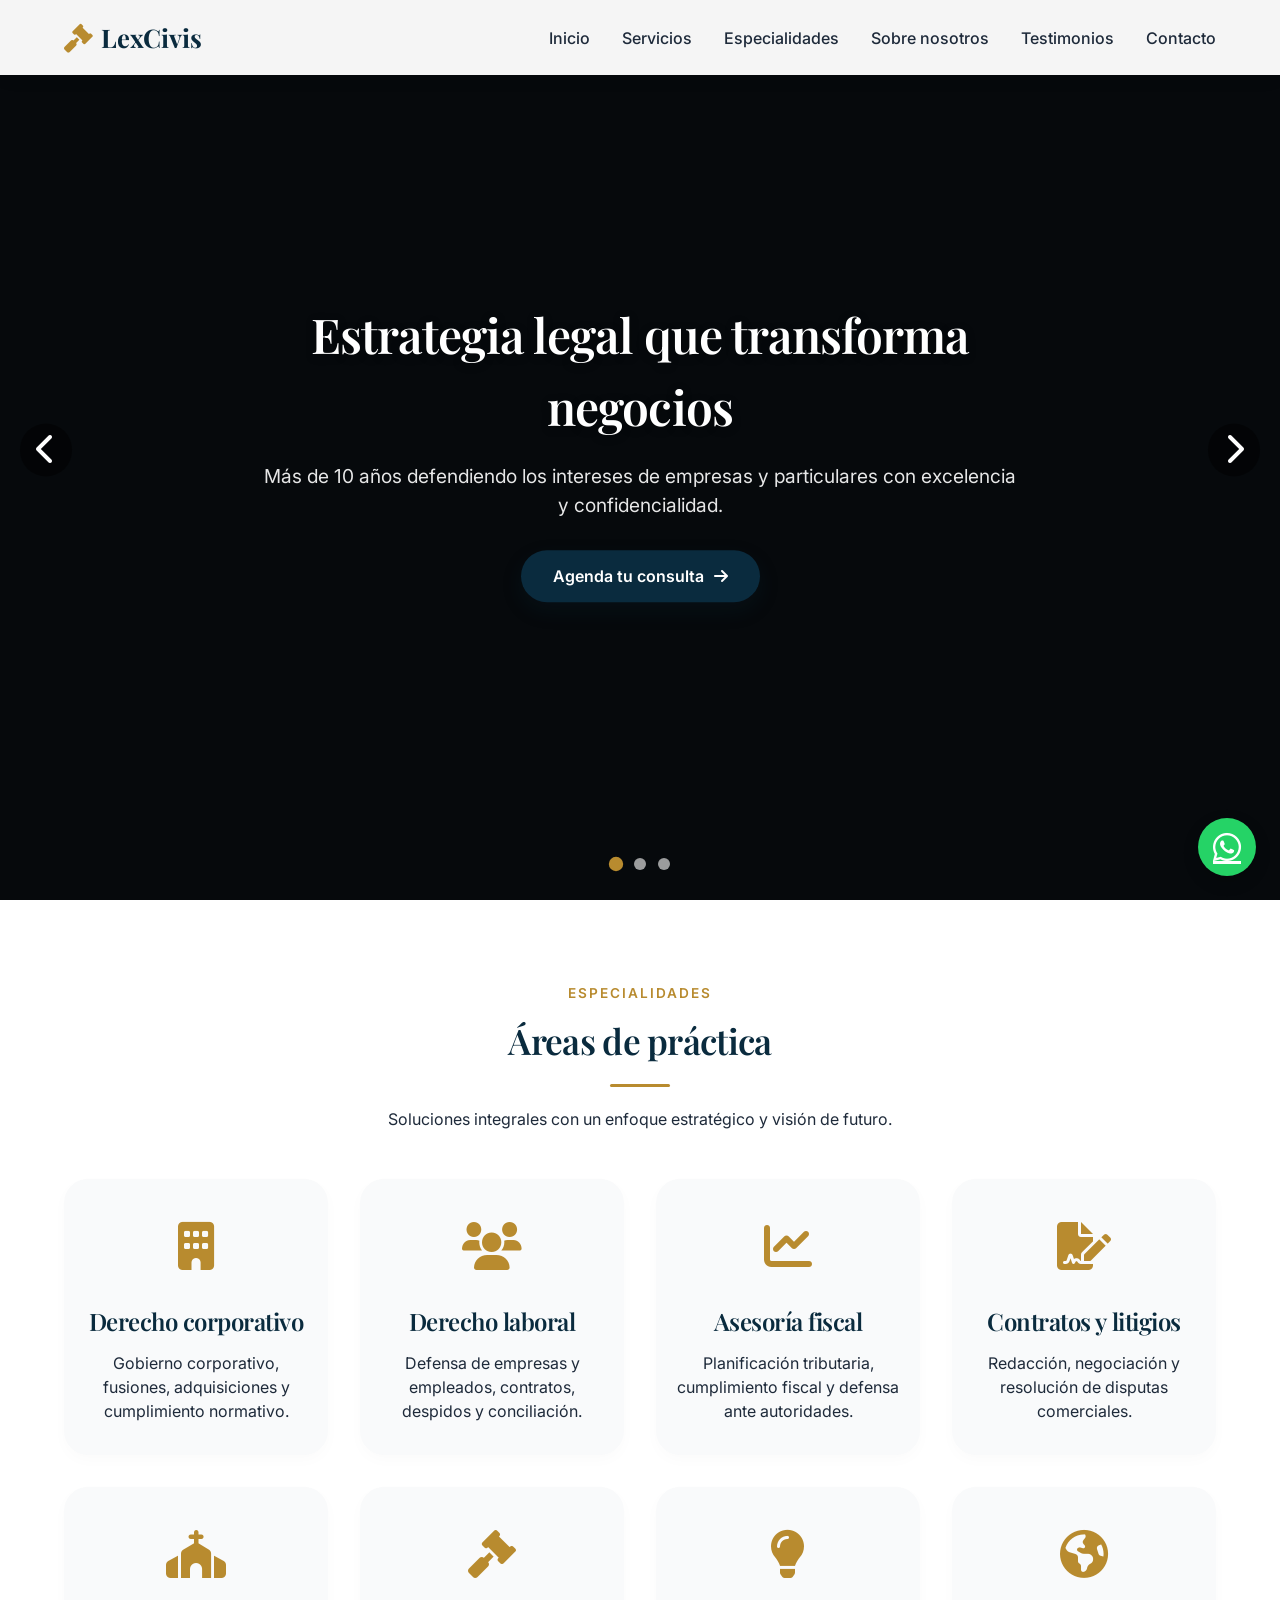
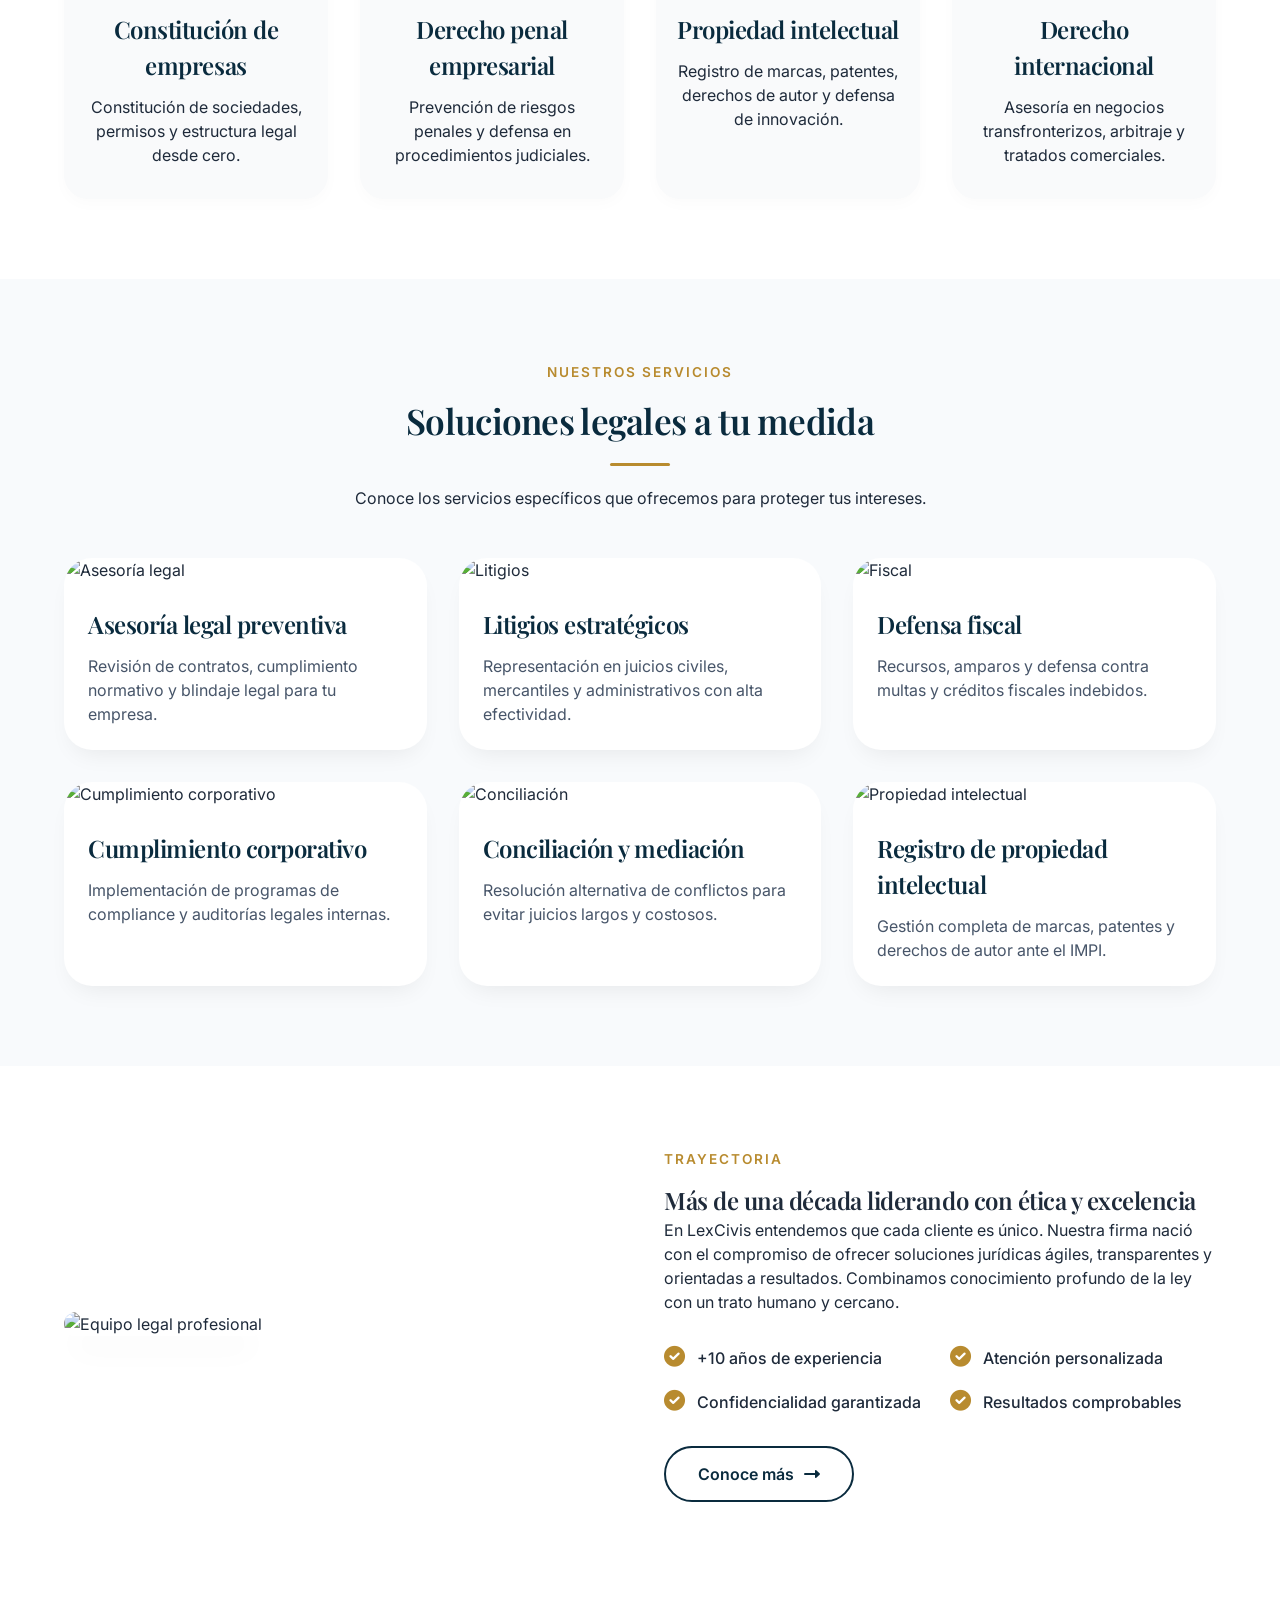
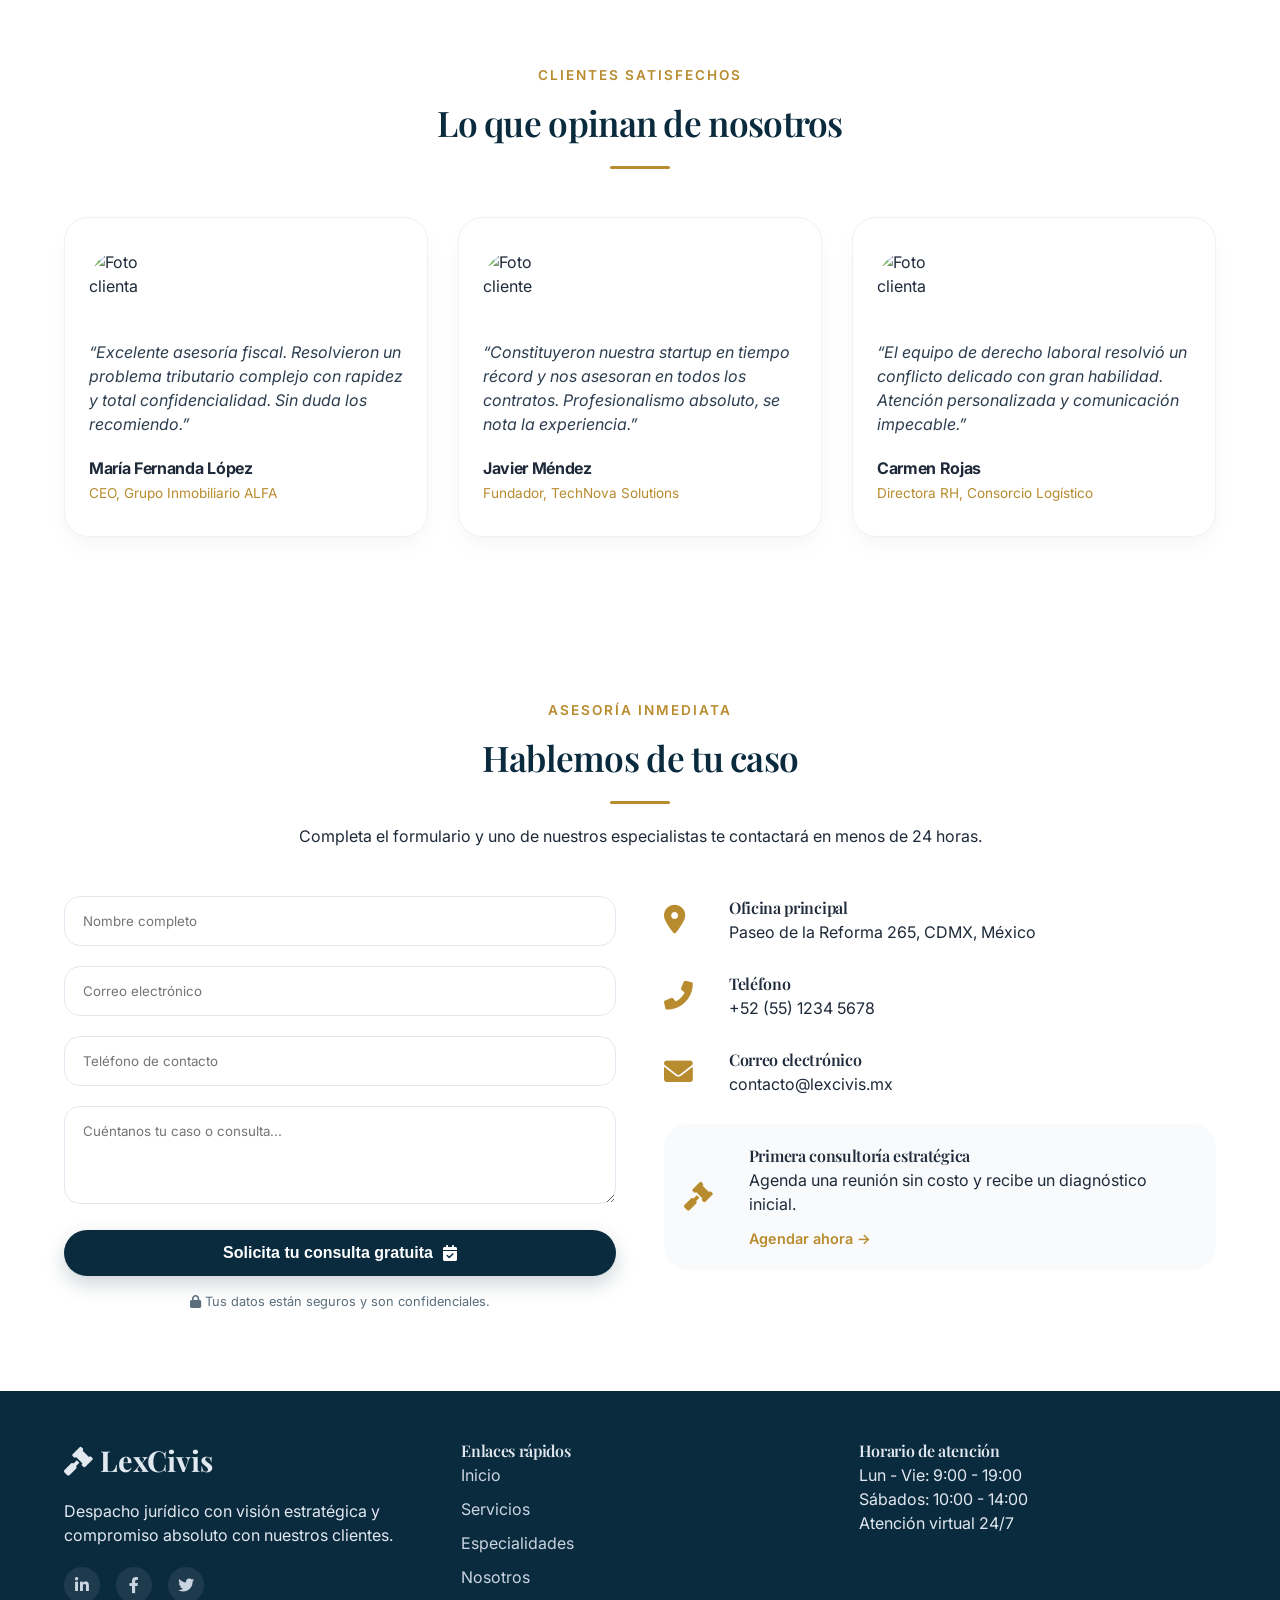
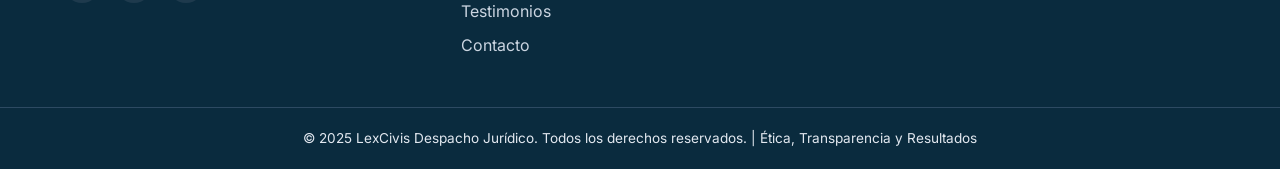
==== index.html @ 01b93506 "creacion de archivos" ====
<!DOCTYPE html>
<html lang="es">
<head>
  <meta charset="UTF-8">
  <meta name="viewport" content="width=device-width, initial-scale=1.0, viewport-fit=cover">
  <meta name="description" content="Despacho jurídico especializado en derecho corporativo, laboral y fiscal. Atención personalizada y resultados comprobables. Solicita tu consulta gratuita.">
  <meta name="keywords" content="abogados, derecho corporativo, asesoría fiscal, contratos, constitución de empresas">
  <meta name="author" content="Bufete Jurídico">
  <title>LexCivis | Despacho Jurídico</title>
  <!-- Google Fonts + Font Awesome -->
  <link href="https://fonts.googleapis.com/css2?family=Inter:opsz,wght@14..32,300;14..32,400;14..32,500;14..32,600;14..32,700&family=Playfair+Display:wght@500;600;700&display=swap" rel="stylesheet">
  <link rel="stylesheet" href="https://cdnjs.cloudflare.com/ajax/libs/font-awesome/6.0.0-beta3/css/all.min.css">
  <link rel="stylesheet" href="styles.css">
</head>
<body>

  <!-- BOTÓN FLOTANTE WHATSAPP -->
  <a href="https://wa.me/521234567890?text=Hola%2C%20necesito%20una%20consulta%20jurídica" class="whatsapp-float" target="_blank" rel="noopener noreferrer" aria-label="Contactar por WhatsApp">
    <i class="fab fa-whatsapp"></i>
  </a>

  <!-- BOTÓN SUBIR (SCROLL TOP) -->
  <button id="scrollTopBtn" class="scroll-top-btn" aria-label="Subir arriba">
    <i class="fas fa-chevron-up"></i>
  </button>

  <!-- NAVBAR FIJO -->
  <header class="navbar">
    <div class="container nav-container">
      <div class="logo">
        <span class="logo-icon"><i class="fas fa-gavel"></i></span>
        <span class="logo-text">LexCivis</span>
      </div>
      <nav class="nav-menu" id="navMenu">
        <ul class="nav-links">
          <li><a href="#inicio" class="nav-link">Inicio</a></li>
          <li><a href="#servicios" class="nav-link">Servicios</a></li>
          <li><a href="#servicios-detallados" class="nav-link">Especialidades</a></li>
          <li><a href="#sobre" class="nav-link">Sobre nosotros</a></li>
          <li><a href="#testimonios" class="nav-link">Testimonios</a></li>
          <li><a href="#contacto" class="nav-link">Contacto</a></li>
        </ul>
      </nav>
      <div class="hamburger" id="hamburger" aria-label="Menú móvil">
        <i class="fas fa-bars"></i>
      </div>
    </div>
  </header>

  <main>
    <!-- SECCIÓN HERO: CARRUSEL AUTOMÁTICO (transición suave sin efecto blanco) -->
    <section id="inicio" class="hero-carousel">
      <div class="carousel-container" id="carousel">
        <div class="carousel-slides" id="carouselSlides">
          <!-- slide 1 -->
          <div class="carousel-slide active">
            <div class="slide-bg" style="background-image: url('https://images.unsplash.com/photo-1589829545856-d10d557cf95f?w=1920&h=1080&fit=crop');"></div>
            <div class="carousel-overlay"></div>
            <div class="carousel-content">
              <h1>Estrategia legal que transforma negocios</h1>
              <p>Más de 10 años defendiendo los intereses de empresas y particulares con excelencia y confidencialidad.</p>
              <a href="#contacto" class="btn btn-primary">Agenda tu consulta <i class="fas fa-arrow-right"></i></a>
            </div>
          </div>
          <!-- slide 2 -->
          <div class="carousel-slide">
            <div class="slide-bg" style="background-image: url('https://images.unsplash.com/photo-1450101499163-c8848c66ca85?w=1920&h=1080&fit=crop');"></div>
            <div class="carousel-overlay"></div>
            <div class="carousel-content">
              <h1>Asesoría fiscal y corporativa</h1>
              <p>Soluciones legales a medida para minimizar riesgos y potenciar tu crecimiento empresarial.</p>
              <a href="#contacto" class="btn btn-primary">Agenda tu consulta <i class="fas fa-arrow-right"></i></a>
            </div>
          </div>
          <!-- slide 3 -->
          <div class="carousel-slide">
            <div class="slide-bg" style="background-image: url('https://images.unsplash.com/photo-1589391886645-d51941baf7fb?w=1920&h=1080&fit=crop');"></div>
            <div class="carousel-overlay"></div>
            <div class="carousel-content">
              <h1>Confianza y resultados comprobables</h1>
              <p>Equipo multidisciplinario, atención personalizada y defensa de tus derechos con ética profesional.</p>
              <a href="#contacto" class="btn btn-primary">Agenda tu consulta <i class="fas fa-arrow-right"></i></a>
            </div>
          </div>
        </div>
        <!-- controles prev/next -->
        <button class="carousel-btn prev" id="prevBtn" aria-label="Anterior"><i class="fas fa-chevron-left"></i></button>
        <button class="carousel-btn next" id="nextBtn" aria-label="Siguiente"><i class="fas fa-chevron-right"></i></button>
        <!-- dots indicadores -->
        <div class="carousel-dots" id="carouselDots">
          <span class="dot active"></span>
          <span class="dot"></span>
          <span class="dot"></span>
        </div>
      </div>
    </section>

    <!-- SERVICIOS JURÍDICOS PRINCIPALES (8 áreas de práctica: 5 originales + 3 nuevas) -->
    <section id="servicios" class="section servicios-section">
      <div class="container">
        <div class="section-header fade-up">
          <span class="section-tag">Especialidades</span>
          <h2>Áreas de práctica</h2>
          <div class="divider"></div>
          <p>Soluciones integrales con un enfoque estratégico y visión de futuro.</p>
        </div>
        <div class="servicios-grid">
          <div class="servicio-card fade-up">
            <div class="servicio-icon"><i class="fas fa-building"></i></div>
            <h3>Derecho corporativo</h3>
            <p>Gobierno corporativo, fusiones, adquisiciones y cumplimiento normativo.</p>
          </div>
          <div class="servicio-card fade-up">
            <div class="servicio-icon"><i class="fas fa-users"></i></div>
            <h3>Derecho laboral</h3>
            <p>Defensa de empresas y empleados, contratos, despidos y conciliación.</p>
          </div>
          <div class="servicio-card fade-up">
            <div class="servicio-icon"><i class="fas fa-chart-line"></i></div>
            <h3>Asesoría fiscal</h3>
            <p>Planificación tributaria, cumplimiento fiscal y defensa ante autoridades.</p>
          </div>
          <div class="servicio-card fade-up">
            <div class="servicio-icon"><i class="fas fa-file-signature"></i></div>
            <h3>Contratos y litigios</h3>
            <p>Redacción, negociación y resolución de disputas comerciales.</p>
          </div>
          <div class="servicio-card fade-up">
            <div class="servicio-icon"><i class="fas fa-church"></i></div>
            <h3>Constitución de empresas</h3>
            <p>Constitución de sociedades, permisos y estructura legal desde cero.</p>
          </div>
          <!-- 3 nuevas áreas de práctica -->
          <div class="servicio-card fade-up">
            <div class="servicio-icon"><i class="fas fa-gavel"></i></div>
            <h3>Derecho penal empresarial</h3>
            <p>Prevención de riesgos penales y defensa en procedimientos judiciales.</p>
          </div>
          <div class="servicio-card fade-up">
            <div class="servicio-icon"><i class="fas fa-lightbulb"></i></div>
            <h3>Propiedad intelectual</h3>
            <p>Registro de marcas, patentes, derechos de autor y defensa de innovación.</p>
          </div>
          <div class="servicio-card fade-up">
            <div class="servicio-icon"><i class="fas fa-globe-americas"></i></div>
            <h3>Derecho internacional</h3>
            <p>Asesoría en negocios transfronterizos, arbitraje y tratados comerciales.</p>
          </div>
        </div>
      </div>
    </section>

    <!-- NUEVA SECCIÓN: SERVICIOS DETALLADOS CON IMÁGENES (6 servicios) -->
    <section id="servicios-detallados" class="section servicios-detallados-section">
      <div class="container">
        <div class="section-header fade-up">
          <span class="section-tag">Nuestros servicios</span>
          <h2>Soluciones legales a tu medida</h2>
          <div class="divider"></div>
          <p>Conoce los servicios específicos que ofrecemos para proteger tus intereses.</p>
        </div>
        <div class="servicios-detallados-grid">
          <div class="servicio-detallado-card fade-up">
            <img src="https://images.unsplash.com/photo-1554224155-8d04cb21cd6c?w=400&h=250&fit=crop" alt="Asesoría legal" loading="lazy">
            <div class="detalle-content">
              <h3>Asesoría legal preventiva</h3>
              <p>Revisión de contratos, cumplimiento normativo y blindaje legal para tu empresa.</p>
            </div>
          </div>
          <div class="servicio-detallado-card fade-up">
            <img src="https://images.unsplash.com/photo-1589578228447-e1a4e481c6b3?w=400&h=250&fit=crop" alt="Litigios" loading="lazy">
            <div class="detalle-content">
              <h3>Litigios estratégicos</h3>
              <p>Representación en juicios civiles, mercantiles y administrativos con alta efectividad.</p>
            </div>
          </div>
          <div class="servicio-detallado-card fade-up">
            <img src="https://images.unsplash.com/photo-1450101499163-c8848c66ca85?w=400&h=250&fit=crop" alt="Fiscal" loading="lazy">
            <div class="detalle-content">
              <h3>Defensa fiscal</h3>
              <p>Recursos, amparos y defensa contra multas y créditos fiscales indebidos.</p>
            </div>
          </div>
          <div class="servicio-detallado-card fade-up">
            <img src="https://images.unsplash.com/photo-1556741533-6e6a3bd8fa8a?w=400&h=250&fit=crop" alt="Cumplimiento corporativo" loading="lazy">
            <div class="detalle-content">
              <h3>Cumplimiento corporativo</h3>
              <p>Implementación de programas de compliance y auditorías legales internas.</p>
            </div>
          </div>
          <div class="servicio-detallado-card fade-up">
            <img src="https://images.unsplash.com/photo-1581091226033-d5c48150dbaa?w=400&h=250&fit=crop" alt="Conciliación" loading="lazy">
            <div class="detalle-content">
              <h3>Conciliación y mediación</h3>
              <p>Resolución alternativa de conflictos para evitar juicios largos y costosos.</p>
            </div>
          </div>
          <div class="servicio-detallado-card fade-up">
            <img src="https://images.unsplash.com/photo-1454165804606-c3d57bc86b40?w=400&h=250&fit=crop" alt="Propiedad intelectual" loading="lazy">
            <div class="detalle-content">
              <h3>Registro de propiedad intelectual</h3>
              <p>Gestión completa de marcas, patentes y derechos de autor ante el IMPI.</p>
            </div>
          </div>
        </div>
      </div>
    </section>

    <!-- SOBRE EL DESPACHO + BENEFICIOS -->
    <section id="sobre" class="section about-section">
      <div class="container">
        <div class="about-wrapper">
          <div class="about-image fade-up">
            <img src="https://images.unsplash.com/photo-1560250097-0b93528c311a?w=600&h=700&fit=crop" alt="Equipo legal profesional" loading="lazy">
          </div>
          <div class="about-content fade-up">
            <span class="section-tag">Trayectoria</span>
            <h2>Más de una década liderando con ética y excelencia</h2>
            <p>En LexCivis entendemos que cada cliente es único. Nuestra firma nació con el compromiso de ofrecer soluciones jurídicas ágiles, transparentes y orientadas a resultados. Combinamos conocimiento profundo de la ley con un trato humano y cercano.</p>
            <div class="benefits-list">
              <div class="benefit-item"><i class="fas fa-check-circle"></i> <span>+10 años de experiencia</span></div>
              <div class="benefit-item"><i class="fas fa-check-circle"></i> <span>Atención personalizada</span></div>
              <div class="benefit-item"><i class="fas fa-check-circle"></i> <span>Confidencialidad garantizada</span></div>
              <div class="benefit-item"><i class="fas fa-check-circle"></i> <span>Resultados comprobables</span></div>
            </div>
            <a href="#contacto" class="btn btn-outline">Conoce más <i class="fas fa-long-arrow-alt-right"></i></a>
          </div>
        </div>
      </div>
    </section>

    <!-- TESTIMONIOS (TARJETAS) -->
    <section id="testimonios" class="section testimonios-section">
      <div class="container">
        <div class="section-header fade-up">
          <span class="section-tag">Clientes satisfechos</span>
          <h2>Lo que opinan de nosotros</h2>
          <div class="divider"></div>
        </div>
        <div class="testimonios-grid">
          <div class="testimonial-card fade-up">
            <div class="testimonial-img">
              <img src="https://randomuser.me/api/portraits/women/68.jpg" alt="Foto clienta">
            </div>
            <p class="testimonial-text">“Excelente asesoría fiscal. Resolvieron un problema tributario complejo con rapidez y total confidencialidad. Sin duda los recomiendo.”</p>
            <h4>María Fernanda López</h4>
            <span class="testimonial-company">CEO, Grupo Inmobiliario ALFA</span>
          </div>
          <div class="testimonial-card fade-up">
            <div class="testimonial-img">
              <img src="https://randomuser.me/api/portraits/men/32.jpg" alt="Foto cliente">
            </div>
            <p class="testimonial-text">“Constituyeron nuestra startup en tiempo récord y nos asesoran en todos los contratos. Profesionalismo absoluto, se nota la experiencia.”</p>
            <h4>Javier Méndez</h4>
            <span class="testimonial-company">Fundador, TechNova Solutions</span>
          </div>
          <div class="testimonial-card fade-up">
            <div class="testimonial-img">
              <img src="https://randomuser.me/api/portraits/women/45.jpg" alt="Foto clienta">
            </div>
            <p class="testimonial-text">“El equipo de derecho laboral resolvió un conflicto delicado con gran habilidad. Atención personalizada y comunicación impecable.”</p>
            <h4>Carmen Rojas</h4>
            <span class="testimonial-company">Directora RH, Consorcio Logístico</span>
          </div>
        </div>
      </div>
    </section>

    <!-- CONTACTO + CTA FINAL -->
    <section id="contacto" class="section contact-section">
      <div class="container">
        <div class="section-header fade-up">
          <span class="section-tag">Asesoría inmediata</span>
          <h2>Hablemos de tu caso</h2>
          <div class="divider"></div>
          <p>Completa el formulario y uno de nuestros especialistas te contactará en menos de 24 horas.</p>
        </div>
        <div class="contact-wrapper">
          <div class="contact-form fade-up">
            <form id="contactForm">
              <div class="form-group">
                <input type="text" id="nombre" name="nombre" placeholder="Nombre completo" required>
              </div>
              <div class="form-group">
                <input type="email" id="email" name="email" placeholder="Correo electrónico" required>
              </div>
              <div class="form-group">
                <input type="tel" id="telefono" name="telefono" placeholder="Teléfono de contacto" required>
              </div>
              <div class="form-group">
                <textarea id="mensaje" name="mensaje" rows="4" placeholder="Cuéntanos tu caso o consulta..." required></textarea>
              </div>
              <button type="submit" class="btn btn-primary btn-full">Solicita tu consulta gratuita <i class="fas fa-calendar-check"></i></button>
              <p class="form-disclaimer"><i class="fas fa-lock"></i> Tus datos están seguros y son confidenciales.</p>
            </form>
          </div>
          <div class="contact-info fade-up">
            <div class="info-card">
              <i class="fas fa-map-marker-alt"></i>
              <div>
                <h4>Oficina principal</h4>
                <p>Paseo de la Reforma 265, CDMX, México</p>
              </div>
            </div>
            <div class="info-card">
              <i class="fas fa-phone-alt"></i>
              <div>
                <h4>Teléfono</h4>
                <p>+52 (55) 1234 5678</p>
              </div>
            </div>
            <div class="info-card">
              <i class="fas fa-envelope"></i>
              <div>
                <h4>Correo electrónico</h4>
                <p>contacto@lexcivis.mx</p>
              </div>
            </div>
            <div class="info-card cta-direct">
              <i class="fas fa-gavel"></i>
              <div>
                <h4>Primera consultoría estratégica</h4>
                <p>Agenda una reunión sin costo y recibe un diagnóstico inicial.</p>
                <a href="#contacto" class="btn-small-gold">Agendar ahora →</a>
              </div>
            </div>
          </div>
        </div>
      </div>
    </section>
  </main>

  <!-- FOOTER con imagen de fondo y transparencia -->
  <footer class="footer">
    <div class="footer-overlay"></div>
    <div class="container footer-container">
      <div class="footer-col">
        <div class="footer-logo">
          <i class="fas fa-gavel"></i> LexCivis
        </div>
        <p>Despacho jurídico con visión estratégica y compromiso absoluto con nuestros clientes.</p>
        <div class="social-icons">
          <a href="#" aria-label="LinkedIn"><i class="fab fa-linkedin-in"></i></a>
          <a href="#" aria-label="Facebook"><i class="fab fa-facebook-f"></i></a>
          <a href="#" aria-label="Twitter"><i class="fab fa-twitter"></i></a>
        </div>
      </div>
      <div class="footer-col">
        <h4>Enlaces rápidos</h4>
        <ul>
          <li><a href="#inicio">Inicio</a></li>
          <li><a href="#servicios">Servicios</a></li>
          <li><a href="#servicios-detallados">Especialidades</a></li>
          <li><a href="#sobre">Nosotros</a></li>
          <li><a href="#testimonios">Testimonios</a></li>
          <li><a href="#contacto">Contacto</a></li>
        </ul>
      </div>
      <div class="footer-col">
        <h4>Horario de atención</h4>
        <p>Lun - Vie: 9:00 - 19:00</p>
        <p>Sábados: 10:00 - 14:00</p>
        <p>Atención virtual 24/7</p>
      </div>
    </div>
    <div class="footer-bottom">
      <div class="container">
        <p>&copy; 2025 LexCivis Despacho Jurídico. Todos los derechos reservados. <span>| Ética, Transparencia y Resultados</span></p>
      </div>
    </div>
  </footer>

  <script src="script.js"></script>
</body>
</html>
---- styles.css ----
/* -----------------------------------------
   RESET & GLOBALES
----------------------------------------- */
* {
  margin: 0;
  padding: 0;
  box-sizing: border-box;
}

html {
  scroll-behavior: smooth;
}

body {
  font-family: 'Inter', sans-serif;
  background-color: #ffffff;
  color: #1e2a3a;
  line-height: 1.5;
  overflow-x: hidden;
}

h1, h2, h3, h4 {
  font-family: 'Playfair Display', serif;
  font-weight: 600;
  letter-spacing: -0.02em;
}

.container {
  max-width: 1200px;
  margin: 0 auto;
  padding: 0 24px;
}

.section {
  padding: 80px 0;
}

.section-header {
  text-align: center;
  margin-bottom: 48px;
}

.section-tag {
  display: inline-block;
  font-size: 0.85rem;
  text-transform: uppercase;
  letter-spacing: 2px;
  color: #b88b2f;
  font-weight: 600;
  margin-bottom: 12px;
}

.section-header h2 {
  font-size: 2.2rem;
  color: #0a2b3e;
  margin-bottom: 16px;
}

.divider {
  width: 60px;
  height: 3px;
  background: #b88b2f;
  margin: 16px auto 20px;
  border-radius: 4px;
}

/* Botones */
.btn {
  display: inline-flex;
  align-items: center;
  gap: 10px;
  padding: 14px 32px;
  border-radius: 40px;
  font-weight: 600;
  text-decoration: none;
  transition: all 0.3s ease;
  cursor: pointer;
  border: none;
  font-size: 1rem;
}

.btn-primary {
  background: #0a2b3e;
  color: white;
  box-shadow: 0 8px 20px rgba(10, 43, 62, 0.2);
}

.btn-primary:hover {
  background: #124c6e;
  transform: translateY(-3px);
}

.btn-outline {
  background: transparent;
  border: 2px solid #0a2b3e;
  color: #0a2b3e;
}

.btn-outline:hover {
  background: #0a2b3e;
  color: white;
}

.btn-full {
  width: 100%;
  justify-content: center;
}

.btn-small-gold {
  display: inline-block;
  margin-top: 12px;
  color: #b88b2f;
  font-weight: 600;
  text-decoration: none;
  font-size: 0.9rem;
}

/* -----------------------------------------
   NAVBAR
----------------------------------------- */
.navbar {
  position: fixed;
  top: 0;
  width: 100%;
  background: rgba(255, 255, 255, 0.96);
  backdrop-filter: blur(8px);
  box-shadow: 0 2px 20px rgba(0, 0, 0, 0.05);
  z-index: 1000;
  padding: 16px 0;
  transition: all 0.3s;
}

.nav-container {
  display: flex;
  justify-content: space-between;
  align-items: center;
}

.logo {
  display: flex;
  align-items: center;
  gap: 8px;
  font-size: 1.6rem;
  font-weight: 700;
  font-family: 'Playfair Display', serif;
  color: #0a2b3e;
}

.logo-icon {
  color: #b88b2f;
  font-size: 1.8rem;
}

.nav-links {
  display: flex;
  gap: 32px;
  list-style: none;
}

.nav-links a {
  text-decoration: none;
  font-weight: 500;
  color: #1e2a3a;
  transition: color 0.2s;
}

.nav-links a:hover {
  color: #b88b2f;
}

.hamburger {
  display: none;
  font-size: 1.8rem;
  cursor: pointer;
  color: #0a2b3e;
}

/* -----------------------------------------
   CARRUSEL HERO - Transición suave sin efecto blanco
----------------------------------------- */
.hero-carousel {
  position: relative;
  height: 100vh;
  min-height: 650px;
  overflow: hidden;
  margin-top: 0;
}

.carousel-container {
  position: relative;
  width: 100%;
  height: 100%;
  background-color: #0a0f14; /* fondo oscuro para evitar blanco */
}

.carousel-slides {
  position: relative;
  width: 100%;
  height: 100%;
}

.carousel-slide {
  position: absolute;
  top: 0;
  left: 0;
  width: 100%;
  height: 100%;
  opacity: 0;
  transition: opacity 1.2s cubic-bezier(0.25, 0.1, 0.2, 1);
  visibility: hidden;
  background-color: #0a0f14;
}

.carousel-slide.active {
  opacity: 1;
  visibility: visible;
  z-index: 2;
}

.slide-bg {
  position: absolute;
  top: 0;
  left: 0;
  width: 100%;
  height: 100%;
  background-size: cover;
  background-position: center;
  filter: brightness(0.45);
}

.carousel-overlay {
  position: absolute;
  top: 0;
  left: 0;
  width: 100%;
  height: 100%;
  background: rgba(0, 0, 0, 0.4);
  z-index: 1;
}

.carousel-content {
  position: relative;
  z-index: 3;
  max-width: 800px;
  padding: 0 24px;
  text-align: center;
  top: 50%;
  transform: translateY(-50%);
  margin: 0 auto;
  color: white;
}

.carousel-content h1 {
  font-size: 3rem;
  margin-bottom: 20px;
  text-shadow: 0 2px 10px rgba(0,0,0,0.3);
}

.carousel-content p {
  font-size: 1.2rem;
  margin-bottom: 30px;
  opacity: 0.9;
}

.carousel-btn {
  position: absolute;
  top: 50%;
  transform: translateY(-50%);
  background: rgba(0,0,0,0.5);
  color: white;
  border: none;
  font-size: 2rem;
  padding: 8px 16px;
  cursor: pointer;
  z-index: 10;
  border-radius: 40px;
  transition: 0.2s;
}
.carousel-btn:hover {
  background: #b88b2f;
}
.prev {
  left: 20px;
}
.next {
  right: 20px;
}
.carousel-dots {
  position: absolute;
  bottom: 30px;
  left: 50%;
  transform: translateX(-50%);
  display: flex;
  gap: 12px;
  z-index: 10;
}
.dot {
  width: 12px;
  height: 12px;
  background: rgba(255,255,255,0.6);
  border-radius: 50%;
  cursor: pointer;
}
.dot.active {
  background: #b88b2f;
  transform: scale(1.2);
}

/* -----------------------------------------
   SERVICIOS PRINCIPALES GRID
----------------------------------------- */
.servicios-grid {
  display: grid;
  grid-template-columns: repeat(auto-fit, minmax(260px, 1fr));
  gap: 32px;
  margin-top: 20px;
}

.servicio-card {
  background: #f9fafb;
  padding: 32px 20px;
  text-align: center;
  border-radius: 24px;
  transition: all 0.3s;
  box-shadow: 0 5px 15px rgba(0,0,0,0.02);
}

.servicio-card:hover {
  transform: translateY(-8px);
  box-shadow: 0 20px 30px -12px rgba(0,0,0,0.1);
}

.servicio-icon {
  font-size: 3rem;
  color: #b88b2f;
  margin-bottom: 20px;
}

.servicio-card h3 {
  font-size: 1.5rem;
  margin-bottom: 12px;
  color: #0a2b3e;
}

/* -----------------------------------------
   NUEVA SECCIÓN SERVICIOS DETALLADOS CON IMÁGENES
----------------------------------------- */
.servicios-detallados-section {
  background: #f8fafc;
}
.servicios-detallados-grid {
  display: grid;
  grid-template-columns: repeat(auto-fit, minmax(320px, 1fr));
  gap: 32px;
}
.servicio-detallado-card {
  background: white;
  border-radius: 28px;
  overflow: hidden;
  box-shadow: 0 12px 24px -10px rgba(0,0,0,0.08);
  transition: all 0.35s;
}
.servicio-detallado-card:hover {
  transform: translateY(-10px);
  box-shadow: 0 24px 36px -12px rgba(0,0,0,0.15);
}
.servicio-detallado-card img {
  width: 100%;
  height: 200px;
  object-fit: cover;
  transition: transform 0.5s;
}
.servicio-detallado-card:hover img {
  transform: scale(1.03);
}
.detalle-content {
  padding: 24px;
}
.detalle-content h3 {
  font-size: 1.5rem;
  margin-bottom: 12px;
  color: #0a2b3e;
}
.detalle-content p {
  color: #475569;
  line-height: 1.5;
}

/* -----------------------------------------
   ABOUT + BENEFICIOS
----------------------------------------- */
.about-wrapper {
  display: grid;
  grid-template-columns: 1fr 1fr;
  gap: 48px;
  align-items: center;
}

.about-image img {
  width: 100%;
  border-radius: 28px;
  object-fit: cover;
  box-shadow: 0 20px 30px -10px rgba(0,0,0,0.1);
}

.benefits-list {
  display: grid;
  grid-template-columns: 1fr 1fr;
  gap: 20px;
  margin: 32px 0;
}

.benefit-item {
  display: flex;
  align-items: center;
  gap: 12px;
  font-weight: 500;
}
.benefit-item i {
  color: #b88b2f;
  font-size: 1.3rem;
}

/* -----------------------------------------
   TESTIMONIOS
----------------------------------------- */
.testimonios-grid {
  display: grid;
  grid-template-columns: repeat(auto-fit, minmax(280px, 1fr));
  gap: 30px;
}

.testimonial-card {
  background: white;
  border-radius: 24px;
  padding: 32px 24px;
  box-shadow: 0 10px 25px -5px rgba(0,0,0,0.05);
  border: 1px solid #edf2f7;
  transition: 0.2s;
}
.testimonial-img {
  width: 70px;
  height: 70px;
  border-radius: 50%;
  overflow: hidden;
  margin-bottom: 20px;
}
.testimonial-img img {
  width: 100%;
  height: 100%;
  object-fit: cover;
}
.testimonial-text {
  font-style: italic;
  margin: 20px 0;
  color: #2d3e50;
}
.testimonial-card h4 {
  font-family: 'Inter', sans-serif;
  font-weight: 700;
}
.testimonial-company {
  font-size: 0.85rem;
  color: #b88b2f;
}

/* -----------------------------------------
   CONTACTO
----------------------------------------- */
.contact-wrapper {
  display: grid;
  grid-template-columns: 1fr 1fr;
  gap: 48px;
}
.form-group {
  margin-bottom: 20px;
}
.form-group input, .form-group textarea {
  width: 100%;
  padding: 16px 18px;
  border: 1px solid #e2e8f0;
  border-radius: 16px;
  font-family: 'Inter', sans-serif;
  transition: 0.2s;
}
.form-group input:focus, .form-group textarea:focus {
  outline: none;
  border-color: #b88b2f;
  box-shadow: 0 0 0 3px rgba(184,139,47,0.1);
}
.form-disclaimer {
  margin-top: 16px;
  font-size: 0.8rem;
  text-align: center;
  color: #5a6e7c;
}
.info-card {
  display: flex;
  gap: 20px;
  align-items: center;
  margin-bottom: 28px;
}
.info-card i {
  font-size: 1.8rem;
  color: #b88b2f;
  width: 45px;
}
.cta-direct {
  background: #f8fafc;
  padding: 20px;
  border-radius: 24px;
  margin-top: 12px;
}

/* -----------------------------------------
   FOOTER con imagen de fondo y transparencia 80%
----------------------------------------- */
.footer {
  position: relative;
  background-color: #0a2b3e;
  color: #e2e8f0;
  padding: 48px 0 20px;
  overflow: hidden;
}
.footer::before {
  content: "";
  position: absolute;
  top: 0;
  left: 0;
  width: 100%;
  height: 100%;
  background-image: url('https://images.unsplash.com/photo-1505664194779-8beaceb93744?w=1600&h=600&fit=crop');
  background-size: cover;
  background-position: center;
  opacity: 0.2; /* 80% transparencia => 0.2 opacidad */
  pointer-events: none;
  z-index: 0;
}
.footer .container {
  position: relative;
  z-index: 2;
}
.footer-container {
  display: grid;
  grid-template-columns: repeat(auto-fit, minmax(200px, 1fr));
  gap: 40px;
}
.footer-logo {
  font-size: 1.8rem;
  font-weight: 700;
  font-family: 'Playfair Display', serif;
  margin-bottom: 16px;
}
.footer-col ul {
  list-style: none;
}
.footer-col ul li {
  margin-bottom: 10px;
}
.footer-col a {
  color: #cbd5e1;
  text-decoration: none;
}
.footer-col a:hover {
  color: #b88b2f;
}
.social-icons {
  display: flex;
  gap: 16px;
  margin-top: 20px;
}
.social-icons a {
  background: #1e3a4d;
  width: 36px;
  height: 36px;
  display: inline-flex;
  align-items: center;
  justify-content: center;
  border-radius: 50%;
  transition: 0.2s;
}
.footer-bottom {
  text-align: center;
  border-top: 1px solid #2d4a62;
  margin-top: 40px;
  padding-top: 20px;
  font-size: 0.85rem;
  position: relative;
  z-index: 2;
}

/* Botón flotante WhatsApp */
.whatsapp-float {
  position: fixed;
  bottom: 24px;
  right: 24px;
  background: #25D366;
  color: white;
  width: 58px;
  height: 58px;
  border-radius: 50%;
  display: flex;
  align-items: center;
  justify-content: center;
  font-size: 2rem;
  box-shadow: 0 6px 16px rgba(0,0,0,0.2);
  z-index: 99;
  transition: 0.2s;
}
.whatsapp-float:hover {
  transform: scale(1.08);
  background: #128C7E;
}

/* Botón Scroll Top */
.scroll-top-btn {
  position: fixed;
  bottom: 100px;
  right: 24px;
  background: #0a2b3e;
  color: white;
  width: 48px;
  height: 48px;
  border-radius: 50%;
  display: flex;
  align-items: center;
  justify-content: center;
  font-size: 1.5rem;
  border: none;
  cursor: pointer;
  box-shadow: 0 4px 12px rgba(0,0,0,0.15);
  z-index: 99;
  transition: 0.3s;
  opacity: 0;
  visibility: hidden;
}
.scroll-top-btn.show {
  opacity: 1;
  visibility: visible;
}
.scroll-top-btn:hover {
  background: #b88b2f;
  transform: translateY(-4px);
}

/* ANIMACIONES SCROLL REVEAL (FADE-UP) */
.fade-up {
  opacity: 0;
  transform: translateY(35px);
  transition: opacity 0.8s cubic-bezier(0.2, 0.9, 0.4, 1.1), transform 0.8s ease;
}
.fade-up.revealed {
  opacity: 1;
  transform: translateY(0);
}

/* RESPONSIVE */
@media (max-width: 992px) {
  .about-wrapper, .contact-wrapper {
    grid-template-columns: 1fr;
  }
  .carousel-content h1 {
    font-size: 2.2rem;
  }
}

@media (max-width: 768px) {
  .hamburger {
    display: block;
  }
  .nav-menu {
    position: fixed;
    top: 80px;
    left: -100%;
    width: 80%;
    height: calc(100vh - 80px);
    background: white;
    box-shadow: 2px 0 20px rgba(0,0,0,0.1);
    transition: 0.3s;
    padding: 32px;
  }
  .nav-menu.active {
    left: 0;
  }
  .nav-links {
    flex-direction: column;
    gap: 24px;
  }
  .benefits-list {
    grid-template-columns: 1fr;
  }
  .section {
    padding: 60px 0;
  }
  .carousel-btn {
    font-size: 1.2rem;
    padding: 6px 12px;
  }
}
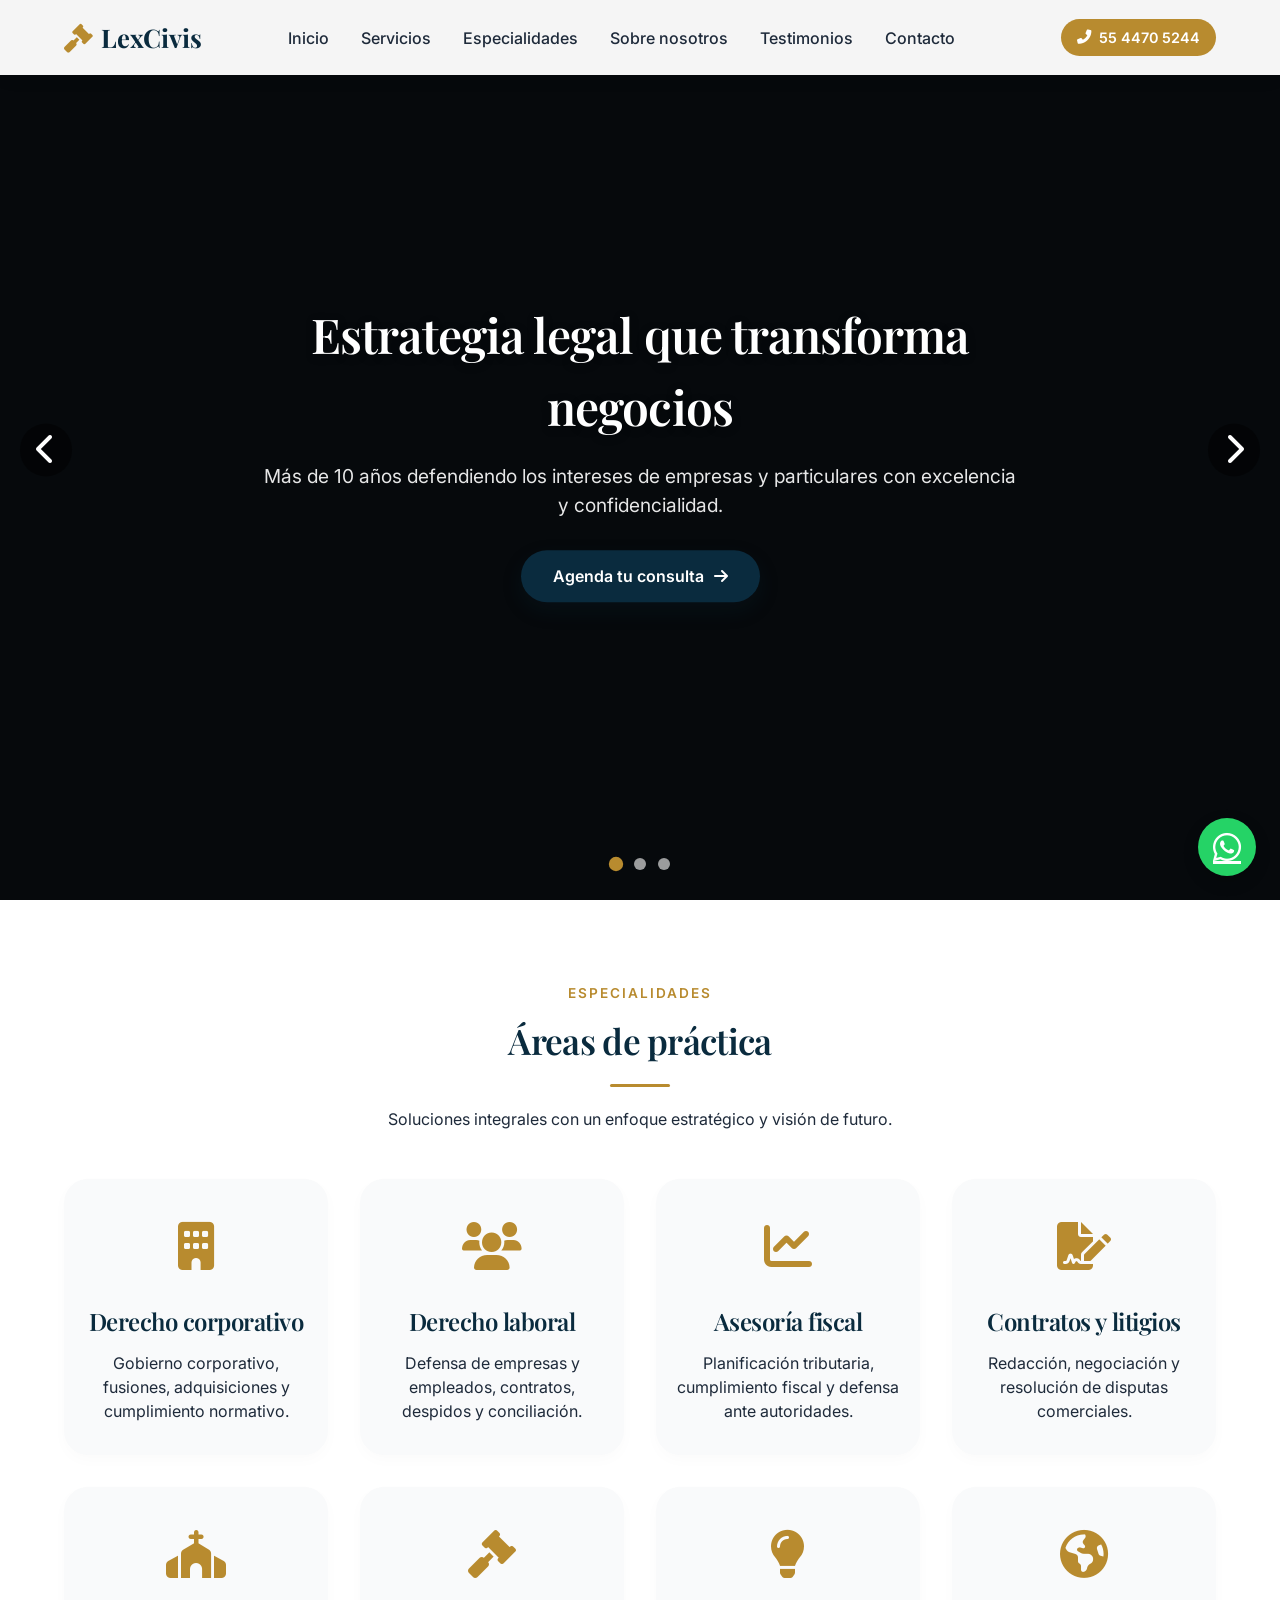
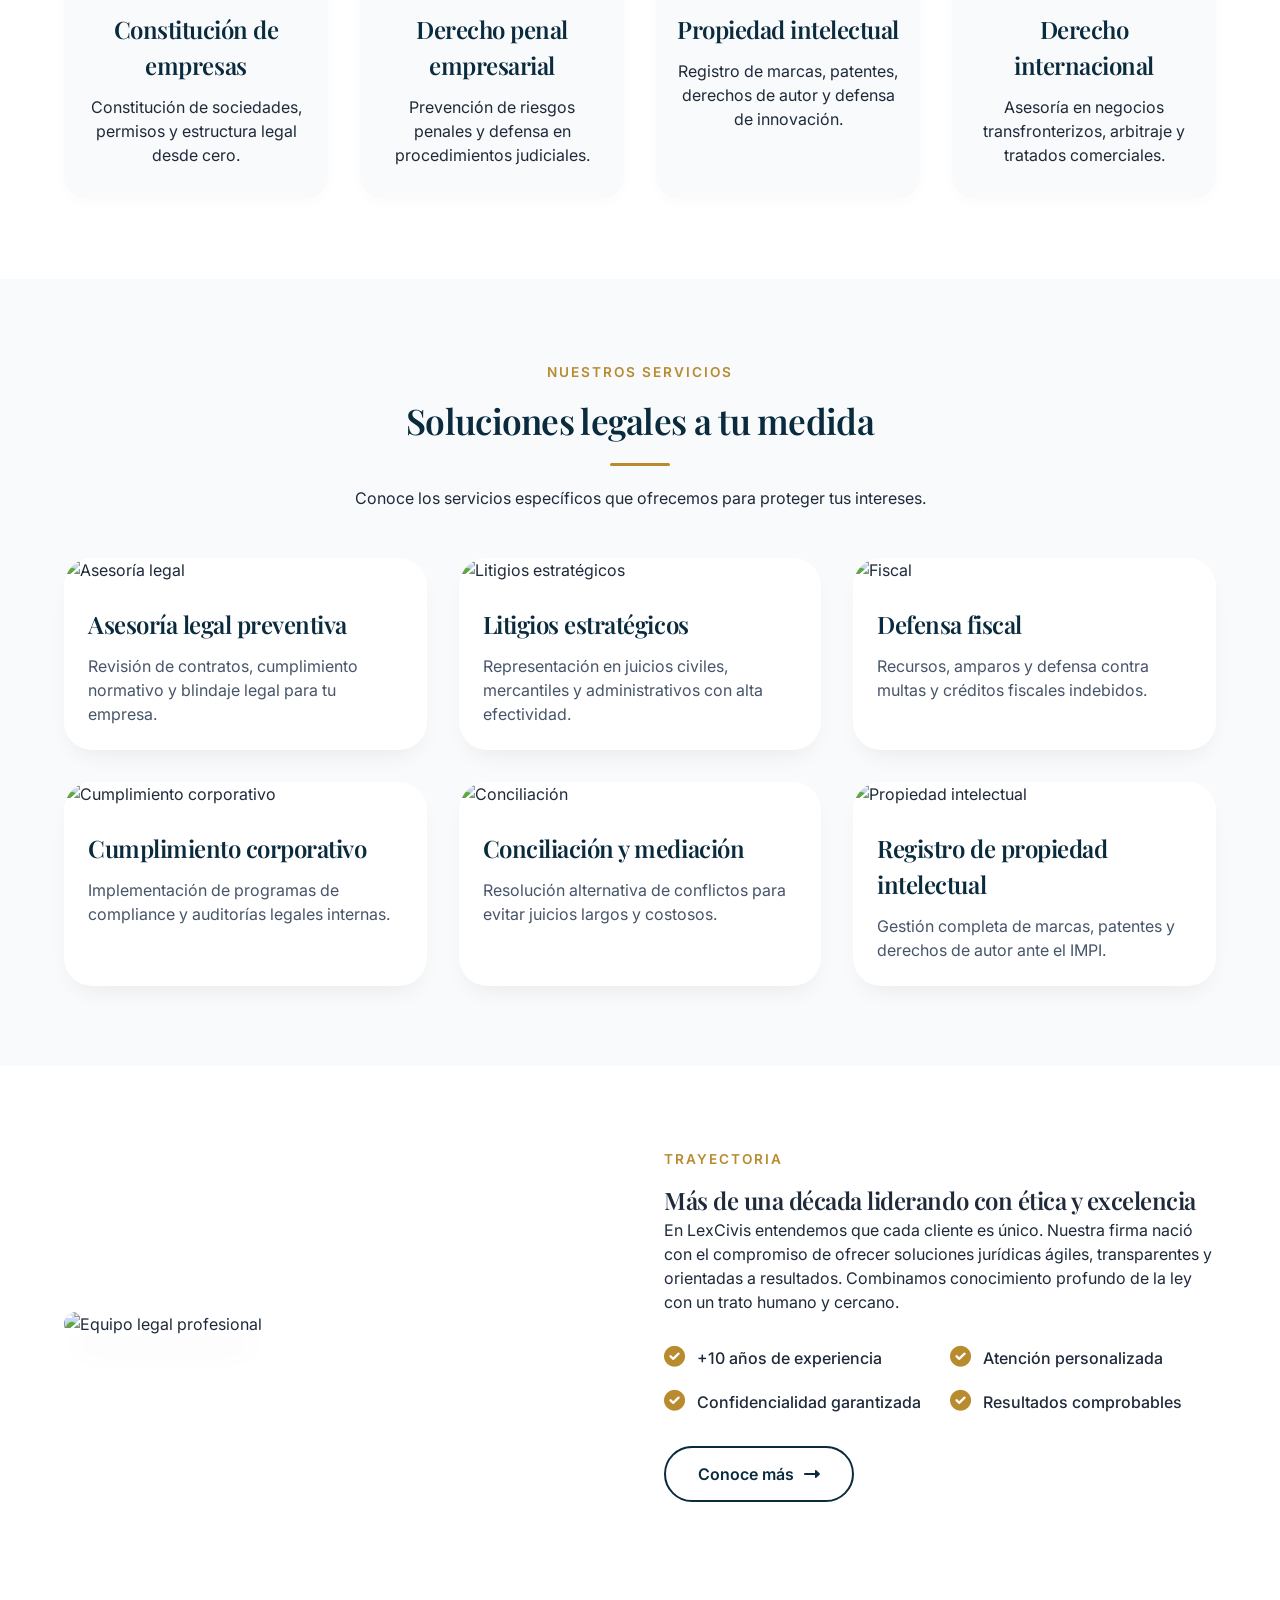
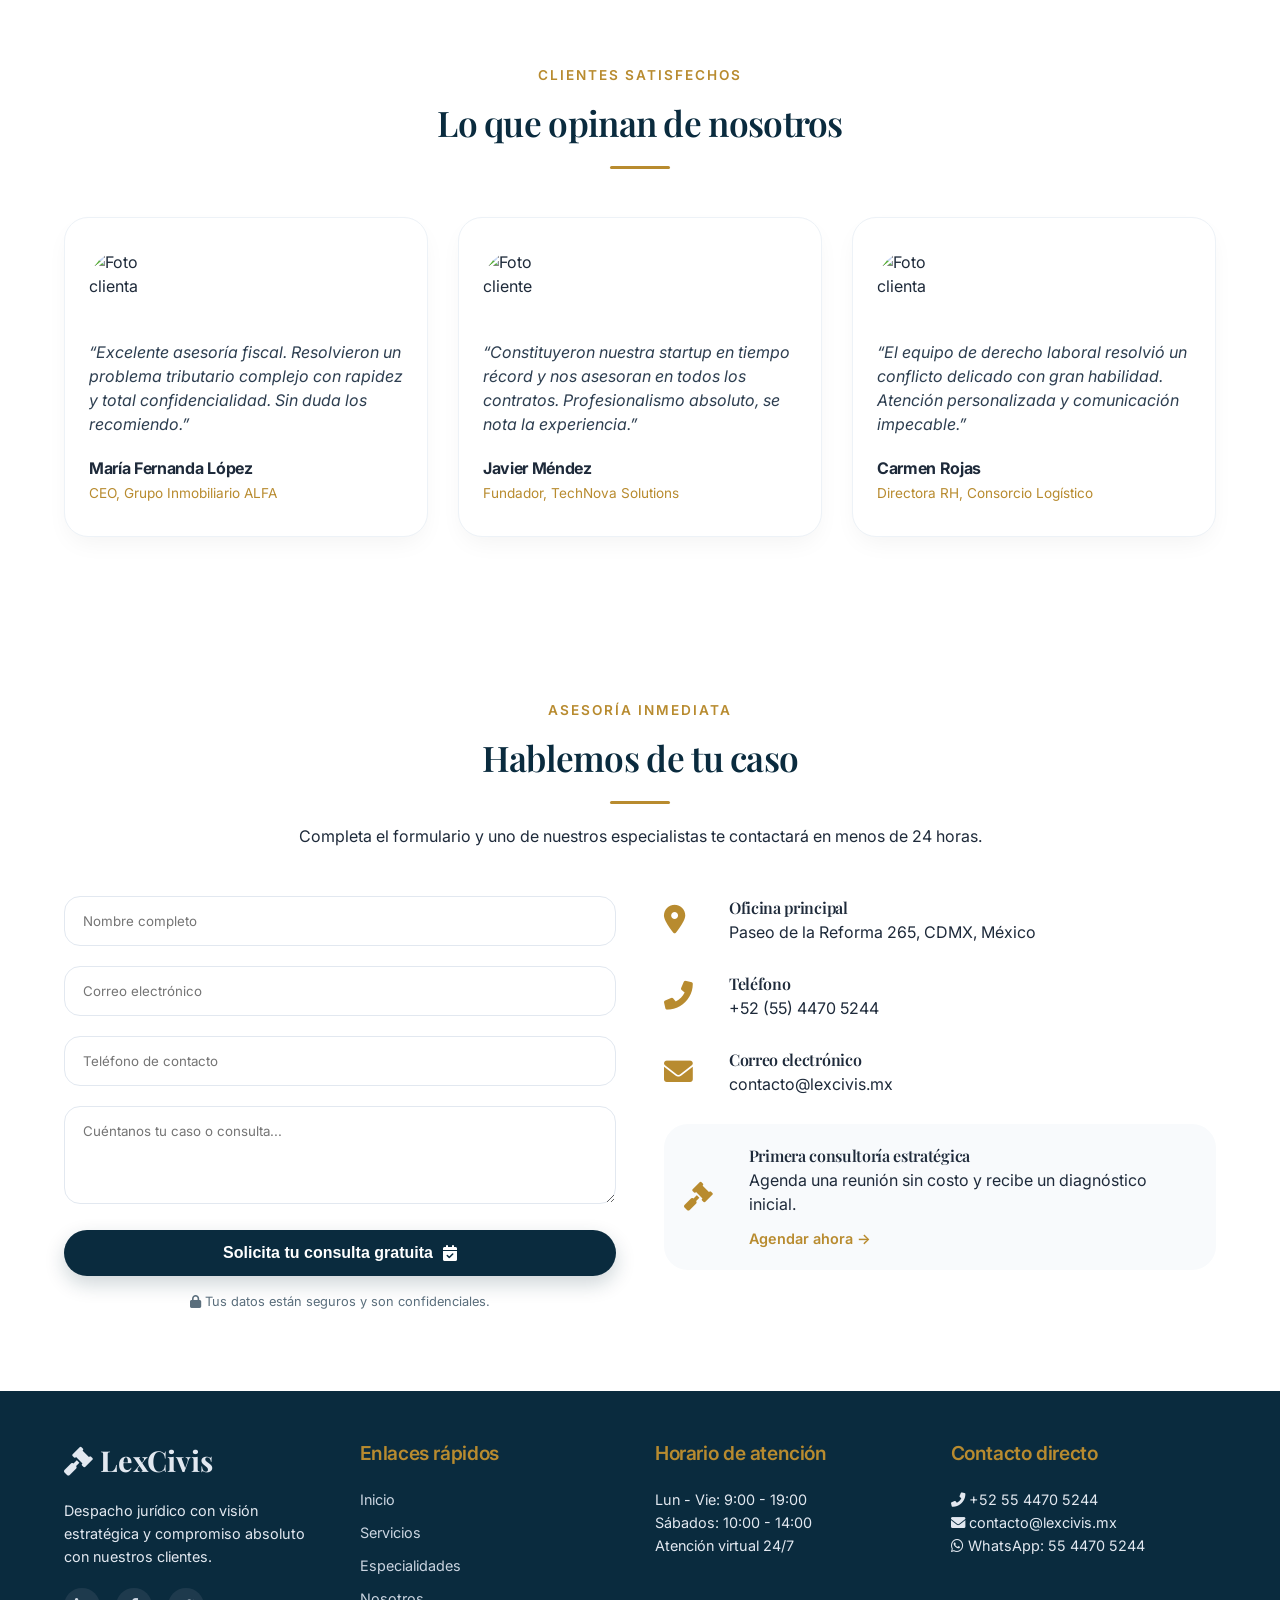
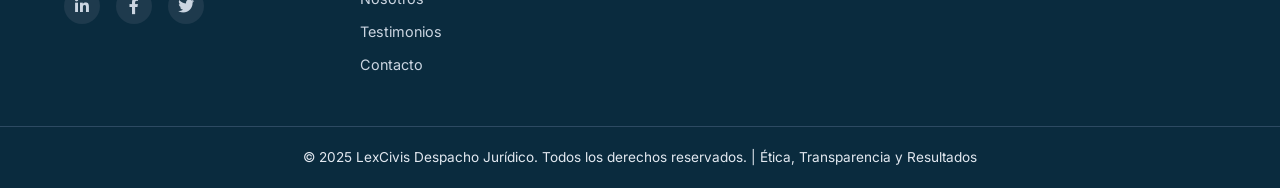
==== commit ec0ddd26: "Actualizacion de landing" ====
--- a/index.html
+++ b/index.html
@@ -19,12 +19,12 @@
     <i class="fab fa-whatsapp"></i>
   </a>
 
-  <!-- BOTÓN SUBIR (SCROLL TOP) -->
+  <!-- BOTÓN SUBIR (SCROLL TOP) - Mismo tamaño y color café -->
   <button id="scrollTopBtn" class="scroll-top-btn" aria-label="Subir arriba">
     <i class="fas fa-chevron-up"></i>
   </button>
 
-  <!-- NAVBAR FIJO -->
+  <!-- NAVBAR FIJO con número telefónico -->
   <header class="navbar">
     <div class="container nav-container">
       <div class="logo">
@@ -41,6 +41,12 @@
           <li><a href="#contacto" class="nav-link">Contacto</a></li>
         </ul>
       </nav>
+      <div class="nav-phone">
+        <a href="tel:+525544705244" class="phone-link">
+          <i class="fas fa-phone-alt"></i>
+          <span>55 4470 5244</span>
+        </a>
+      </div>
       <div class="hamburger" id="hamburger" aria-label="Menú móvil">
         <i class="fas fa-bars"></i>
       </div>
@@ -48,7 +54,7 @@
   </header>
 
   <main>
-    <!-- SECCIÓN HERO: CARRUSEL AUTOMÁTICO (transición suave sin efecto blanco) -->
+    <!-- SECCIÓN HERO: CARRUSEL AUTOMÁTICO -->
     <section id="inicio" class="hero-carousel">
       <div class="carousel-container" id="carousel">
         <div class="carousel-slides" id="carouselSlides">
@@ -83,10 +89,8 @@
             </div>
           </div>
         </div>
-        <!-- controles prev/next -->
         <button class="carousel-btn prev" id="prevBtn" aria-label="Anterior"><i class="fas fa-chevron-left"></i></button>
         <button class="carousel-btn next" id="nextBtn" aria-label="Siguiente"><i class="fas fa-chevron-right"></i></button>
-        <!-- dots indicadores -->
         <div class="carousel-dots" id="carouselDots">
           <span class="dot active"></span>
           <span class="dot"></span>
@@ -95,7 +99,7 @@
       </div>
     </section>
 
-    <!-- SERVICIOS JURÍDICOS PRINCIPALES (8 áreas de práctica: 5 originales + 3 nuevas) -->
+    <!-- SERVICIOS JURÍDICOS PRINCIPALES (8 áreas) -->
     <section id="servicios" class="section servicios-section">
       <div class="container">
         <div class="section-header fade-up">
@@ -130,7 +134,6 @@
             <h3>Constitución de empresas</h3>
             <p>Constitución de sociedades, permisos y estructura legal desde cero.</p>
           </div>
-          <!-- 3 nuevas áreas de práctica -->
           <div class="servicio-card fade-up">
             <div class="servicio-icon"><i class="fas fa-gavel"></i></div>
             <h3>Derecho penal empresarial</h3>
@@ -150,7 +153,7 @@
       </div>
     </section>
 
-    <!-- NUEVA SECCIÓN: SERVICIOS DETALLADOS CON IMÁGENES (6 servicios) -->
+    <!-- SECCIÓN SERVICIOS DETALLADOS CON IMÁGENES (6 servicios) -->
     <section id="servicios-detallados" class="section servicios-detallados-section">
       <div class="container">
         <div class="section-header fade-up">
@@ -168,7 +171,7 @@
             </div>
           </div>
           <div class="servicio-detallado-card fade-up">
-            <img src="https://images.unsplash.com/photo-1589578228447-e1a4e481c6b3?w=400&h=250&fit=crop" alt="Litigios" loading="lazy">
+            <img src="https://images.unsplash.com/photo-1521791136064-7986c2920216?w=400&h=250&fit=crop" alt="Litigios estratégicos" loading="lazy">
             <div class="detalle-content">
               <h3>Litigios estratégicos</h3>
               <p>Representación en juicios civiles, mercantiles y administrativos con alta efectividad.</p>
@@ -182,7 +185,7 @@
             </div>
           </div>
           <div class="servicio-detallado-card fade-up">
-            <img src="https://images.unsplash.com/photo-1556741533-6e6a3bd8fa8a?w=400&h=250&fit=crop" alt="Cumplimiento corporativo" loading="lazy">
+            <img src="https://images.unsplash.com/photo-1507679799987-c73779587ccf?w=400&h=250&fit=crop" alt="Cumplimiento corporativo" loading="lazy">
             <div class="detalle-content">
               <h3>Cumplimiento corporativo</h3>
               <p>Implementación de programas de compliance y auditorías legales internas.</p>
@@ -229,7 +232,7 @@
       </div>
     </section>
 
-    <!-- TESTIMONIOS (TARJETAS) -->
+    <!-- TESTIMONIOS -->
     <section id="testimonios" class="section testimonios-section">
       <div class="container">
         <div class="section-header fade-up">
@@ -266,7 +269,7 @@
       </div>
     </section>
 
-    <!-- CONTACTO + CTA FINAL -->
+    <!-- CONTACTO + FORMULARIO CON ENVÍO A WHATSAPP -->
     <section id="contacto" class="section contact-section">
       <div class="container">
         <div class="section-header fade-up">
@@ -306,7 +309,7 @@
               <i class="fas fa-phone-alt"></i>
               <div>
                 <h4>Teléfono</h4>
-                <p>+52 (55) 1234 5678</p>
+                <p>+52 (55) 4470 5244</p>
               </div>
             </div>
             <div class="info-card">
@@ -330,7 +333,7 @@
     </section>
   </main>
 
-  <!-- FOOTER con imagen de fondo y transparencia -->
+  <!-- FOOTER mejorado -->
   <footer class="footer">
     <div class="footer-overlay"></div>
     <div class="container footer-container">
@@ -362,6 +365,12 @@
         <p>Sábados: 10:00 - 14:00</p>
         <p>Atención virtual 24/7</p>
       </div>
+      <div class="footer-col">
+        <h4>Contacto directo</h4>
+        <p><i class="fas fa-phone-alt"></i> +52 55 4470 5244</p>
+        <p><i class="fas fa-envelope"></i> contacto@lexcivis.mx</p>
+        <p><i class="fab fa-whatsapp"></i> WhatsApp: 55 4470 5244</p>
+      </div>
     </div>
     <div class="footer-bottom">
       <div class="container">
--- a/styles.css
+++ b/styles.css
@@ -116,7 +116,7 @@
 }
 
 /* -----------------------------------------
-   NAVBAR
+   NAVBAR con número de teléfono
 ----------------------------------------- */
 .navbar {
   position: fixed;
@@ -134,6 +134,7 @@
   display: flex;
   justify-content: space-between;
   align-items: center;
+  flex-wrap: wrap;
 }
 
 .logo {
@@ -168,6 +169,29 @@
   color: #b88b2f;
 }
 
+.nav-phone {
+  margin-left: 20px;
+}
+
+.phone-link {
+  display: flex;
+  align-items: center;
+  gap: 8px;
+  background: #b88b2f;
+  color: white;
+  padding: 8px 16px;
+  border-radius: 40px;
+  text-decoration: none;
+  font-weight: 600;
+  font-size: 0.9rem;
+  transition: all 0.3s;
+}
+
+.phone-link:hover {
+  background: #0a2b3e;
+  transform: scale(1.02);
+}
+
 .hamburger {
   display: none;
   font-size: 1.8rem;
@@ -176,7 +200,7 @@
 }
 
 /* -----------------------------------------
-   CARRUSEL HERO - Transición suave sin efecto blanco
+   CARRUSEL HERO
 ----------------------------------------- */
 .hero-carousel {
   position: relative;
@@ -190,7 +214,7 @@
   position: relative;
   width: 100%;
   height: 100%;
-  background-color: #0a0f14; /* fondo oscuro para evitar blanco */
+  background-color: #0a0f14;
 }
 
 .carousel-slides {
@@ -343,7 +367,7 @@
 }
 
 /* -----------------------------------------
-   NUEVA SECCIÓN SERVICIOS DETALLADOS CON IMÁGENES
+   SERVICIOS DETALLADOS CON IMÁGENES
 ----------------------------------------- */
 .servicios-detallados-section {
   background: #f8fafc;
@@ -513,7 +537,7 @@
 }
 
 /* -----------------------------------------
-   FOOTER con imagen de fondo y transparencia 80%
+   FOOTER mejorado
 ----------------------------------------- */
 .footer {
   position: relative;
@@ -532,7 +556,7 @@
   background-image: url('https://images.unsplash.com/photo-1505664194779-8beaceb93744?w=1600&h=600&fit=crop');
   background-size: cover;
   background-position: center;
-  opacity: 0.2; /* 80% transparencia => 0.2 opacidad */
+  opacity: 0.2;
   pointer-events: none;
   z-index: 0;
 }
@@ -542,8 +566,34 @@
 }
 .footer-container {
   display: grid;
-  grid-template-columns: repeat(auto-fit, minmax(200px, 1fr));
-  gap: 40px;
+  grid-template-columns: repeat(4, 1fr);
+  gap: 30px;
+  text-align: left;
+}
+.footer-col h4 {
+  font-family: 'Inter', sans-serif;
+  font-size: 1.2rem;
+  margin-bottom: 20px;
+  color: #b88b2f;
+}
+.footer-col p, .footer-col ul {
+  font-size: 0.9rem;
+  line-height: 1.6;
+}
+.footer-col ul {
+  list-style: none;
+  padding: 0;
+}
+.footer-col ul li {
+  margin-bottom: 10px;
+}
+.footer-col a {
+  color: #cbd5e1;
+  text-decoration: none;
+  transition: 0.2s;
+}
+.footer-col a:hover {
+  color: #b88b2f;
 }
 .footer-logo {
   font-size: 1.8rem;
@@ -551,19 +601,6 @@
   font-family: 'Playfair Display', serif;
   margin-bottom: 16px;
 }
-.footer-col ul {
-  list-style: none;
-}
-.footer-col ul li {
-  margin-bottom: 10px;
-}
-.footer-col a {
-  color: #cbd5e1;
-  text-decoration: none;
-}
-.footer-col a:hover {
-  color: #b88b2f;
-}
 .social-icons {
   display: flex;
   gap: 16px;
@@ -578,6 +615,9 @@
   justify-content: center;
   border-radius: 50%;
   transition: 0.2s;
+}
+.social-icons a:hover {
+  background: #b88b2f;
 }
 .footer-bottom {
   text-align: center;
@@ -612,20 +652,20 @@
   background: #128C7E;
 }
 
-/* Botón Scroll Top */
+/* Botón Scroll Top - mismo tamaño y color café */
 .scroll-top-btn {
   position: fixed;
   bottom: 100px;
   right: 24px;
-  background: #0a2b3e;
+  background: #b88b2f;
   color: white;
-  width: 48px;
-  height: 48px;
+  width: 58px;
+  height: 58px;
   border-radius: 50%;
   display: flex;
   align-items: center;
   justify-content: center;
-  font-size: 1.5rem;
+  font-size: 1.8rem;
   border: none;
   cursor: pointer;
   box-shadow: 0 4px 12px rgba(0,0,0,0.15);
@@ -639,11 +679,11 @@
   visibility: visible;
 }
 .scroll-top-btn:hover {
-  background: #b88b2f;
+  background: #0a2b3e;
   transform: translateY(-4px);
 }
 
-/* ANIMACIONES SCROLL REVEAL (FADE-UP) */
+/* ANIMACIONES SCROLL REVEAL */
 .fade-up {
   opacity: 0;
   transform: translateY(35px);
@@ -661,6 +701,17 @@
   }
   .carousel-content h1 {
     font-size: 2.2rem;
+  }
+  .footer-container {
+    grid-template-columns: repeat(2, 1fr);
+    text-align: center;
+    gap: 40px;
+  }
+  .footer-col {
+    text-align: center;
+  }
+  .social-icons {
+    justify-content: center;
   }
 }
 
@@ -678,6 +729,7 @@
     box-shadow: 2px 0 20px rgba(0,0,0,0.1);
     transition: 0.3s;
     padding: 32px;
+    z-index: 1000;
   }
   .nav-menu.active {
     left: 0;
@@ -686,6 +738,17 @@
     flex-direction: column;
     gap: 24px;
   }
+  .nav-phone {
+    margin-left: auto;
+    margin-right: 15px;
+  }
+  .phone-link span {
+    display: none;
+  }
+  .phone-link {
+    padding: 10px;
+    border-radius: 50%;
+  }
   .benefits-list {
     grid-template-columns: 1fr;
   }
@@ -696,4 +759,11 @@
     font-size: 1.2rem;
     padding: 6px 12px;
   }
+  .footer-container {
+    grid-template-columns: 1fr;
+    text-align: center;
+  }
+  .footer-col {
+    text-align: center;
+  }
 }
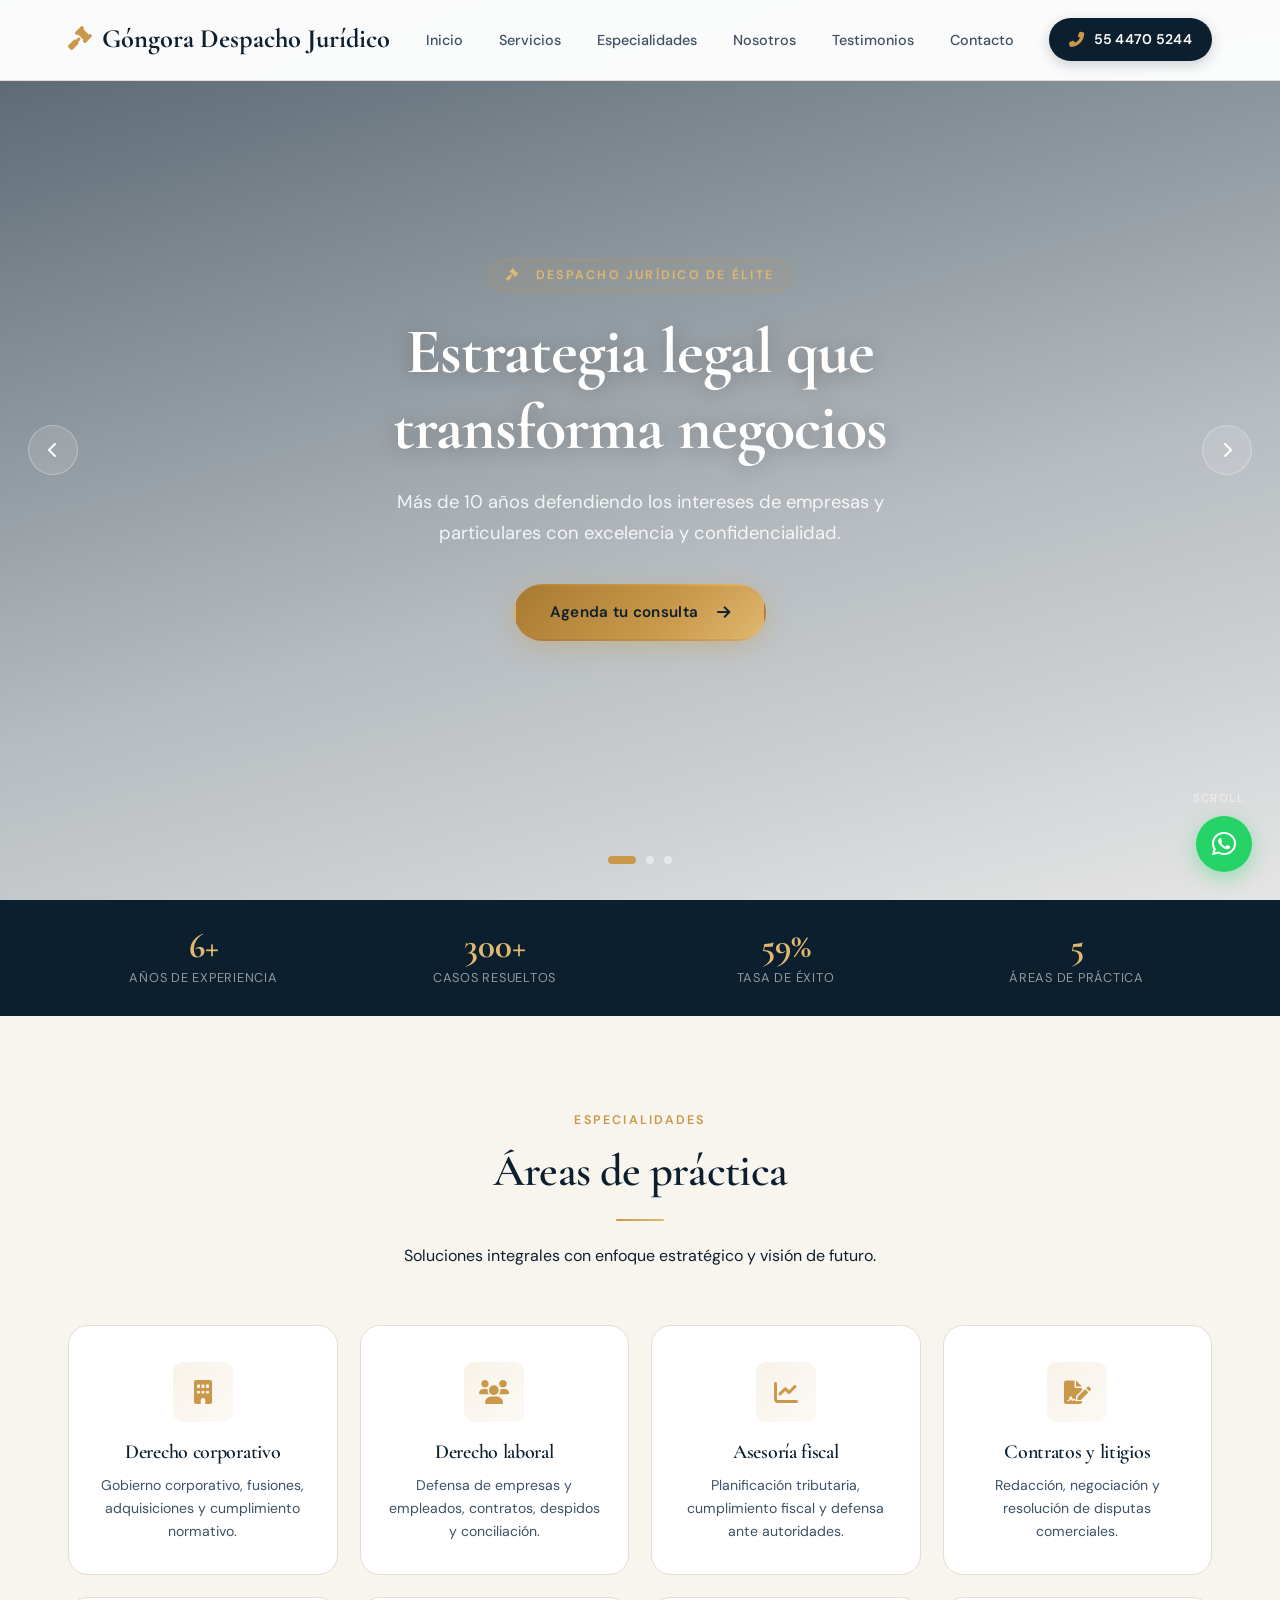
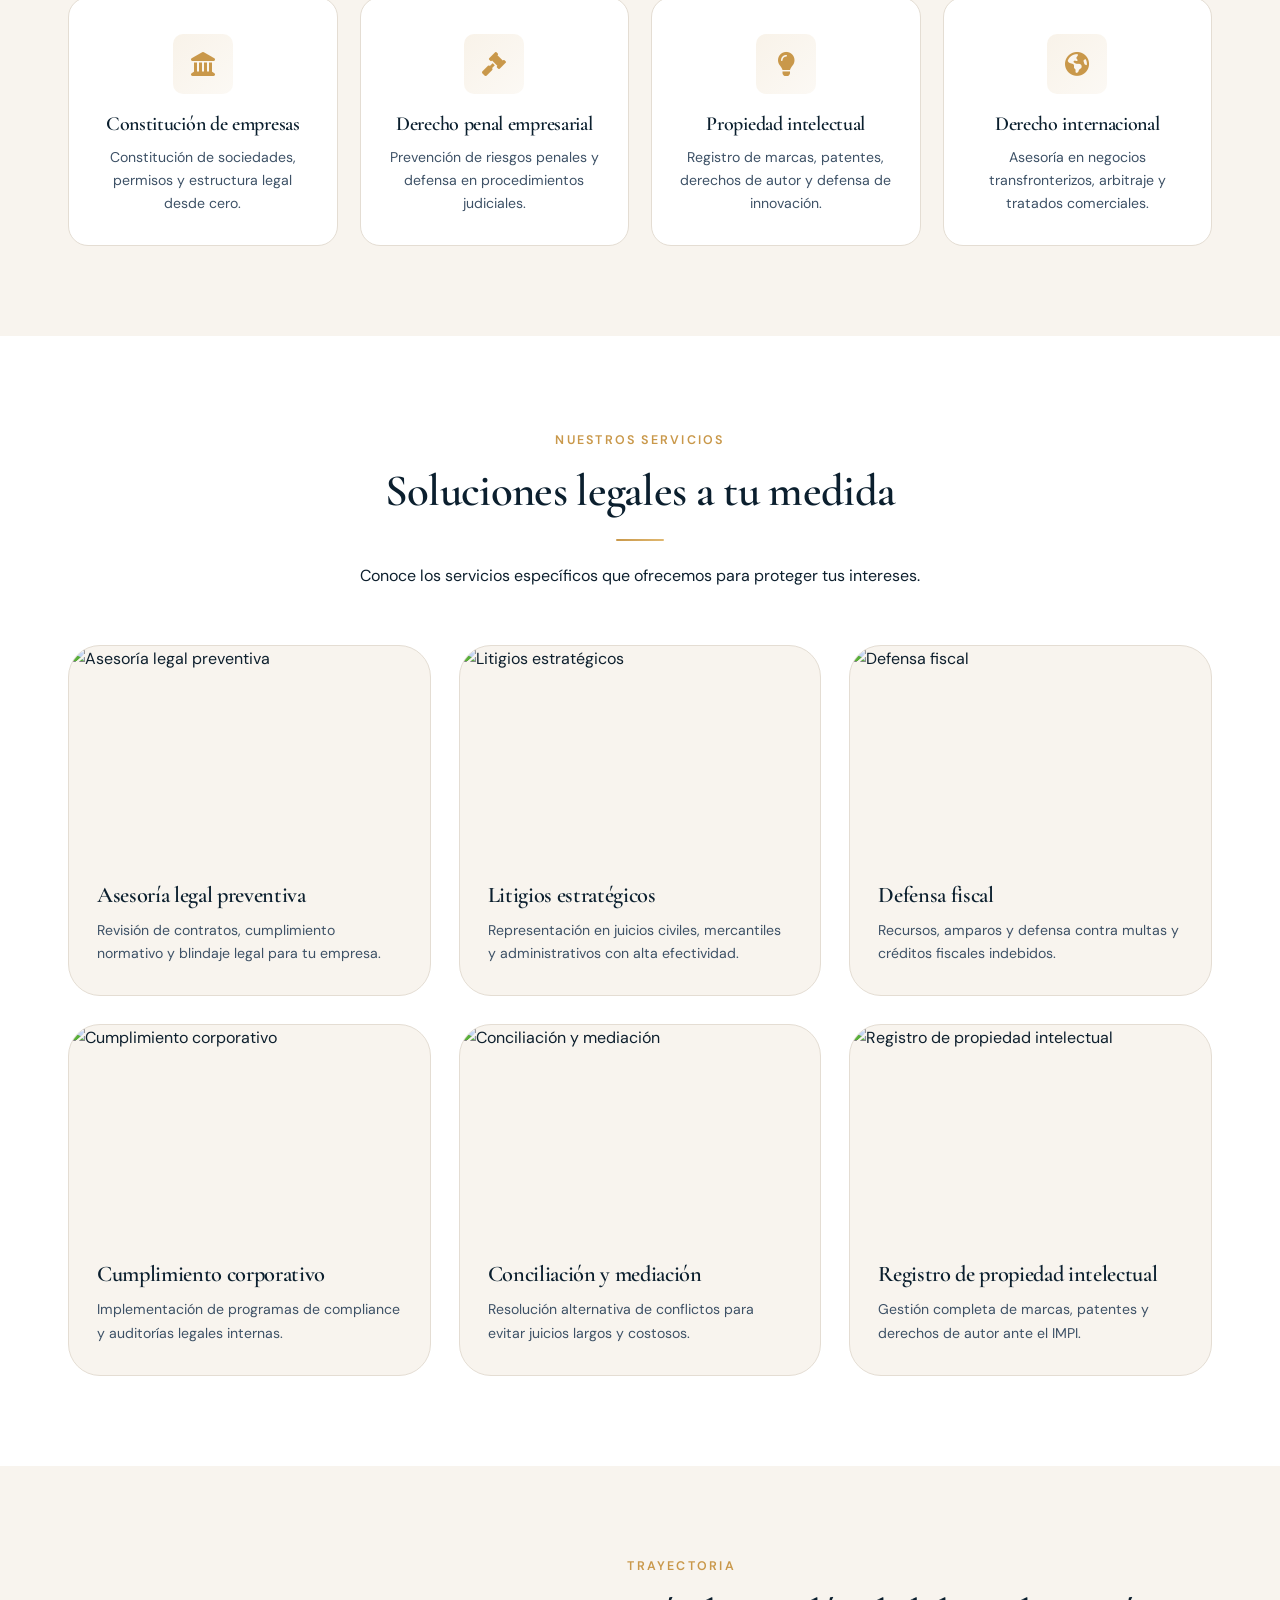
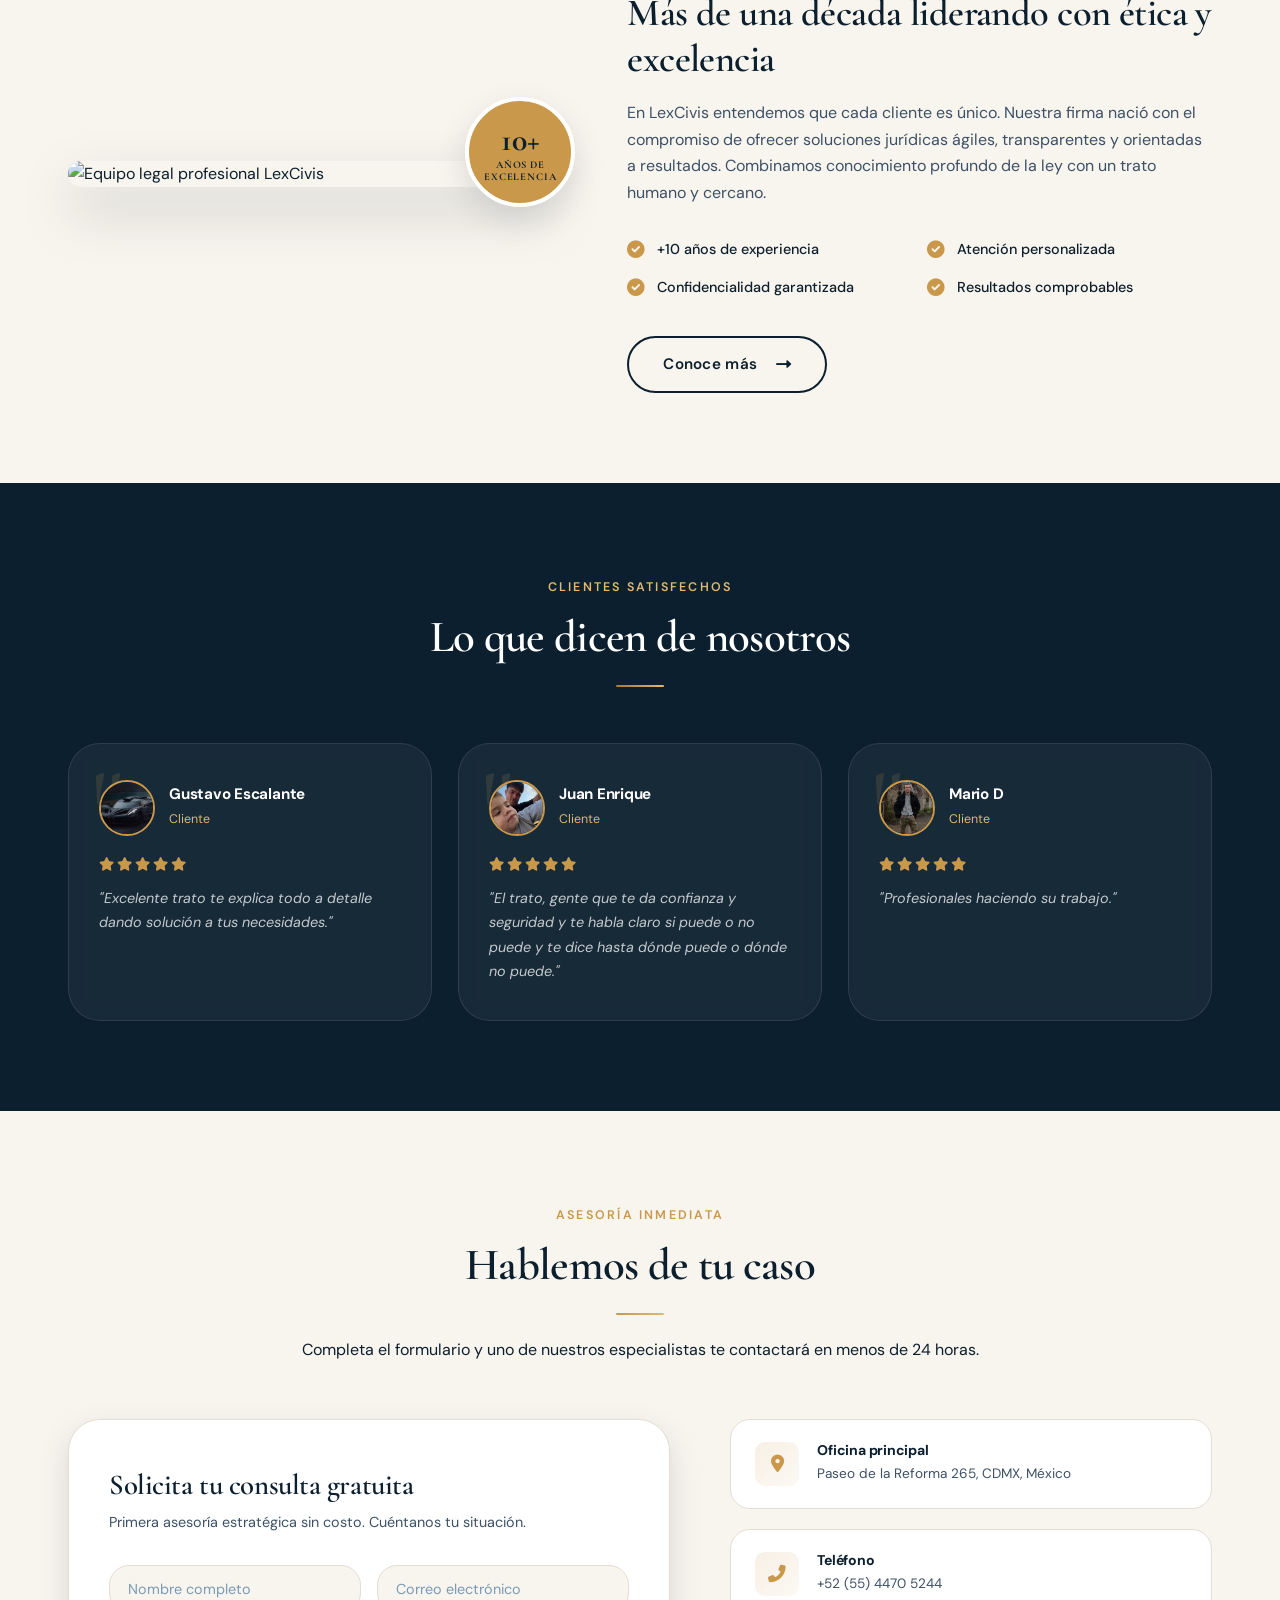
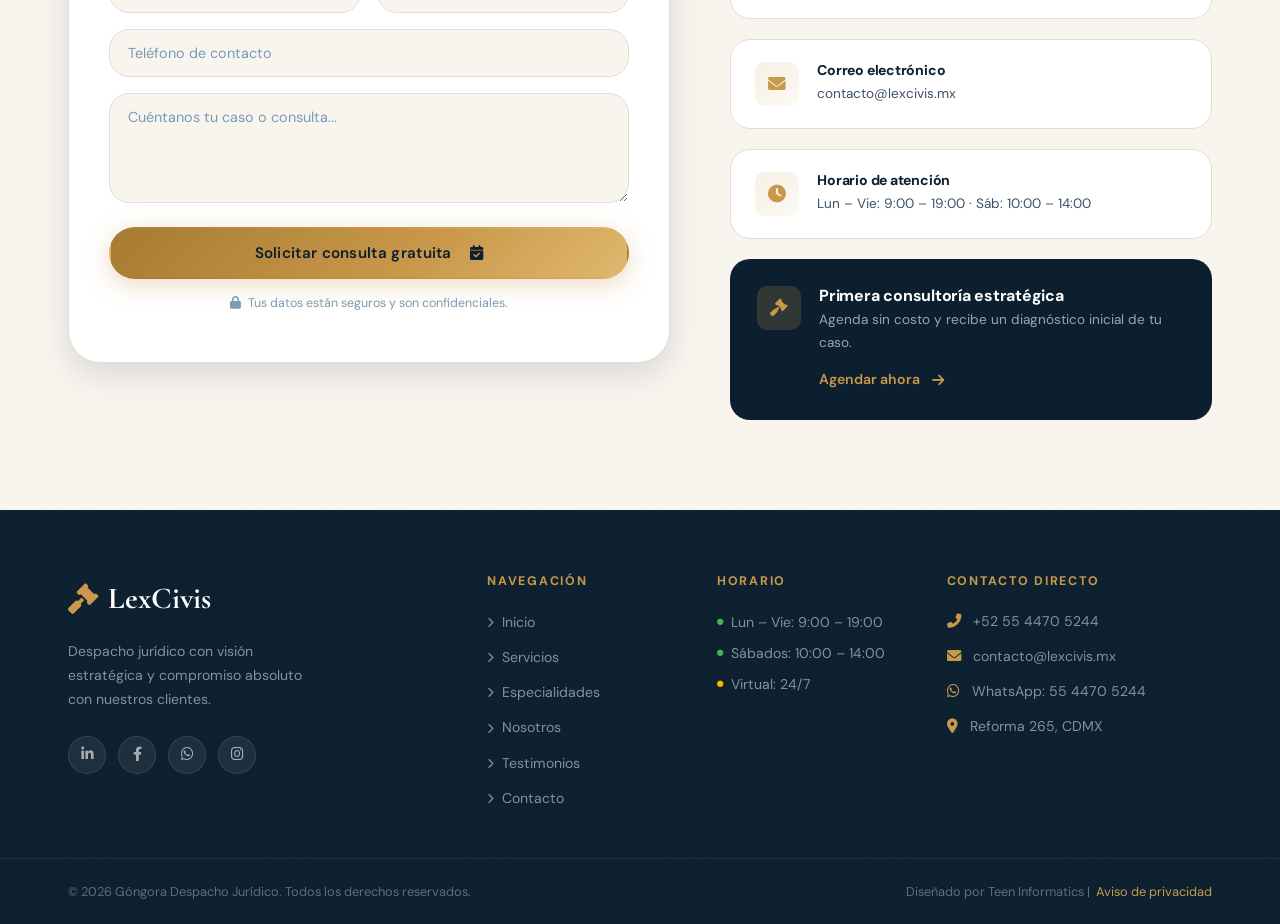
==== commit ce33445b: "mejora de estilos" ====
--- a/index.html
+++ b/index.html
@@ -4,381 +4,600 @@
   <meta charset="UTF-8">
   <meta name="viewport" content="width=device-width, initial-scale=1.0, viewport-fit=cover">
   <meta name="description" content="Despacho jurídico especializado en derecho corporativo, laboral y fiscal. Atención personalizada y resultados comprobables. Solicita tu consulta gratuita.">
-  <meta name="keywords" content="abogados, derecho corporativo, asesoría fiscal, contratos, constitución de empresas">
-  <meta name="author" content="Bufete Jurídico">
-  <title>LexCivis | Despacho Jurídico</title>
-  <!-- Google Fonts + Font Awesome -->
-  <link href="https://fonts.googleapis.com/css2?family=Inter:opsz,wght@14..32,300;14..32,400;14..32,500;14..32,600;14..32,700&family=Playfair+Display:wght@500;600;700&display=swap" rel="stylesheet">
-  <link rel="stylesheet" href="https://cdnjs.cloudflare.com/ajax/libs/font-awesome/6.0.0-beta3/css/all.min.css">
+  <meta name="keywords" content="abogados, derecho corporativo, asesoría fiscal, contratos, constitución de empresas, LexCivis">
+  <meta name="author" content="LexCivis Despacho Jurídico">
+  <meta property="og:title" content="LexCivis | Despacho Jurídico">
+  <meta property="og:description" content="Estrategia legal que transforma negocios. +10 años de experiencia en derecho corporativo, laboral y fiscal.">
+  <meta property="og:type" content="website">
+  <title>Góngora | Despacho Jurídico</title>
+
+  <!-- Preconnect -->
+  <link rel="preconnect" href="https://fonts.googleapis.com">
+  <link rel="preconnect" href="https://fonts.gstatic.com" crossorigin>
+
+  <!-- Fonts: Cormorant Garamond (display) + DM Sans (body) -->
+  <link href="https://fonts.googleapis.com/css2?family=Cormorant+Garamond:ital,wght@0,500;0,600;0,700;1,500&family=DM+Sans:ital,opsz,wght@0,9..40,400;0,9..40,500;0,9..40,600;0,9..40,700;1,9..40,400&display=swap" rel="stylesheet">
+  <link rel="stylesheet" href="https://cdnjs.cloudflare.com/ajax/libs/font-awesome/6.0.0-beta3/css/all.min.css" media="print" onload="this.media='all'">
+  <noscript><link rel="stylesheet" href="https://cdnjs.cloudflare.com/ajax/libs/font-awesome/6.0.0-beta3/css/all.min.css"></noscript>
   <link rel="stylesheet" href="styles.css">
 </head>
 <body>
 
-  <!-- BOTÓN FLOTANTE WHATSAPP -->
-  <a href="https://wa.me/521234567890?text=Hola%2C%20necesito%20una%20consulta%20jurídica" class="whatsapp-float" target="_blank" rel="noopener noreferrer" aria-label="Contactar por WhatsApp">
+  <!-- ===================== LOADER ===================== -->
+  <div id="page-loader" role="status" aria-label="Cargando">
+    <p class="loader-logo">Góngora <span>Despacho Jurídico</span></p>
+    <div class="loader-bar-wrap">
+      <div class="loader-bar"></div>
+    </div>
+  </div>
+
+  <!-- ===================== WHATSAPP FLOAT ===================== -->
+  <a href="https://wa.me/521234567890?text=Hola%2C%20necesito%20una%20consulta%20jur%C3%ADdica"
+     class="whatsapp-float"
+     target="_blank"
+     rel="noopener noreferrer"
+     aria-label="Contactar por WhatsApp">
     <i class="fab fa-whatsapp"></i>
   </a>
 
-  <!-- BOTÓN SUBIR (SCROLL TOP) - Mismo tamaño y color café -->
-  <button id="scrollTopBtn" class="scroll-top-btn" aria-label="Subir arriba">
+  <!-- ===================== SCROLL TOP ===================== -->
+  <button id="scrollTopBtn" class="scroll-top-btn" aria-label="Volver arriba">
     <i class="fas fa-chevron-up"></i>
   </button>
 
-  <!-- NAVBAR FIJO con número telefónico -->
-  <header class="navbar">
+  <!-- ===================== MOBILE OVERLAY & MENU ===================== -->
+  <div class="nav-overlay" id="navOverlay"></div>
+  <nav class="nav-menu-mobile" id="navMobile" aria-label="Menú principal móvil">
+    <a href="#inicio"              class="nav-link">Inicio</a>
+    <a href="#servicios"           class="nav-link">Servicios</a>
+    <a href="#servicios-detallados" class="nav-link">Especialidades</a>
+    <a href="#sobre"               class="nav-link">Nosotros</a>
+    <a href="#testimonios"         class="nav-link">Testimonios</a>
+    <a href="#contacto"            class="nav-link">Contacto</a>
+    <a href="tel:+525544705244" class="phone-link">
+      <i class="fas fa-phone-alt"></i>
+      <span>55 4470 5244</span>
+    </a>
+  </nav>
+
+  <!-- ===================== NAVBAR ===================== -->
+  <header class="navbar" id="navbar">
     <div class="container nav-container">
-      <div class="logo">
+
+      <a href="#inicio" class="logo" aria-label="LexCivis inicio">
         <span class="logo-icon"><i class="fas fa-gavel"></i></span>
-        <span class="logo-text">LexCivis</span>
-      </div>
-      <nav class="nav-menu" id="navMenu">
+        <span class="logo-text">Góngora Despacho Jurídico</span>
+      </a>
+
+      <!-- Desktop nav -->
+      <nav class="nav-menu" aria-label="Menú principal">
         <ul class="nav-links">
-          <li><a href="#inicio" class="nav-link">Inicio</a></li>
-          <li><a href="#servicios" class="nav-link">Servicios</a></li>
+          <li><a href="#inicio"               class="nav-link">Inicio</a></li>
+          <li><a href="#servicios"            class="nav-link">Servicios</a></li>
           <li><a href="#servicios-detallados" class="nav-link">Especialidades</a></li>
-          <li><a href="#sobre" class="nav-link">Sobre nosotros</a></li>
-          <li><a href="#testimonios" class="nav-link">Testimonios</a></li>
-          <li><a href="#contacto" class="nav-link">Contacto</a></li>
+          <li><a href="#sobre"                class="nav-link">Nosotros</a></li>
+          <li><a href="#testimonios"          class="nav-link">Testimonios</a></li>
+          <li><a href="#contacto"             class="nav-link">Contacto</a></li>
         </ul>
       </nav>
+
+      <!-- Phone CTA (desktop) -->
       <div class="nav-phone">
-        <a href="tel:+525544705244" class="phone-link">
+        <a href="tel:+525544705244" class="phone-link" aria-label="Llamar al despacho">
           <i class="fas fa-phone-alt"></i>
           <span>55 4470 5244</span>
         </a>
       </div>
-      <div class="hamburger" id="hamburger" aria-label="Menú móvil">
-        <i class="fas fa-bars"></i>
-      </div>
+
+      <!-- Hamburger (mobile) -->
+      <button class="hamburger" id="hamburger" aria-label="Abrir menú" aria-expanded="false">
+        <span></span>
+        <span></span>
+        <span></span>
+      </button>
+
     </div>
   </header>
 
   <main>
-    <!-- SECCIÓN HERO: CARRUSEL AUTOMÁTICO -->
-    <section id="inicio" class="hero-carousel">
+
+    <!-- =================== HERO CAROUSEL =================== -->
+    <section id="inicio" class="hero-carousel" aria-label="Presentación del despacho">
       <div class="carousel-container" id="carousel">
         <div class="carousel-slides" id="carouselSlides">
-          <!-- slide 1 -->
-          <div class="carousel-slide active">
-            <div class="slide-bg" style="background-image: url('https://images.unsplash.com/photo-1589829545856-d10d557cf95f?w=1920&h=1080&fit=crop');"></div>
+
+          <!-- Slide 1 -->
+          <div class="carousel-slide active" role="group" aria-label="Diapositiva 1 de 3">
+            <div class="slide-bg" style="background-image:url('https://images.unsplash.com/photo-1589829545856-d10d557cf95f?w=1920&h=1080&fit=crop&auto=format');"></div>
             <div class="carousel-overlay"></div>
             <div class="carousel-content">
+              <span class="hero-tag"><i class="fas fa-gavel"></i> &nbsp; Despacho jurídico de élite</span>
               <h1>Estrategia legal que transforma negocios</h1>
               <p>Más de 10 años defendiendo los intereses de empresas y particulares con excelencia y confidencialidad.</p>
-              <a href="#contacto" class="btn btn-primary">Agenda tu consulta <i class="fas fa-arrow-right"></i></a>
-            </div>
-          </div>
-          <!-- slide 2 -->
-          <div class="carousel-slide">
-            <div class="slide-bg" style="background-image: url('https://images.unsplash.com/photo-1450101499163-c8848c66ca85?w=1920&h=1080&fit=crop');"></div>
+              <a href="#contacto" class="btn btn-primary">Agenda tu consulta &nbsp;<i class="fas fa-arrow-right"></i></a>
+            </div>
+          </div>
+
+          <!-- Slide 2 -->
+          <div class="carousel-slide" role="group" aria-label="Diapositiva 2 de 3">
+            <div class="slide-bg" style="background-image:url('https://images.unsplash.com/photo-1450101499163-c8848c66ca85?w=1920&h=1080&fit=crop&auto=format');"></div>
             <div class="carousel-overlay"></div>
             <div class="carousel-content">
-              <h1>Asesoría fiscal y corporativa</h1>
+              <span class="hero-tag"><i class="fas fa-chart-line"></i> &nbsp; Asesoría corporativa</span>
+              <h1>Asesoría fiscal y corporativa de alto nivel</h1>
               <p>Soluciones legales a medida para minimizar riesgos y potenciar tu crecimiento empresarial.</p>
-              <a href="#contacto" class="btn btn-primary">Agenda tu consulta <i class="fas fa-arrow-right"></i></a>
-            </div>
-          </div>
-          <!-- slide 3 -->
-          <div class="carousel-slide">
-            <div class="slide-bg" style="background-image: url('https://images.unsplash.com/photo-1589391886645-d51941baf7fb?w=1920&h=1080&fit=crop');"></div>
+              <a href="#contacto" class="btn btn-primary">Agenda tu consulta &nbsp;<i class="fas fa-arrow-right"></i></a>
+            </div>
+          </div>
+
+          <!-- Slide 3 -->
+          <div class="carousel-slide" role="group" aria-label="Diapositiva 3 de 3">
+            <div class="slide-bg" style="background-image:url('https://images.unsplash.com/photo-1589391886645-d51941baf7fb?w=1920&h=1080&fit=crop&auto=format');"></div>
             <div class="carousel-overlay"></div>
             <div class="carousel-content">
+              <span class="hero-tag"><i class="fas fa-shield-alt"></i> &nbsp; Confianza y resultados</span>
               <h1>Confianza y resultados comprobables</h1>
               <p>Equipo multidisciplinario, atención personalizada y defensa de tus derechos con ética profesional.</p>
-              <a href="#contacto" class="btn btn-primary">Agenda tu consulta <i class="fas fa-arrow-right"></i></a>
-            </div>
-          </div>
-        </div>
-        <button class="carousel-btn prev" id="prevBtn" aria-label="Anterior"><i class="fas fa-chevron-left"></i></button>
-        <button class="carousel-btn next" id="nextBtn" aria-label="Siguiente"><i class="fas fa-chevron-right"></i></button>
-        <div class="carousel-dots" id="carouselDots">
-          <span class="dot active"></span>
-          <span class="dot"></span>
-          <span class="dot"></span>
-        </div>
+              <a href="#contacto" class="btn btn-primary">Agenda tu consulta &nbsp;<i class="fas fa-arrow-right"></i></a>
+            </div>
+          </div>
+
+        </div>
+
+        <button class="carousel-btn prev" id="prevBtn" aria-label="Diapositiva anterior">
+          <i class="fas fa-chevron-left"></i>
+        </button>
+        <button class="carousel-btn next" id="nextBtn" aria-label="Diapositiva siguiente">
+          <i class="fas fa-chevron-right"></i>
+        </button>
+
+        <div class="carousel-dots" id="carouselDots" role="tablist" aria-label="Diapositivas">
+          <span class="dot active" role="tab" aria-label="Ir a diapositiva 1" aria-selected="true"></span>
+          <span class="dot"        role="tab" aria-label="Ir a diapositiva 2"></span>
+          <span class="dot"        role="tab" aria-label="Ir a diapositiva 3"></span>
+        </div>
+
+        <div class="scroll-hint" aria-hidden="true">
+          <span>Scroll</span>
+          <div class="scroll-hint-line"></div>
+        </div>
+
       </div>
     </section>
 
-    <!-- SERVICIOS JURÍDICOS PRINCIPALES (8 áreas) -->
+    <!-- =================== STATS BAR =================== -->
+    <div class="stats-bar" aria-label="Estadísticas del despacho">
+      <div class="container">
+        <div class="stats-grid">
+          <div class="stat-item fade-up">
+            <span class="stat-number" data-count="10" data-suffix="+">10+</span>
+            <span class="stat-label">Años de experiencia</span>
+          </div>
+          <div class="stat-item fade-up delay-1">
+            <span class="stat-number" data-count="500" data-suffix="+">500+</span>
+            <span class="stat-label">Casos resueltos</span>
+          </div>
+          <div class="stat-item fade-up delay-2">
+            <span class="stat-number" data-count="98" data-suffix="%">98%</span>
+            <span class="stat-label">Tasa de éxito</span>
+          </div>
+          <div class="stat-item fade-up delay-3">
+            <span class="stat-number" data-count="8">8</span>
+            <span class="stat-label">Áreas de práctica</span>
+          </div>
+        </div>
+      </div>
+    </div>
+
+    <!-- =================== SERVICIOS PRINCIPALES =================== -->
     <section id="servicios" class="section servicios-section">
       <div class="container">
+
         <div class="section-header fade-up">
           <span class="section-tag">Especialidades</span>
           <h2>Áreas de práctica</h2>
           <div class="divider"></div>
-          <p>Soluciones integrales con un enfoque estratégico y visión de futuro.</p>
-        </div>
+          <p>Soluciones integrales con enfoque estratégico y visión de futuro.</p>
+        </div>
+
         <div class="servicios-grid">
           <div class="servicio-card fade-up">
             <div class="servicio-icon"><i class="fas fa-building"></i></div>
             <h3>Derecho corporativo</h3>
             <p>Gobierno corporativo, fusiones, adquisiciones y cumplimiento normativo.</p>
           </div>
-          <div class="servicio-card fade-up">
+          <div class="servicio-card fade-up delay-1">
             <div class="servicio-icon"><i class="fas fa-users"></i></div>
             <h3>Derecho laboral</h3>
             <p>Defensa de empresas y empleados, contratos, despidos y conciliación.</p>
           </div>
-          <div class="servicio-card fade-up">
+          <div class="servicio-card fade-up delay-2">
             <div class="servicio-icon"><i class="fas fa-chart-line"></i></div>
             <h3>Asesoría fiscal</h3>
             <p>Planificación tributaria, cumplimiento fiscal y defensa ante autoridades.</p>
           </div>
-          <div class="servicio-card fade-up">
+          <div class="servicio-card fade-up delay-3">
             <div class="servicio-icon"><i class="fas fa-file-signature"></i></div>
             <h3>Contratos y litigios</h3>
             <p>Redacción, negociación y resolución de disputas comerciales.</p>
           </div>
           <div class="servicio-card fade-up">
-            <div class="servicio-icon"><i class="fas fa-church"></i></div>
+            <div class="servicio-icon"><i class="fas fa-landmark"></i></div>
             <h3>Constitución de empresas</h3>
             <p>Constitución de sociedades, permisos y estructura legal desde cero.</p>
           </div>
-          <div class="servicio-card fade-up">
+          <div class="servicio-card fade-up delay-1">
             <div class="servicio-icon"><i class="fas fa-gavel"></i></div>
             <h3>Derecho penal empresarial</h3>
             <p>Prevención de riesgos penales y defensa en procedimientos judiciales.</p>
           </div>
-          <div class="servicio-card fade-up">
+          <div class="servicio-card fade-up delay-2">
             <div class="servicio-icon"><i class="fas fa-lightbulb"></i></div>
             <h3>Propiedad intelectual</h3>
             <p>Registro de marcas, patentes, derechos de autor y defensa de innovación.</p>
           </div>
-          <div class="servicio-card fade-up">
+          <div class="servicio-card fade-up delay-3">
             <div class="servicio-icon"><i class="fas fa-globe-americas"></i></div>
             <h3>Derecho internacional</h3>
             <p>Asesoría en negocios transfronterizos, arbitraje y tratados comerciales.</p>
           </div>
         </div>
+
       </div>
     </section>
 
-    <!-- SECCIÓN SERVICIOS DETALLADOS CON IMÁGENES (6 servicios) -->
+    <!-- =================== SERVICIOS DETALLADOS =================== -->
     <section id="servicios-detallados" class="section servicios-detallados-section">
       <div class="container">
+
         <div class="section-header fade-up">
           <span class="section-tag">Nuestros servicios</span>
           <h2>Soluciones legales a tu medida</h2>
           <div class="divider"></div>
           <p>Conoce los servicios específicos que ofrecemos para proteger tus intereses.</p>
         </div>
+
         <div class="servicios-detallados-grid">
+
           <div class="servicio-detallado-card fade-up">
-            <img src="https://images.unsplash.com/photo-1554224155-8d04cb21cd6c?w=400&h=250&fit=crop" alt="Asesoría legal" loading="lazy">
+            <div class="card-img-wrap">
+              <img src="https://images.unsplash.com/photo-1554224155-8d04cb21cd6c?w=600&h=320&fit=crop&auto=format"
+                   alt="Asesoría legal preventiva" loading="lazy">
+            </div>
             <div class="detalle-content">
               <h3>Asesoría legal preventiva</h3>
               <p>Revisión de contratos, cumplimiento normativo y blindaje legal para tu empresa.</p>
             </div>
           </div>
-          <div class="servicio-detallado-card fade-up">
-            <img src="https://images.unsplash.com/photo-1521791136064-7986c2920216?w=400&h=250&fit=crop" alt="Litigios estratégicos" loading="lazy">
+
+          <div class="servicio-detallado-card fade-up delay-1">
+            <div class="card-img-wrap">
+              <img src="https://images.unsplash.com/photo-1521791136064-7986c2920216?w=600&h=320&fit=crop&auto=format"
+                   alt="Litigios estratégicos" loading="lazy">
+            </div>
             <div class="detalle-content">
               <h3>Litigios estratégicos</h3>
               <p>Representación en juicios civiles, mercantiles y administrativos con alta efectividad.</p>
             </div>
           </div>
-          <div class="servicio-detallado-card fade-up">
-            <img src="https://images.unsplash.com/photo-1450101499163-c8848c66ca85?w=400&h=250&fit=crop" alt="Fiscal" loading="lazy">
+
+          <div class="servicio-detallado-card fade-up delay-2">
+            <div class="card-img-wrap">
+              <img src="https://images.unsplash.com/photo-1450101499163-c8848c66ca85?w=600&h=320&fit=crop&auto=format"
+                   alt="Defensa fiscal" loading="lazy">
+            </div>
             <div class="detalle-content">
               <h3>Defensa fiscal</h3>
               <p>Recursos, amparos y defensa contra multas y créditos fiscales indebidos.</p>
             </div>
           </div>
+
           <div class="servicio-detallado-card fade-up">
-            <img src="https://images.unsplash.com/photo-1507679799987-c73779587ccf?w=400&h=250&fit=crop" alt="Cumplimiento corporativo" loading="lazy">
+            <div class="card-img-wrap">
+              <img src="https://images.unsplash.com/photo-1507679799987-c73779587ccf?w=600&h=320&fit=crop&auto=format"
+                   alt="Cumplimiento corporativo" loading="lazy">
+            </div>
             <div class="detalle-content">
               <h3>Cumplimiento corporativo</h3>
               <p>Implementación de programas de compliance y auditorías legales internas.</p>
             </div>
           </div>
-          <div class="servicio-detallado-card fade-up">
-            <img src="https://images.unsplash.com/photo-1581091226033-d5c48150dbaa?w=400&h=250&fit=crop" alt="Conciliación" loading="lazy">
+
+          <div class="servicio-detallado-card fade-up delay-1">
+            <div class="card-img-wrap">
+              <img src="https://images.unsplash.com/photo-1581091226033-d5c48150dbaa?w=600&h=320&fit=crop&auto=format"
+                   alt="Conciliación y mediación" loading="lazy">
+            </div>
             <div class="detalle-content">
               <h3>Conciliación y mediación</h3>
               <p>Resolución alternativa de conflictos para evitar juicios largos y costosos.</p>
             </div>
           </div>
-          <div class="servicio-detallado-card fade-up">
-            <img src="https://images.unsplash.com/photo-1454165804606-c3d57bc86b40?w=400&h=250&fit=crop" alt="Propiedad intelectual" loading="lazy">
+
+          <div class="servicio-detallado-card fade-up delay-2">
+            <div class="card-img-wrap">
+              <img src="https://images.unsplash.com/photo-1454165804606-c3d57bc86b40?w=600&h=320&fit=crop&auto=format"
+                   alt="Registro de propiedad intelectual" loading="lazy">
+            </div>
             <div class="detalle-content">
               <h3>Registro de propiedad intelectual</h3>
               <p>Gestión completa de marcas, patentes y derechos de autor ante el IMPI.</p>
             </div>
           </div>
+
         </div>
       </div>
     </section>
 
-    <!-- SOBRE EL DESPACHO + BENEFICIOS -->
+    <!-- =================== SOBRE EL DESPACHO =================== -->
     <section id="sobre" class="section about-section">
       <div class="container">
         <div class="about-wrapper">
-          <div class="about-image fade-up">
-            <img src="https://images.unsplash.com/photo-1560250097-0b93528c311a?w=600&h=700&fit=crop" alt="Equipo legal profesional" loading="lazy">
-          </div>
-          <div class="about-content fade-up">
+
+          <div class="about-image-wrap fade-left">
+            <img src="https://images.unsplash.com/photo-1560250097-0b93528c311a?w=700&h=840&fit=crop&auto=format"
+                 alt="Equipo legal profesional LexCivis" loading="lazy">
+            <div class="about-badge">
+              <strong>10+</strong>
+              <small>años de excelencia</small>
+            </div>
+          </div>
+
+          <div class="about-content fade-right">
             <span class="section-tag">Trayectoria</span>
             <h2>Más de una década liderando con ética y excelencia</h2>
             <p>En LexCivis entendemos que cada cliente es único. Nuestra firma nació con el compromiso de ofrecer soluciones jurídicas ágiles, transparentes y orientadas a resultados. Combinamos conocimiento profundo de la ley con un trato humano y cercano.</p>
+
             <div class="benefits-list">
-              <div class="benefit-item"><i class="fas fa-check-circle"></i> <span>+10 años de experiencia</span></div>
-              <div class="benefit-item"><i class="fas fa-check-circle"></i> <span>Atención personalizada</span></div>
-              <div class="benefit-item"><i class="fas fa-check-circle"></i> <span>Confidencialidad garantizada</span></div>
-              <div class="benefit-item"><i class="fas fa-check-circle"></i> <span>Resultados comprobables</span></div>
-            </div>
-            <a href="#contacto" class="btn btn-outline">Conoce más <i class="fas fa-long-arrow-alt-right"></i></a>
-          </div>
+              <div class="benefit-item"><i class="fas fa-check-circle"></i><span>+10 años de experiencia</span></div>
+              <div class="benefit-item"><i class="fas fa-check-circle"></i><span>Atención personalizada</span></div>
+              <div class="benefit-item"><i class="fas fa-check-circle"></i><span>Confidencialidad garantizada</span></div>
+              <div class="benefit-item"><i class="fas fa-check-circle"></i><span>Resultados comprobables</span></div>
+            </div>
+
+            <a href="#contacto" class="btn btn-outline">Conoce más &nbsp;<i class="fas fa-long-arrow-alt-right"></i></a>
+          </div>
+
         </div>
       </div>
     </section>
 
-    <!-- TESTIMONIOS -->
+    <!-- =================== TESTIMONIOS =================== -->
     <section id="testimonios" class="section testimonios-section">
       <div class="container">
+
         <div class="section-header fade-up">
           <span class="section-tag">Clientes satisfechos</span>
-          <h2>Lo que opinan de nosotros</h2>
+          <h2>Lo que dicen de nosotros</h2>
           <div class="divider"></div>
         </div>
+
         <div class="testimonios-grid">
+
           <div class="testimonial-card fade-up">
-            <div class="testimonial-img">
-              <img src="https://randomuser.me/api/portraits/women/68.jpg" alt="Foto clienta">
-            </div>
-            <p class="testimonial-text">“Excelente asesoría fiscal. Resolvieron un problema tributario complejo con rapidez y total confidencialidad. Sin duda los recomiendo.”</p>
-            <h4>María Fernanda López</h4>
-            <span class="testimonial-company">CEO, Grupo Inmobiliario ALFA</span>
-          </div>
-          <div class="testimonial-card fade-up">
-            <div class="testimonial-img">
-              <img src="https://randomuser.me/api/portraits/men/32.jpg" alt="Foto cliente">
-            </div>
-            <p class="testimonial-text">“Constituyeron nuestra startup en tiempo récord y nos asesoran en todos los contratos. Profesionalismo absoluto, se nota la experiencia.”</p>
-            <h4>Javier Méndez</h4>
-            <span class="testimonial-company">Fundador, TechNova Solutions</span>
-          </div>
-          <div class="testimonial-card fade-up">
-            <div class="testimonial-img">
-              <img src="https://randomuser.me/api/portraits/women/45.jpg" alt="Foto clienta">
-            </div>
-            <p class="testimonial-text">“El equipo de derecho laboral resolvió un conflicto delicado con gran habilidad. Atención personalizada y comunicación impecable.”</p>
-            <h4>Carmen Rojas</h4>
-            <span class="testimonial-company">Directora RH, Consorcio Logístico</span>
-          </div>
+            <div class="testimonial-top">
+              <div class="testimonial-img">
+                <img src="assets/testimonios/03.jpg" alt="Gustavo Escalante" loading="lazy">
+              </div>
+              <div class="testimonial-meta">
+                <h4>Gustavo Escalante</h4>
+                <span class="testimonial-company">Cliente</span>
+              </div>
+            </div>
+            <div class="testimonial-stars">
+              <i class="fas fa-star"></i><i class="fas fa-star"></i><i class="fas fa-star"></i>
+              <i class="fas fa-star"></i><i class="fas fa-star"></i>
+            </div>
+            <p class="testimonial-text">"Excelente trato te explica todo a detalle dando solución a tus necesidades."</p>
+          </div>
+
+          <div class="testimonial-card fade-up delay-2">
+            <div class="testimonial-top">
+              <div class="testimonial-img">
+                <img src="assets/testimonios/01.jpg" alt="Juan Enrique" loading="lazy">
+              </div>
+              <div class="testimonial-meta">
+                <h4>Juan Enrique</h4>
+                <span class="testimonial-company">Cliente</span>
+              </div>
+            </div>
+            <div class="testimonial-stars">
+              <i class="fas fa-star"></i><i class="fas fa-star"></i><i class="fas fa-star"></i>
+              <i class="fas fa-star"></i><i class="fas fa-star"></i>
+            </div>
+            <p class="testimonial-text">"El trato, gente que te da confianza y seguridad y te habla claro si puede o no puede y te dice hasta dónde puede o dónde no puede."</p>
+          </div>
+
+          <div class="testimonial-card fade-up delay-4">
+            <div class="testimonial-top">
+              <div class="testimonial-img">
+                <img src="assets/testimonios/02.jpg" alt="mario" loading="lazy">
+              </div>
+              <div class="testimonial-meta">
+                <h4>Mario D </h4>
+                <span class="testimonial-company">Cliente</span>
+              </div>
+            </div>
+            <div class="testimonial-stars">
+              <i class="fas fa-star"></i><i class="fas fa-star"></i><i class="fas fa-star"></i>
+              <i class="fas fa-star"></i><i class="fas fa-star"></i>
+            </div>
+            <p class="testimonial-text">"Profesionales haciendo su trabajo."</p>
+          </div>
+
         </div>
       </div>
     </section>
 
-    <!-- CONTACTO + FORMULARIO CON ENVÍO A WHATSAPP -->
+    <!-- =================== CONTACTO =================== -->
     <section id="contacto" class="section contact-section">
       <div class="container">
+
         <div class="section-header fade-up">
           <span class="section-tag">Asesoría inmediata</span>
           <h2>Hablemos de tu caso</h2>
           <div class="divider"></div>
           <p>Completa el formulario y uno de nuestros especialistas te contactará en menos de 24 horas.</p>
         </div>
+
         <div class="contact-wrapper">
-          <div class="contact-form fade-up">
-            <form id="contactForm">
+
+          <!-- Formulario -->
+          <div class="contact-form-card fade-left">
+            <h3>Solicita tu consulta gratuita</h3>
+            <p>Primera asesoría estratégica sin costo. Cuéntanos tu situación.</p>
+            <form id="contactForm" novalidate>
+              <div class="form-row">
+                <div class="form-group">
+                  <input type="text"  id="nombre"   name="nombre"   placeholder="Nombre completo"      required autocomplete="name">
+                </div>
+                <div class="form-group">
+                  <input type="email" id="email"    name="email"    placeholder="Correo electrónico"   required autocomplete="email">
+                </div>
+              </div>
               <div class="form-group">
-                <input type="text" id="nombre" name="nombre" placeholder="Nombre completo" required>
+                <input type="tel"   id="telefono" name="telefono" placeholder="Teléfono de contacto" required autocomplete="tel">
               </div>
               <div class="form-group">
-                <input type="email" id="email" name="email" placeholder="Correo electrónico" required>
-              </div>
-              <div class="form-group">
-                <input type="tel" id="telefono" name="telefono" placeholder="Teléfono de contacto" required>
-              </div>
-              <div class="form-group">
-                <textarea id="mensaje" name="mensaje" rows="4" placeholder="Cuéntanos tu caso o consulta..." required></textarea>
-              </div>
-              <button type="submit" class="btn btn-primary btn-full">Solicita tu consulta gratuita <i class="fas fa-calendar-check"></i></button>
-              <p class="form-disclaimer"><i class="fas fa-lock"></i> Tus datos están seguros y son confidenciales.</p>
+                <textarea id="mensaje" name="mensaje" rows="4"
+                  placeholder="Cuéntanos tu caso o consulta..." required></textarea>
+              </div>
+              <button type="submit" class="btn btn-primary btn-full">
+                Solicitar consulta gratuita &nbsp;<i class="fas fa-calendar-check"></i>
+              </button>
+              <p class="form-disclaimer">
+                <i class="fas fa-lock"></i> Tus datos están seguros y son confidenciales.
+              </p>
             </form>
           </div>
-          <div class="contact-info fade-up">
+
+          <!-- Info -->
+          <div class="contact-info fade-right">
+
             <div class="info-card">
-              <i class="fas fa-map-marker-alt"></i>
-              <div>
+              <div class="info-icon"><i class="fas fa-map-marker-alt"></i></div>
+              <div class="info-text">
                 <h4>Oficina principal</h4>
                 <p>Paseo de la Reforma 265, CDMX, México</p>
               </div>
             </div>
+
             <div class="info-card">
-              <i class="fas fa-phone-alt"></i>
-              <div>
+              <div class="info-icon"><i class="fas fa-phone-alt"></i></div>
+              <div class="info-text">
                 <h4>Teléfono</h4>
                 <p>+52 (55) 4470 5244</p>
               </div>
             </div>
+
             <div class="info-card">
-              <i class="fas fa-envelope"></i>
-              <div>
+              <div class="info-icon"><i class="fas fa-envelope"></i></div>
+              <div class="info-text">
                 <h4>Correo electrónico</h4>
                 <p>contacto@lexcivis.mx</p>
               </div>
             </div>
-            <div class="info-card cta-direct">
-              <i class="fas fa-gavel"></i>
-              <div>
+
+            <div class="info-card">
+              <div class="info-icon"><i class="fas fa-clock"></i></div>
+              <div class="info-text">
+                <h4>Horario de atención</h4>
+                <p>Lun – Vie: 9:00 – 19:00 · Sáb: 10:00 – 14:00</p>
+              </div>
+            </div>
+
+            <div class="info-card cta-card">
+              <div class="info-icon"><i class="fas fa-gavel"></i></div>
+              <div class="info-text">
                 <h4>Primera consultoría estratégica</h4>
-                <p>Agenda una reunión sin costo y recibe un diagnóstico inicial.</p>
-                <a href="#contacto" class="btn-small-gold">Agendar ahora →</a>
-              </div>
-            </div>
+                <p>Agenda sin costo y recibe un diagnóstico inicial de tu caso.</p>
+                <a href="#contacto" class="btn-gold-sm">Agendar ahora &nbsp;<i class="fas fa-arrow-right"></i></a>
+              </div>
+            </div>
+
           </div>
         </div>
       </div>
     </section>
+
   </main>
 
-  <!-- FOOTER mejorado -->
+  <!-- ===================== FOOTER ===================== -->
   <footer class="footer">
-    <div class="footer-overlay"></div>
-    <div class="container footer-container">
-      <div class="footer-col">
-        <div class="footer-logo">
-          <i class="fas fa-gavel"></i> LexCivis
-        </div>
-        <p>Despacho jurídico con visión estratégica y compromiso absoluto con nuestros clientes.</p>
-        <div class="social-icons">
-          <a href="#" aria-label="LinkedIn"><i class="fab fa-linkedin-in"></i></a>
-          <a href="#" aria-label="Facebook"><i class="fab fa-facebook-f"></i></a>
-          <a href="#" aria-label="Twitter"><i class="fab fa-twitter"></i></a>
-        </div>
-      </div>
-      <div class="footer-col">
-        <h4>Enlaces rápidos</h4>
-        <ul>
-          <li><a href="#inicio">Inicio</a></li>
-          <li><a href="#servicios">Servicios</a></li>
-          <li><a href="#servicios-detallados">Especialidades</a></li>
-          <li><a href="#sobre">Nosotros</a></li>
-          <li><a href="#testimonios">Testimonios</a></li>
-          <li><a href="#contacto">Contacto</a></li>
-        </ul>
-      </div>
-      <div class="footer-col">
-        <h4>Horario de atención</h4>
-        <p>Lun - Vie: 9:00 - 19:00</p>
-        <p>Sábados: 10:00 - 14:00</p>
-        <p>Atención virtual 24/7</p>
-      </div>
-      <div class="footer-col">
-        <h4>Contacto directo</h4>
-        <p><i class="fas fa-phone-alt"></i> +52 55 4470 5244</p>
-        <p><i class="fas fa-envelope"></i> contacto@lexcivis.mx</p>
-        <p><i class="fab fa-whatsapp"></i> WhatsApp: 55 4470 5244</p>
+    <div class="footer-noise" aria-hidden="true"></div>
+
+    <div class="footer-top">
+      <div class="container">
+        <div class="footer-grid">
+
+          <!-- Brand -->
+          <div class="footer-brand">
+            <div class="footer-logo-mark">
+              <i class="fas fa-gavel"></i> LexCivis
+            </div>
+            <p>Despacho jurídico con visión estratégica y compromiso absoluto con nuestros clientes.</p>
+            <div class="social-icons">
+              <a href="#" target="_blank" aria-label="LinkedIn"><i class="fab fa-linkedin-in"></i></a>
+              <a href="#" target="_blank" aria-label="Facebook"><i class="fab fa-facebook-f"></i></a>
+              <a href="#" target="_blank" aria-label="whatsapp"><i class="fab fa-whatsapp"></i></a>
+              <a href="#" target="_blank" aria-label="Instagram"><i class="fab fa-instagram"></i></a>
+            </div>
+          </div>
+
+          <!-- Links -->
+          <div class="footer-col">
+            <h4>Navegación</h4>
+            <ul>
+              <li><a href="#inicio"><i class="fas fa-chevron-right" style="font-size:.65rem"></i> Inicio</a></li>
+              <li><a href="#servicios"><i class="fas fa-chevron-right" style="font-size:.65rem"></i> Servicios</a></li>
+              <li><a href="#servicios-detallados"><i class="fas fa-chevron-right" style="font-size:.65rem"></i> Especialidades</a></li>
+              <li><a href="#sobre"><i class="fas fa-chevron-right" style="font-size:.65rem"></i> Nosotros</a></li>
+              <li><a href="#testimonios"><i class="fas fa-chevron-right" style="font-size:.65rem"></i> Testimonios</a></li>
+              <li><a href="#contacto"><i class="fas fa-chevron-right" style="font-size:.65rem"></i> Contacto</a></li>
+            </ul>
+          </div>
+
+          <!-- Hours -->
+          <div class="footer-col footer-hours">
+            <h4>Horario</h4>
+            <p><i class="fas fa-circle" style="font-size:.4rem;color:#4caf50"></i> Lun – Vie: 9:00 – 19:00</p>
+            <p><i class="fas fa-circle" style="font-size:.4rem;color:#4caf50"></i> Sábados: 10:00 – 14:00</p>
+            <p><i class="fas fa-circle" style="font-size:.4rem;color:#ffb300"></i> Virtual: 24/7</p>
+          </div>
+
+          <!-- Contact -->
+          <div class="footer-col">
+            <h4>Contacto directo</h4>
+            <div class="footer-contact-item">
+              <i class="fas fa-phone-alt"></i>
+              <span>+52 55 4470 5244</span>
+            </div>
+            <div class="footer-contact-item">
+              <i class="fas fa-envelope"></i>
+              <span>contacto@lexcivis.mx</span>
+            </div>
+            <div class="footer-contact-item">
+              <i class="fab fa-whatsapp"></i>
+              <span>WhatsApp: 55 4470 5244</span>
+            </div>
+            <div class="footer-contact-item">
+              <i class="fas fa-map-marker-alt"></i>
+              <span>Reforma 265, CDMX</span>
+            </div>
+          </div>
+
+        </div>
       </div>
     </div>
+
     <div class="footer-bottom">
       <div class="container">
-        <p>&copy; 2025 LexCivis Despacho Jurídico. Todos los derechos reservados. <span>| Ética, Transparencia y Resultados</span></p>
+        <p>&copy; 2026 Góngora Despacho Jurídico. Todos los derechos reservados.</p>
+        <p>Diseñado por Teen Informatics&nbsp;|&nbsp; <a href="#contacto">Aviso de privacidad</a></p>
       </div>
     </div>
   </footer>
 
-  <script src="script.js"></script>
+  <script src="script.js" defer></script>
 </body>
 </html>
--- a/styles.css
+++ b/styles.css
@@ -1,769 +1,1125 @@
-/* -----------------------------------------
-   RESET & GLOBALES
------------------------------------------ */
-* {
-  margin: 0;
-  padding: 0;
-  box-sizing: border-box;
-}
-
-html {
-  scroll-behavior: smooth;
-}
-
+/* ============================================================
+   LEXCIVIS — ESTILOS OPTIMIZADOS
+   Paleta: Navy profundo · Oro cálido · Blanco hueso
+   Tipografía: Cormorant Garamond (display) + DM Sans (body)
+   ============================================================ */
+
+/* ---------- VARIABLES ---------- */
+:root {
+  --navy:        #0b1f2e;
+  --navy-mid:    #122a3f;
+  --navy-light:  #1c3f59;
+  --gold:        #c9984a;
+  --gold-light:  #e0b870;
+  --gold-dark:   #a87a32;
+  --cream:       #f8f4ee;
+  --white:       #ffffff;
+  --text-dark:   #0d1f2d;
+  --text-mid:    #3d5166;
+  --text-light:  #7a9ab5;
+  --border:      #e4ddd3;
+  --shadow-sm:   0 4px 14px rgba(11,31,46,.07);
+  --shadow-md:   0 12px 32px rgba(11,31,46,.12);
+  --shadow-lg:   0 24px 56px rgba(11,31,46,.18);
+  --radius-sm:   10px;
+  --radius-md:   20px;
+  --radius-lg:   32px;
+  --transition:  .35s cubic-bezier(.4,0,.2,1);
+}
+
+/* ---------- RESET & BASE ---------- */
+*, *::before, *::after { margin:0; padding:0; box-sizing:border-box; }
+html { scroll-behavior:smooth; font-size:16px; }
 body {
-  font-family: 'Inter', sans-serif;
-  background-color: #ffffff;
-  color: #1e2a3a;
-  line-height: 1.5;
+  font-family: 'DM Sans', sans-serif;
+  background: var(--white);
+  color: var(--text-dark);
+  line-height: 1.65;
   overflow-x: hidden;
 }
-
-h1, h2, h3, h4 {
-  font-family: 'Playfair Display', serif;
+h1,h2,h3,h4 {
+  font-family: 'Cormorant Garamond', serif;
   font-weight: 600;
-  letter-spacing: -0.02em;
-}
+  letter-spacing: -.015em;
+  line-height: 1.2;
+}
+img { display:block; max-width:100%; }
+a  { text-decoration:none; color:inherit; }
+ul { list-style:none; }
+button { font-family:inherit; cursor:pointer; }
 
 .container {
   max-width: 1200px;
   margin: 0 auto;
-  padding: 0 24px;
-}
-
-.section {
-  padding: 80px 0;
-}
-
+  padding: 0 28px;
+}
+.section { padding: 90px 0; }
+
+/* ---------- LOADER ---------- */
+#page-loader {
+  position: fixed;
+  inset: 0;
+  z-index: 9999;
+  background: var(--navy);
+  display: flex;
+  flex-direction: column;
+  align-items: center;
+  justify-content: center;
+  gap: 24px;
+  transition: opacity .6s ease, visibility .6s ease;
+}
+#page-loader.hidden {
+  opacity: 0;
+  visibility: hidden;
+  pointer-events: none;
+}
+.loader-logo {
+  font-family: 'Cormorant Garamond', serif;
+  font-size: 2.8rem;
+  font-weight: 700;
+  color: var(--white);
+  letter-spacing: .05em;
+  opacity: 0;
+  animation: loaderFade .5s .1s forwards;
+}
+.loader-logo span { color: var(--gold); }
+.loader-bar-wrap {
+  width: 180px;
+  height: 2px;
+  background: rgba(255,255,255,.15);
+  border-radius: 2px;
+  overflow: hidden;
+  opacity: 0;
+  animation: loaderFade .5s .25s forwards;
+}
+.loader-bar {
+  height: 100%;
+  background: linear-gradient(90deg, var(--gold-dark), var(--gold-light));
+  border-radius: 2px;
+  animation: loaderProgress 1s .3s ease-out forwards;
+}
+@keyframes loaderFade { to { opacity:1; } }
+@keyframes loaderProgress { from { width:0; } to { width:100%; } }
+
+/* ---------- TYPOGRAPHY HELPERS ---------- */
+.section-tag {
+  display: inline-block;
+  font-family: 'DM Sans', sans-serif;
+  font-size: .78rem;
+  font-weight: 600;
+  text-transform: uppercase;
+  letter-spacing: .18em;
+  color: var(--gold);
+  margin-bottom: 14px;
+}
 .section-header {
   text-align: center;
-  margin-bottom: 48px;
-}
-
-.section-tag {
-  display: inline-block;
-  font-size: 0.85rem;
-  text-transform: uppercase;
-  letter-spacing: 2px;
-  color: #b88b2f;
-  font-weight: 600;
-  margin-bottom: 12px;
-}
-
+  margin-bottom: 56px;
+}
 .section-header h2 {
-  font-size: 2.2rem;
-  color: #0a2b3e;
-  margin-bottom: 16px;
-}
-
+  font-size: clamp(2rem, 4vw, 2.8rem);
+  color: var(--navy);
+}
 .divider {
-  width: 60px;
-  height: 3px;
-  background: #b88b2f;
-  margin: 16px auto 20px;
-  border-radius: 4px;
-}
-
-/* Botones */
+  width: 48px;
+  height: 2px;
+  background: linear-gradient(90deg, var(--gold), var(--gold-light));
+  margin: 20px auto 22px;
+  border-radius: 2px;
+}
+
+/* ---------- BUTTONS ---------- */
 .btn {
   display: inline-flex;
   align-items: center;
   gap: 10px;
-  padding: 14px 32px;
-  border-radius: 40px;
+  padding: 14px 34px;
+  border-radius: 50px;
+  font-family: 'DM Sans', sans-serif;
+  font-size: .95rem;
   font-weight: 600;
-  text-decoration: none;
-  transition: all 0.3s ease;
+  border: 2px solid transparent;
+  transition: var(--transition);
   cursor: pointer;
-  border: none;
-  font-size: 1rem;
-}
-
+  letter-spacing: .02em;
+}
 .btn-primary {
-  background: #0a2b3e;
-  color: white;
-  box-shadow: 0 8px 20px rgba(10, 43, 62, 0.2);
-}
-
+  background: linear-gradient(135deg, var(--gold-dark) 0%, var(--gold) 60%, var(--gold-light) 100%);
+  color: var(--navy);
+  box-shadow: 0 6px 24px rgba(201,152,74,.35);
+}
 .btn-primary:hover {
-  background: #124c6e;
   transform: translateY(-3px);
-}
-
+  box-shadow: 0 14px 32px rgba(201,152,74,.45);
+}
 .btn-outline {
   background: transparent;
-  border: 2px solid #0a2b3e;
-  color: #0a2b3e;
-}
-
+  border-color: var(--navy);
+  color: var(--navy);
+}
 .btn-outline:hover {
-  background: #0a2b3e;
-  color: white;
-}
-
-.btn-full {
-  width: 100%;
-  justify-content: center;
-}
-
-.btn-small-gold {
-  display: inline-block;
-  margin-top: 12px;
-  color: #b88b2f;
+  background: var(--navy);
+  color: var(--white);
+  transform: translateY(-2px);
+}
+.btn-full { width:100%; justify-content:center; }
+.btn-gold-sm {
+  display: inline-flex;
+  align-items: center;
+  gap: 6px;
+  margin-top: 14px;
+  color: var(--gold);
   font-weight: 600;
-  text-decoration: none;
-  font-size: 0.9rem;
-}
-
-/* -----------------------------------------
-   NAVBAR con número de teléfono
------------------------------------------ */
+  font-size: .88rem;
+  transition: gap var(--transition);
+}
+.btn-gold-sm:hover { gap: 12px; }
+
+/* ---------- NAVBAR ---------- */
 .navbar {
   position: fixed;
   top: 0;
   width: 100%;
-  background: rgba(255, 255, 255, 0.96);
-  backdrop-filter: blur(8px);
-  box-shadow: 0 2px 20px rgba(0, 0, 0, 0.05);
   z-index: 1000;
-  padding: 16px 0;
-  transition: all 0.3s;
-}
-
+  padding: 18px 0;
+  background: rgba(255,255,255,.97);
+  backdrop-filter: blur(12px);
+  -webkit-backdrop-filter: blur(12px);
+  box-shadow: 0 1px 0 var(--border);
+  transition: padding var(--transition), box-shadow var(--transition);
+}
+.navbar.scrolled {
+  padding: 12px 0;
+  box-shadow: var(--shadow-sm);
+}
 .nav-container {
   display: flex;
-  justify-content: space-between;
-  align-items: center;
-  flex-wrap: wrap;
-}
-
+  align-items: center;
+  gap: 32px;
+}
 .logo {
   display: flex;
   align-items: center;
-  gap: 8px;
-  font-size: 1.6rem;
+  gap: 10px;
+  font-family: 'Cormorant Garamond', serif;
+  font-size: 1.65rem;
   font-weight: 700;
-  font-family: 'Playfair Display', serif;
-  color: #0a2b3e;
-}
-
-.logo-icon {
-  color: #b88b2f;
-  font-size: 1.8rem;
-}
-
+  color: var(--navy);
+  flex-shrink: 0;
+}
+.logo-icon { color: var(--gold); font-size: 1.5rem; }
+.logo span.logo-sep {
+  width: 1px;
+  height: 22px;
+  background: var(--border);
+}
+.nav-menu { flex:1; }
 .nav-links {
   display: flex;
-  gap: 32px;
-  list-style: none;
-}
-
-.nav-links a {
-  text-decoration: none;
+  align-items: center;
+  justify-content: center;
+  gap: 36px;
+}
+.nav-link {
+  font-size: .9rem;
   font-weight: 500;
-  color: #1e2a3a;
-  transition: color 0.2s;
-}
-
-.nav-links a:hover {
-  color: #b88b2f;
-}
-
-.nav-phone {
-  margin-left: 20px;
-}
-
+  color: var(--text-mid);
+  position: relative;
+  padding-bottom: 4px;
+  transition: color var(--transition);
+}
+.nav-link::after {
+  content: '';
+  position: absolute;
+  bottom: 0;
+  left: 0;
+  width: 0;
+  height: 2px;
+  background: var(--gold);
+  border-radius: 2px;
+  transition: width var(--transition);
+}
+.nav-link:hover { color: var(--navy); }
+.nav-link:hover::after { width: 100%; }
+
+/* Phone CTA */
+.nav-phone { margin-left: auto; flex-shrink:0; }
 .phone-link {
   display: flex;
   align-items: center;
-  gap: 8px;
-  background: #b88b2f;
-  color: white;
-  padding: 8px 16px;
-  border-radius: 40px;
-  text-decoration: none;
+  gap: 9px;
+  background: var(--navy);
+  color: var(--white);
+  padding: 10px 20px;
+  border-radius: 50px;
+  font-size: .88rem;
   font-weight: 600;
-  font-size: 0.9rem;
-  transition: all 0.3s;
-}
-
+  letter-spacing: .02em;
+  transition: var(--transition);
+  box-shadow: 0 4px 14px rgba(11,31,46,.2);
+}
+.phone-link i { color: var(--gold); font-size: .95rem; }
 .phone-link:hover {
-  background: #0a2b3e;
-  transform: scale(1.02);
-}
-
+  background: var(--gold);
+  color: var(--navy);
+  transform: translateY(-2px);
+  box-shadow: 0 8px 22px rgba(201,152,74,.35);
+}
+.phone-link:hover i { color: var(--navy); }
+
+/* Hamburger */
 .hamburger {
   display: none;
-  font-size: 1.8rem;
+  flex-direction: column;
+  justify-content: center;
+  gap: 5px;
+  width: 40px;
+  height: 40px;
+  background: var(--cream);
+  border: none;
+  border-radius: var(--radius-sm);
+  padding: 8px;
   cursor: pointer;
-  color: #0a2b3e;
-}
-
-/* -----------------------------------------
-   CARRUSEL HERO
------------------------------------------ */
+}
+.hamburger span {
+  display: block;
+  width: 100%;
+  height: 2px;
+  background: var(--navy);
+  border-radius: 2px;
+  transition: var(--transition);
+  transform-origin: center;
+}
+.hamburger.open span:nth-child(1) { transform: translateY(7px) rotate(45deg); }
+.hamburger.open span:nth-child(2) { opacity:0; transform: scaleX(0); }
+.hamburger.open span:nth-child(3) { transform: translateY(-7px) rotate(-45deg); }
+
+/* ---------- HERO CAROUSEL ---------- */
 .hero-carousel {
   position: relative;
   height: 100vh;
-  min-height: 650px;
+  min-height: 680px;
   overflow: hidden;
-  margin-top: 0;
-}
-
+}
 .carousel-container {
   position: relative;
   width: 100%;
   height: 100%;
-  background-color: #0a0f14;
-}
-
-.carousel-slides {
-  position: relative;
-  width: 100%;
-  height: 100%;
-}
-
+}
+.carousel-slides { position:relative; width:100%; height:100%; }
 .carousel-slide {
   position: absolute;
-  top: 0;
-  left: 0;
-  width: 100%;
-  height: 100%;
+  inset: 0;
   opacity: 0;
-  transition: opacity 1.2s cubic-bezier(0.25, 0.1, 0.2, 1);
   visibility: hidden;
-  background-color: #0a0f14;
-}
-
-.carousel-slide.active {
-  opacity: 1;
-  visibility: visible;
-  z-index: 2;
-}
-
+  transition: opacity 1.4s ease;
+}
+.carousel-slide.active { opacity:1; visibility:visible; z-index:2; }
 .slide-bg {
   position: absolute;
-  top: 0;
-  left: 0;
-  width: 100%;
-  height: 100%;
+  inset: 0;
   background-size: cover;
   background-position: center;
-  filter: brightness(0.45);
-}
-
+  transform: scale(1.04);
+  transition: transform 8s ease;
+  filter: brightness(.42);
+}
+.carousel-slide.active .slide-bg { transform: scale(1); }
+
+/* Gradient overlay */
 .carousel-overlay {
   position: absolute;
-  top: 0;
-  left: 0;
-  width: 100%;
-  height: 100%;
-  background: rgba(0, 0, 0, 0.4);
+  inset: 0;
+  background: linear-gradient(
+    165deg,
+    rgba(11,31,46,.7) 0%,
+    rgba(11,31,46,.3) 60%,
+    rgba(0,0,0,.1) 100%
+  );
   z-index: 1;
 }
-
 .carousel-content {
   position: relative;
   z-index: 3;
-  max-width: 800px;
-  padding: 0 24px;
+  max-width: 780px;
+  padding: 0 28px;
   text-align: center;
   top: 50%;
   transform: translateY(-50%);
   margin: 0 auto;
-  color: white;
-}
-
+  color: var(--white);
+}
+.carousel-content .hero-tag {
+  display: inline-block;
+  font-size: .78rem;
+  font-weight: 600;
+  letter-spacing: .18em;
+  text-transform: uppercase;
+  color: var(--gold-light);
+  border: 1px solid rgba(201,152,74,.4);
+  padding: 5px 16px;
+  border-radius: 50px;
+  margin-bottom: 22px;
+  backdrop-filter: blur(4px);
+  background: rgba(201,152,74,.08);
+}
 .carousel-content h1 {
-  font-size: 3rem;
+  font-size: clamp(2.4rem, 5.5vw, 4rem);
+  font-weight: 700;
   margin-bottom: 20px;
-  text-shadow: 0 2px 10px rgba(0,0,0,0.3);
-}
-
+  color: var(--white);
+  text-shadow: 0 2px 20px rgba(0,0,0,.25);
+}
 .carousel-content p {
-  font-size: 1.2rem;
-  margin-bottom: 30px;
-  opacity: 0.9;
-}
-
+  font-size: clamp(.95rem, 1.8vw, 1.15rem);
+  margin-bottom: 36px;
+  opacity: .88;
+  max-width: 580px;
+  margin-left: auto;
+  margin-right: auto;
+}
+
+/* Carousel nav */
 .carousel-btn {
   position: absolute;
   top: 50%;
   transform: translateY(-50%);
-  background: rgba(0,0,0,0.5);
-  color: white;
-  border: none;
-  font-size: 2rem;
-  padding: 8px 16px;
-  cursor: pointer;
   z-index: 10;
-  border-radius: 40px;
-  transition: 0.2s;
+  width: 50px;
+  height: 50px;
+  border-radius: 50%;
+  border: 1.5px solid rgba(255,255,255,.3);
+  background: rgba(255,255,255,.12);
+  backdrop-filter: blur(6px);
+  color: var(--white);
+  font-size: 1rem;
+  display: flex;
+  align-items: center;
+  justify-content: center;
+  transition: var(--transition);
 }
 .carousel-btn:hover {
-  background: #b88b2f;
-}
-.prev {
-  left: 20px;
-}
-.next {
-  right: 20px;
-}
+  background: var(--gold);
+  border-color: var(--gold);
+  color: var(--navy);
+  transform: translateY(-50%) scale(1.08);
+}
+.prev { left: 28px; }
+.next { right: 28px; }
 .carousel-dots {
   position: absolute;
-  bottom: 30px;
+  bottom: 36px;
   left: 50%;
   transform: translateX(-50%);
   display: flex;
-  gap: 12px;
+  gap: 10px;
   z-index: 10;
 }
 .dot {
-  width: 12px;
-  height: 12px;
-  background: rgba(255,255,255,0.6);
+  width: 8px;
+  height: 8px;
+  background: rgba(255,255,255,.45);
   border-radius: 50%;
   cursor: pointer;
+  transition: var(--transition);
 }
 .dot.active {
-  background: #b88b2f;
-  transform: scale(1.2);
-}
-
-/* -----------------------------------------
-   SERVICIOS PRINCIPALES GRID
------------------------------------------ */
+  background: var(--gold);
+  width: 28px;
+  border-radius: 4px;
+}
+
+/* Scroll hint */
+.scroll-hint {
+  position: absolute;
+  bottom: 36px;
+  right: 36px;
+  z-index: 10;
+  display: flex;
+  flex-direction: column;
+  align-items: center;
+  gap: 8px;
+  color: rgba(255,255,255,.6);
+  font-size: .72rem;
+  letter-spacing: .12em;
+  text-transform: uppercase;
+}
+.scroll-hint-line {
+  width: 1px;
+  height: 48px;
+  background: linear-gradient(to bottom, rgba(255,255,255,.6), transparent);
+  animation: scrollHint 1.8s ease-in-out infinite;
+}
+@keyframes scrollHint { 0%,100%{transform:scaleY(1);opacity:.6} 50%{transform:scaleY(.6);opacity:.2} }
+
+/* ---------- STATS BAR ---------- */
+.stats-bar {
+  background: var(--navy);
+  padding: 28px 0;
+}
+.stats-grid {
+  display: grid;
+  grid-template-columns: repeat(4, 1fr);
+  gap: 20px;
+  text-align: center;
+}
+.stat-item { display:flex; flex-direction:column; align-items:center; gap:4px; }
+.stat-number {
+  font-family: 'Cormorant Garamond', serif;
+  font-size: 2.2rem;
+  font-weight: 700;
+  color: var(--gold-light);
+  line-height: 1;
+}
+.stat-label {
+  font-size: .8rem;
+  color: rgba(255,255,255,.55);
+  letter-spacing: .06em;
+  text-transform: uppercase;
+}
+.stat-sep {
+  width: 1px;
+  background: rgba(255,255,255,.1);
+}
+
+/* ---------- SERVICIOS PRINCIPALES ---------- */
+.servicios-section { background: var(--cream); }
 .servicios-grid {
   display: grid;
-  grid-template-columns: repeat(auto-fit, minmax(260px, 1fr));
-  gap: 32px;
-  margin-top: 20px;
-}
-
+  grid-template-columns: repeat(4, 1fr);
+  gap: 22px;
+}
 .servicio-card {
-  background: #f9fafb;
-  padding: 32px 20px;
+  background: var(--white);
+  padding: 36px 24px 30px;
+  border-radius: var(--radius-md);
   text-align: center;
-  border-radius: 24px;
-  transition: all 0.3s;
-  box-shadow: 0 5px 15px rgba(0,0,0,0.02);
-}
-
+  border: 1px solid var(--border);
+  transition: var(--transition);
+  position: relative;
+  overflow: hidden;
+}
+.servicio-card::before {
+  content: '';
+  position: absolute;
+  bottom: 0; left: 0;
+  width: 100%;
+  height: 3px;
+  background: linear-gradient(90deg, var(--gold-dark), var(--gold-light));
+  transform: scaleX(0);
+  transform-origin: left;
+  transition: transform var(--transition);
+}
 .servicio-card:hover {
-  transform: translateY(-8px);
-  box-shadow: 0 20px 30px -12px rgba(0,0,0,0.1);
-}
-
+  transform: translateY(-6px);
+  box-shadow: var(--shadow-md);
+  border-color: transparent;
+}
+.servicio-card:hover::before { transform: scaleX(1); }
 .servicio-icon {
-  font-size: 3rem;
-  color: #b88b2f;
-  margin-bottom: 20px;
-}
-
+  width: 60px;
+  height: 60px;
+  background: linear-gradient(135deg, rgba(201,152,74,.12), rgba(201,152,74,.06));
+  border-radius: var(--radius-sm);
+  display: flex;
+  align-items: center;
+  justify-content: center;
+  font-size: 1.5rem;
+  color: var(--gold);
+  margin: 0 auto 18px;
+  transition: var(--transition);
+}
+.servicio-card:hover .servicio-icon {
+  background: var(--gold);
+  color: var(--white);
+  transform: scale(1.08) rotate(-4deg);
+}
 .servicio-card h3 {
-  font-size: 1.5rem;
-  margin-bottom: 12px;
-  color: #0a2b3e;
-}
-
-/* -----------------------------------------
-   SERVICIOS DETALLADOS CON IMÁGENES
------------------------------------------ */
-.servicios-detallados-section {
-  background: #f8fafc;
-}
+  font-size: 1.25rem;
+  margin-bottom: 10px;
+  color: var(--navy);
+}
+.servicio-card p { font-size: .88rem; color: var(--text-mid); }
+
+/* ---------- SERVICIOS DETALLADOS ---------- */
+.servicios-detallados-section { background: var(--white); }
 .servicios-detallados-grid {
   display: grid;
-  grid-template-columns: repeat(auto-fit, minmax(320px, 1fr));
-  gap: 32px;
+  grid-template-columns: repeat(3, 1fr);
+  gap: 28px;
 }
 .servicio-detallado-card {
-  background: white;
-  border-radius: 28px;
+  border-radius: var(--radius-lg);
   overflow: hidden;
-  box-shadow: 0 12px 24px -10px rgba(0,0,0,0.08);
-  transition: all 0.35s;
+  background: var(--cream);
+  border: 1px solid var(--border);
+  transition: var(--transition);
+  display: flex;
+  flex-direction: column;
 }
 .servicio-detallado-card:hover {
-  transform: translateY(-10px);
-  box-shadow: 0 24px 36px -12px rgba(0,0,0,0.15);
-}
-.servicio-detallado-card img {
+  transform: translateY(-8px);
+  box-shadow: var(--shadow-lg);
+}
+.card-img-wrap {
+  overflow: hidden;
+  height: 210px;
+  flex-shrink: 0;
+}
+.card-img-wrap img {
   width: 100%;
-  height: 200px;
+  height: 100%;
   object-fit: cover;
-  transition: transform 0.5s;
-}
-.servicio-detallado-card:hover img {
-  transform: scale(1.03);
-}
+  transition: transform .6s ease;
+}
+.servicio-detallado-card:hover .card-img-wrap img { transform: scale(1.06); }
 .detalle-content {
-  padding: 24px;
+  padding: 26px 28px 30px;
+  flex: 1;
 }
 .detalle-content h3 {
-  font-size: 1.5rem;
-  margin-bottom: 12px;
-  color: #0a2b3e;
-}
-.detalle-content p {
-  color: #475569;
-  line-height: 1.5;
-}
-
-/* -----------------------------------------
-   ABOUT + BENEFICIOS
------------------------------------------ */
+  font-size: 1.4rem;
+  margin-bottom: 10px;
+  color: var(--navy);
+}
+.detalle-content p { font-size: .88rem; color: var(--text-mid); line-height: 1.65; }
+
+/* ---------- ABOUT ---------- */
+.about-section { background: var(--cream); }
 .about-wrapper {
   display: grid;
-  grid-template-columns: 1fr 1fr;
-  gap: 48px;
-  align-items: center;
-}
-
-.about-image img {
+  grid-template-columns: 5fr 6fr;
+  gap: 72px;
+  align-items: center;
+}
+.about-image-wrap {
+  position: relative;
+}
+.about-image-wrap img {
   width: 100%;
-  border-radius: 28px;
+  border-radius: var(--radius-lg);
   object-fit: cover;
-  box-shadow: 0 20px 30px -10px rgba(0,0,0,0.1);
-}
-
+  box-shadow: var(--shadow-lg);
+  max-height: 560px;
+}
+.about-badge {
+  position: absolute;
+  bottom: -20px;
+  right: -20px;
+  background: var(--gold);
+  color: var(--navy);
+  width: 110px;
+  height: 110px;
+  border-radius: 50%;
+  display: flex;
+  flex-direction: column;
+  align-items: center;
+  justify-content: center;
+  font-family: 'Cormorant Garamond', serif;
+  box-shadow: var(--shadow-md);
+  text-align: center;
+  line-height: 1.15;
+  border: 4px solid var(--white);
+}
+.about-badge strong { font-size: 2rem; font-weight: 700; }
+.about-badge small { font-size: .65rem; font-weight: 700; text-transform: uppercase; letter-spacing: .08em; }
+
+.about-content .section-tag { text-align:left; display:block; }
+.about-content h2 {
+  font-size: clamp(1.8rem, 3vw, 2.5rem);
+  color: var(--navy);
+  margin-bottom: 18px;
+}
+.about-content > p { color: var(--text-mid); margin-bottom: 32px; }
 .benefits-list {
   display: grid;
   grid-template-columns: 1fr 1fr;
-  gap: 20px;
-  margin: 32px 0;
-}
-
+  gap: 14px;
+  margin-bottom: 36px;
+}
 .benefit-item {
   display: flex;
   align-items: center;
   gap: 12px;
+  font-size: .9rem;
   font-weight: 500;
-}
-.benefit-item i {
-  color: #b88b2f;
-  font-size: 1.3rem;
-}
-
-/* -----------------------------------------
-   TESTIMONIOS
------------------------------------------ */
+  color: var(--text-dark);
+}
+.benefit-item i { color: var(--gold); font-size: 1.1rem; flex-shrink:0; }
+
+/* ---------- TESTIMONIALS ---------- */
+.testimonios-section { background: var(--navy); }
+.testimonios-section .section-tag { color: var(--gold-light); }
+.testimonios-section .section-header h2 { color: var(--white); }
+.testimonios-section .divider { background: linear-gradient(90deg, var(--gold-dark), var(--gold-light)); }
 .testimonios-grid {
   display: grid;
-  grid-template-columns: repeat(auto-fit, minmax(280px, 1fr));
-  gap: 30px;
-}
-
+  grid-template-columns: repeat(3, 1fr);
+  gap: 26px;
+}
 .testimonial-card {
-  background: white;
-  border-radius: 24px;
-  padding: 32px 24px;
-  box-shadow: 0 10px 25px -5px rgba(0,0,0,0.05);
-  border: 1px solid #edf2f7;
-  transition: 0.2s;
+  background: rgba(255,255,255,.05);
+  border: 1px solid rgba(255,255,255,.1);
+  border-radius: var(--radius-lg);
+  padding: 36px 30px;
+  backdrop-filter: blur(8px);
+  transition: var(--transition);
+  position: relative;
+}
+.testimonial-card::before {
+  content: '"';
+  font-family: 'Cormorant Garamond', serif;
+  font-size: 7rem;
+  color: var(--gold);
+  opacity: .15;
+  line-height: 1;
+  position: absolute;
+  top: 10px; left: 22px;
+}
+.testimonial-card:hover {
+  background: rgba(255,255,255,.09);
+  transform: translateY(-5px);
+  border-color: rgba(201,152,74,.3);
+}
+.testimonial-top {
+  display: flex;
+  align-items: center;
+  gap: 14px;
+  margin-bottom: 22px;
+  position: relative;
+  z-index: 1;
 }
 .testimonial-img {
-  width: 70px;
-  height: 70px;
+  width: 56px;
+  height: 56px;
   border-radius: 50%;
   overflow: hidden;
-  margin-bottom: 20px;
-}
-.testimonial-img img {
-  width: 100%;
-  height: 100%;
-  object-fit: cover;
-}
+  border: 2px solid var(--gold);
+  flex-shrink: 0;
+}
+.testimonial-img img { width:100%; height:100%; object-fit:cover; }
+.testimonial-meta h4 {
+  font-family: 'DM Sans', sans-serif;
+  font-size: .95rem;
+  font-weight: 700;
+  color: var(--white);
+  margin-bottom: 2px;
+}
+.testimonial-company { font-size: .78rem; color: var(--gold-light); }
+.testimonial-stars { display:flex; gap:3px; margin-bottom: 14px; }
+.testimonial-stars i { color: var(--gold); font-size: .85rem; }
 .testimonial-text {
+  font-size: .9rem;
+  line-height: 1.7;
+  color: rgba(255,255,255,.75);
   font-style: italic;
-  margin: 20px 0;
-  color: #2d3e50;
-}
-.testimonial-card h4 {
-  font-family: 'Inter', sans-serif;
-  font-weight: 700;
-}
-.testimonial-company {
-  font-size: 0.85rem;
-  color: #b88b2f;
-}
-
-/* -----------------------------------------
-   CONTACTO
------------------------------------------ */
+  position: relative;
+  z-index: 1;
+}
+
+/* ---------- CONTACT ---------- */
+.contact-section { background: var(--cream); }
 .contact-wrapper {
   display: grid;
-  grid-template-columns: 1fr 1fr;
-  gap: 48px;
-}
-.form-group {
-  margin-bottom: 20px;
-}
-.form-group input, .form-group textarea {
+  grid-template-columns: 5fr 4fr;
+  gap: 60px;
+  align-items: start;
+}
+
+/* Form */
+.contact-form-card {
+  background: var(--white);
+  border-radius: var(--radius-lg);
+  padding: 48px 40px;
+  box-shadow: var(--shadow-md);
+  border: 1px solid var(--border);
+}
+.contact-form-card h3 {
+  font-size: 1.8rem;
+  color: var(--navy);
+  margin-bottom: 8px;
+}
+.contact-form-card > p {
+  color: var(--text-mid);
+  font-size: .9rem;
+  margin-bottom: 30px;
+}
+.form-row { display:grid; grid-template-columns:1fr 1fr; gap:16px; }
+.form-group { margin-bottom: 16px; }
+.form-group input,
+.form-group textarea,
+.form-group select {
   width: 100%;
-  padding: 16px 18px;
-  border: 1px solid #e2e8f0;
-  border-radius: 16px;
-  font-family: 'Inter', sans-serif;
-  transition: 0.2s;
-}
-.form-group input:focus, .form-group textarea:focus {
+  padding: 14px 18px;
+  border: 1.5px solid var(--border);
+  border-radius: var(--radius-md);
+  font-family: 'DM Sans', sans-serif;
+  font-size: .9rem;
+  color: var(--text-dark);
+  background: var(--cream);
+  transition: var(--transition);
+  appearance: none;
+}
+.form-group input::placeholder,
+.form-group textarea::placeholder { color: var(--text-light); }
+.form-group input:focus,
+.form-group textarea:focus,
+.form-group select:focus {
   outline: none;
-  border-color: #b88b2f;
-  box-shadow: 0 0 0 3px rgba(184,139,47,0.1);
-}
+  border-color: var(--gold);
+  background: var(--white);
+  box-shadow: 0 0 0 3px rgba(201,152,74,.12);
+}
+.form-group textarea { resize: vertical; min-height: 110px; }
 .form-disclaimer {
-  margin-top: 16px;
-  font-size: 0.8rem;
+  display: flex;
+  align-items: center;
+  gap: 7px;
+  margin-top: 14px;
+  font-size: .78rem;
+  color: var(--text-light);
   text-align: center;
-  color: #5a6e7c;
-}
+  justify-content: center;
+}
+
+/* Info cards */
+.contact-info { display:flex; flex-direction:column; gap:20px; }
 .info-card {
-  display: flex;
-  gap: 20px;
-  align-items: center;
-  margin-bottom: 28px;
-}
-.info-card i {
-  font-size: 1.8rem;
-  color: #b88b2f;
-  width: 45px;
-}
-.cta-direct {
-  background: #f8fafc;
-  padding: 20px;
-  border-radius: 24px;
-  margin-top: 12px;
-}
-
-/* -----------------------------------------
-   FOOTER mejorado
------------------------------------------ */
+  background: var(--white);
+  border: 1px solid var(--border);
+  border-radius: var(--radius-md);
+  padding: 22px 24px;
+  display: flex;
+  gap: 18px;
+  align-items: flex-start;
+  transition: var(--transition);
+}
+.info-card:hover {
+  border-color: var(--gold);
+  box-shadow: var(--shadow-sm);
+  transform: translateX(4px);
+}
+.info-icon {
+  width: 44px;
+  height: 44px;
+  background: linear-gradient(135deg, rgba(201,152,74,.15), rgba(201,152,74,.06));
+  border-radius: var(--radius-sm);
+  display: flex;
+  align-items: center;
+  justify-content: center;
+  color: var(--gold);
+  font-size: 1.1rem;
+  flex-shrink: 0;
+  transition: var(--transition);
+}
+.info-card:hover .info-icon { background: var(--gold); color: var(--white); }
+.info-text h4 {
+  font-family: 'DM Sans', sans-serif;
+  font-size: .88rem;
+  font-weight: 700;
+  color: var(--navy);
+  margin-bottom: 4px;
+}
+.info-text p { font-size: .85rem; color: var(--text-mid); }
+.cta-card {
+  background: var(--navy);
+  border-color: transparent;
+  padding: 26px;
+}
+.cta-card:hover { border-color: var(--gold); transform: none; }
+.cta-card .info-icon { background: rgba(201,152,74,.2); }
+.cta-card:hover .info-icon { background: var(--gold); }
+.cta-card .info-text h4 { color: var(--white); font-size: 1rem; }
+.cta-card .info-text p { color: rgba(255,255,255,.6); }
+
+/* ---------- FOOTER ---------- */
 .footer {
+  background: var(--navy);
   position: relative;
-  background-color: #0a2b3e;
-  color: #e2e8f0;
-  padding: 48px 0 20px;
   overflow: hidden;
 }
-.footer::before {
-  content: "";
+.footer-noise {
   position: absolute;
-  top: 0;
-  left: 0;
-  width: 100%;
-  height: 100%;
-  background-image: url('https://images.unsplash.com/photo-1505664194779-8beaceb93744?w=1600&h=600&fit=crop');
-  background-size: cover;
-  background-position: center;
-  opacity: 0.2;
+  inset: 0;
+  background-image: url("data:image/svg+xml,%3Csvg viewBox='0 0 256 256' xmlns='http://www.w3.org/2000/svg'%3E%3Cfilter id='n'%3E%3CfeTurbulence type='fractalNoise' baseFrequency='.9' numOctaves='4' stitchTiles='stitch'/%3E%3C/filter%3E%3Crect width='100%25' height='100%25' filter='url(%23n)' opacity='.04'/%3E%3C/svg%3E");
+  background-size: 200px;
   pointer-events: none;
-  z-index: 0;
-}
-.footer .container {
+  opacity: .5;
+}
+.footer-top {
+  padding: 64px 0 48px;
+  border-bottom: 1px solid rgba(255,255,255,.08);
   position: relative;
-  z-index: 2;
-}
-.footer-container {
+  z-index: 1;
+}
+.footer-grid {
   display: grid;
-  grid-template-columns: repeat(4, 1fr);
-  gap: 30px;
-  text-align: left;
+  grid-template-columns: 2fr 1fr 1fr 1.4fr;
+  gap: 40px;
+}
+.footer-brand {}
+.footer-logo-mark {
+  font-family: 'Cormorant Garamond', serif;
+  font-size: 1.9rem;
+  font-weight: 700;
+  color: var(--white);
+  display: flex;
+  align-items: center;
+  gap: 10px;
+  margin-bottom: 16px;
+}
+.footer-logo-mark i { color: var(--gold); }
+.footer-brand p {
+  font-size: .88rem;
+  color: rgba(255,255,255,.5);
+  line-height: 1.7;
+  max-width: 260px;
+  margin-bottom: 24px;
+}
+.social-icons {
+  display: flex;
+  gap: 12px;
+}
+.social-icons a {
+  width: 38px;
+  height: 38px;
+  border-radius: 50%;
+  background: rgba(255,255,255,.07);
+  border: 1px solid rgba(255,255,255,.1);
+  display: flex;
+  align-items: center;
+  justify-content: center;
+  color: rgba(255,255,255,.6);
+  font-size: .9rem;
+  transition: var(--transition);
+}
+.social-icons a:hover {
+  background: var(--gold);
+  border-color: var(--gold);
+  color: var(--navy);
+  transform: translateY(-3px);
 }
 .footer-col h4 {
-  font-family: 'Inter', sans-serif;
-  font-size: 1.2rem;
-  margin-bottom: 20px;
-  color: #b88b2f;
-}
-.footer-col p, .footer-col ul {
-  font-size: 0.9rem;
-  line-height: 1.6;
-}
-.footer-col ul {
-  list-style: none;
-  padding: 0;
-}
-.footer-col ul li {
-  margin-bottom: 10px;
-}
+  font-family: 'DM Sans', sans-serif;
+  font-size: .78rem;
+  font-weight: 700;
+  text-transform: uppercase;
+  letter-spacing: .14em;
+  color: var(--gold);
+  margin-bottom: 22px;
+}
+.footer-col ul li + li { margin-top: 12px; }
 .footer-col a {
-  color: #cbd5e1;
-  text-decoration: none;
-  transition: 0.2s;
-}
-.footer-col a:hover {
-  color: #b88b2f;
-}
-.footer-logo {
-  font-size: 1.8rem;
-  font-weight: 700;
-  font-family: 'Playfair Display', serif;
-  margin-bottom: 16px;
-}
-.social-icons {
-  display: flex;
+  font-size: .88rem;
+  color: rgba(255,255,255,.5);
+  transition: var(--transition);
+  display: flex;
+  align-items: center;
+  gap: 8px;
+}
+.footer-col a:hover { color: var(--gold-light); padding-left: 4px; }
+.footer-contact-item {
+  display: flex;
+  align-items: flex-start;
+  gap: 12px;
+  margin-bottom: 14px;
+}
+.footer-contact-item i {
+  color: var(--gold);
+  font-size: .9rem;
+  margin-top: 3px;
+  flex-shrink: 0;
+}
+.footer-contact-item span { font-size: .88rem; color: rgba(255,255,255,.5); line-height: 1.5; }
+.footer-hours p {
+  font-size: .88rem;
+  color: rgba(255,255,255,.5);
+  margin-bottom: 8px;
+  display: flex;
+  align-items: center;
+  gap: 8px;
+}
+.footer-hours p i { color: var(--gold); font-size: .8rem; }
+
+.footer-bottom {
+  padding: 22px 0;
+  position: relative;
+  z-index: 1;
+}
+.footer-bottom .container {
+  display: flex;
+  align-items: center;
+  justify-content: space-between;
   gap: 16px;
-  margin-top: 20px;
-}
-.social-icons a {
-  background: #1e3a4d;
-  width: 36px;
-  height: 36px;
-  display: inline-flex;
-  align-items: center;
-  justify-content: center;
-  border-radius: 50%;
-  transition: 0.2s;
-}
-.social-icons a:hover {
-  background: #b88b2f;
-}
-.footer-bottom {
-  text-align: center;
-  border-top: 1px solid #2d4a62;
-  margin-top: 40px;
-  padding-top: 20px;
-  font-size: 0.85rem;
-  position: relative;
-  z-index: 2;
-}
-
-/* Botón flotante WhatsApp */
+  flex-wrap: wrap;
+}
+.footer-bottom p { font-size: .8rem; color: rgba(255,255,255,.35); }
+.footer-bottom a { color: var(--gold); transition: color var(--transition); }
+.footer-bottom a:hover { color: var(--gold-light); }
+
+/* ---------- FLOATING BUTTONS ---------- */
 .whatsapp-float {
   position: fixed;
-  bottom: 24px;
-  right: 24px;
+  bottom: 28px;
+  right: 28px;
+  width: 56px;
+  height: 56px;
   background: #25D366;
-  color: white;
-  width: 58px;
-  height: 58px;
+  color: var(--white);
   border-radius: 50%;
   display: flex;
   align-items: center;
   justify-content: center;
-  font-size: 2rem;
-  box-shadow: 0 6px 16px rgba(0,0,0,0.2);
-  z-index: 99;
-  transition: 0.2s;
+  font-size: 1.7rem;
+  box-shadow: 0 6px 20px rgba(37,211,102,.4);
+  z-index: 998;
+  transition: var(--transition);
 }
 .whatsapp-float:hover {
-  transform: scale(1.08);
   background: #128C7E;
-}
-
-/* Botón Scroll Top - mismo tamaño y color café */
+  transform: scale(1.1);
+  box-shadow: 0 10px 28px rgba(37,211,102,.5);
+}
 .scroll-top-btn {
   position: fixed;
   bottom: 100px;
-  right: 24px;
-  background: #b88b2f;
-  color: white;
-  width: 58px;
-  height: 58px;
+  right: 28px;
+  width: 46px;
+  height: 46px;
+  background: var(--gold);
+  color: var(--navy);
+  border: none;
   border-radius: 50%;
   display: flex;
   align-items: center;
   justify-content: center;
-  font-size: 1.8rem;
-  border: none;
-  cursor: pointer;
-  box-shadow: 0 4px 12px rgba(0,0,0,0.15);
-  z-index: 99;
-  transition: 0.3s;
+  font-size: 1rem;
+  box-shadow: 0 4px 14px rgba(201,152,74,.4);
+  z-index: 998;
   opacity: 0;
   visibility: hidden;
+  transform: translateY(12px);
+  transition: var(--transition);
+  cursor: pointer;
 }
 .scroll-top-btn.show {
   opacity: 1;
   visibility: visible;
+  transform: translateY(0);
 }
 .scroll-top-btn:hover {
-  background: #0a2b3e;
-  transform: translateY(-4px);
-}
-
-/* ANIMACIONES SCROLL REVEAL */
+  background: var(--navy);
+  color: var(--white);
+  transform: translateY(-3px);
+}
+
+/* ---------- SCROLL REVEAL ---------- */
 .fade-up {
   opacity: 0;
-  transform: translateY(35px);
-  transition: opacity 0.8s cubic-bezier(0.2, 0.9, 0.4, 1.1), transform 0.8s ease;
-}
-.fade-up.revealed {
-  opacity: 1;
-  transform: translateY(0);
-}
-
-/* RESPONSIVE */
+  transform: translateY(32px);
+  transition: opacity .75s ease, transform .75s ease;
+}
+.fade-up.revealed { opacity:1; transform:translateY(0); }
+
+.fade-left {
+  opacity: 0;
+  transform: translateX(-28px);
+  transition: opacity .75s ease, transform .75s ease;
+}
+.fade-left.revealed { opacity:1; transform:translateX(0); }
+
+.fade-right {
+  opacity: 0;
+  transform: translateX(28px);
+  transition: opacity .75s ease, transform .75s ease;
+}
+.fade-right.revealed { opacity:1; transform:translateX(0); }
+
+/* Stagger helpers */
+.delay-1 { transition-delay: .1s; }
+.delay-2 { transition-delay: .2s; }
+.delay-3 { transition-delay: .3s; }
+.delay-4 { transition-delay: .4s; }
+.delay-5 { transition-delay: .5s; }
+
+/* ---------- RESPONSIVE ---------- */
+@media (max-width: 1100px) {
+  .servicios-grid { grid-template-columns: repeat(2, 1fr); }
+  .footer-grid { grid-template-columns: repeat(2, 1fr); }
+}
 @media (max-width: 992px) {
-  .about-wrapper, .contact-wrapper {
-    grid-template-columns: 1fr;
-  }
-  .carousel-content h1 {
-    font-size: 2.2rem;
-  }
-  .footer-container {
-    grid-template-columns: repeat(2, 1fr);
-    text-align: center;
-    gap: 40px;
-  }
-  .footer-col {
-    text-align: center;
-  }
-  .social-icons {
-    justify-content: center;
-  }
-}
-
+  .about-wrapper { grid-template-columns: 1fr; gap: 48px; }
+  .about-badge { bottom: 12px; right: 12px; }
+  .contact-wrapper { grid-template-columns: 1fr; }
+  .servicios-detallados-grid { grid-template-columns: repeat(2, 1fr); }
+  .testimonios-grid { grid-template-columns: 1fr 1fr; }
+  .stats-grid { grid-template-columns: repeat(2, 1fr); }
+  .nav-menu { display:none; }
+  .hamburger { display:flex; }
+  .nav-phone { margin-left: auto; }
+}
 @media (max-width: 768px) {
-  .hamburger {
-    display: block;
-  }
-  .nav-menu {
-    position: fixed;
-    top: 80px;
-    left: -100%;
-    width: 80%;
-    height: calc(100vh - 80px);
-    background: white;
-    box-shadow: 2px 0 20px rgba(0,0,0,0.1);
-    transition: 0.3s;
-    padding: 32px;
-    z-index: 1000;
-  }
-  .nav-menu.active {
-    left: 0;
-  }
-  .nav-links {
-    flex-direction: column;
-    gap: 24px;
-  }
-  .nav-phone {
-    margin-left: auto;
-    margin-right: 15px;
-  }
-  .phone-link span {
-    display: none;
-  }
-  .phone-link {
-    padding: 10px;
-    border-radius: 50%;
-  }
-  .benefits-list {
-    grid-template-columns: 1fr;
-  }
-  .section {
-    padding: 60px 0;
-  }
-  .carousel-btn {
-    font-size: 1.2rem;
-    padding: 6px 12px;
-  }
-  .footer-container {
-    grid-template-columns: 1fr;
-    text-align: center;
-  }
-  .footer-col {
-    text-align: center;
-  }
-}+  .section { padding: 64px 0; }
+  .carousel-content h1 { font-size: 2rem; }
+  .carousel-btn { width:40px; height:40px; font-size:.85rem; }
+  .servicios-detallados-grid { grid-template-columns: 1fr; }
+  .testimonios-grid { grid-template-columns: 1fr; }
+  .form-row { grid-template-columns: 1fr; }
+  .footer-grid { grid-template-columns: 1fr; }
+  .contact-form-card { padding: 32px 24px; }
+  .benefits-list { grid-template-columns: 1fr; }
+  .phone-link span { display: none; }
+  .phone-link { padding: 10px; border-radius: 50%; width: 42px; height:42px; justify-content:center; }
+  .scroll-hint { display:none; }
+  .about-badge { width:90px; height:90px; }
+  .about-badge strong { font-size: 1.6rem; }
+}
+@media (max-width: 480px) {
+  .container { padding: 0 18px; }
+  .servicios-grid { grid-template-columns: 1fr; }
+  .stats-grid { grid-template-columns: 1fr 1fr; }
+  .stat-sep { display:none; }
+  .nav-phone { display:block; }
+}
+
+/* Mobile full-screen nav */
+.nav-overlay {
+  display: none;
+  position: fixed;
+  inset: 0;
+  background: rgba(11,31,46,.5);
+  z-index: 998;
+  backdrop-filter: blur(4px);
+}
+.nav-overlay.visible { display:block; }
+.nav-menu-mobile {
+  position: fixed;
+  top: 0;
+  right: -100%;
+  width: min(320px, 85vw);
+  height: 100vh;
+  background: var(--white);
+  z-index: 999;
+  padding: 80px 32px 40px;
+  display: flex;
+  flex-direction: column;
+  gap: 8px;
+  transition: right var(--transition);
+  box-shadow: var(--shadow-lg);
+}
+.nav-menu-mobile.open { right: 0; }
+.nav-menu-mobile .nav-link {
+  display: block;
+  padding: 14px 0;
+  font-size: 1.1rem;
+  font-weight: 600;
+  color: var(--navy);
+  border-bottom: 1px solid var(--border);
+}
+.nav-menu-mobile .nav-link::after { display:none; }
+.nav-menu-mobile .phone-link {
+  margin-top: 24px;
+  width: 100%;
+  justify-content: center;
+}
+.nav-menu-mobile .phone-link span { display: inline; }
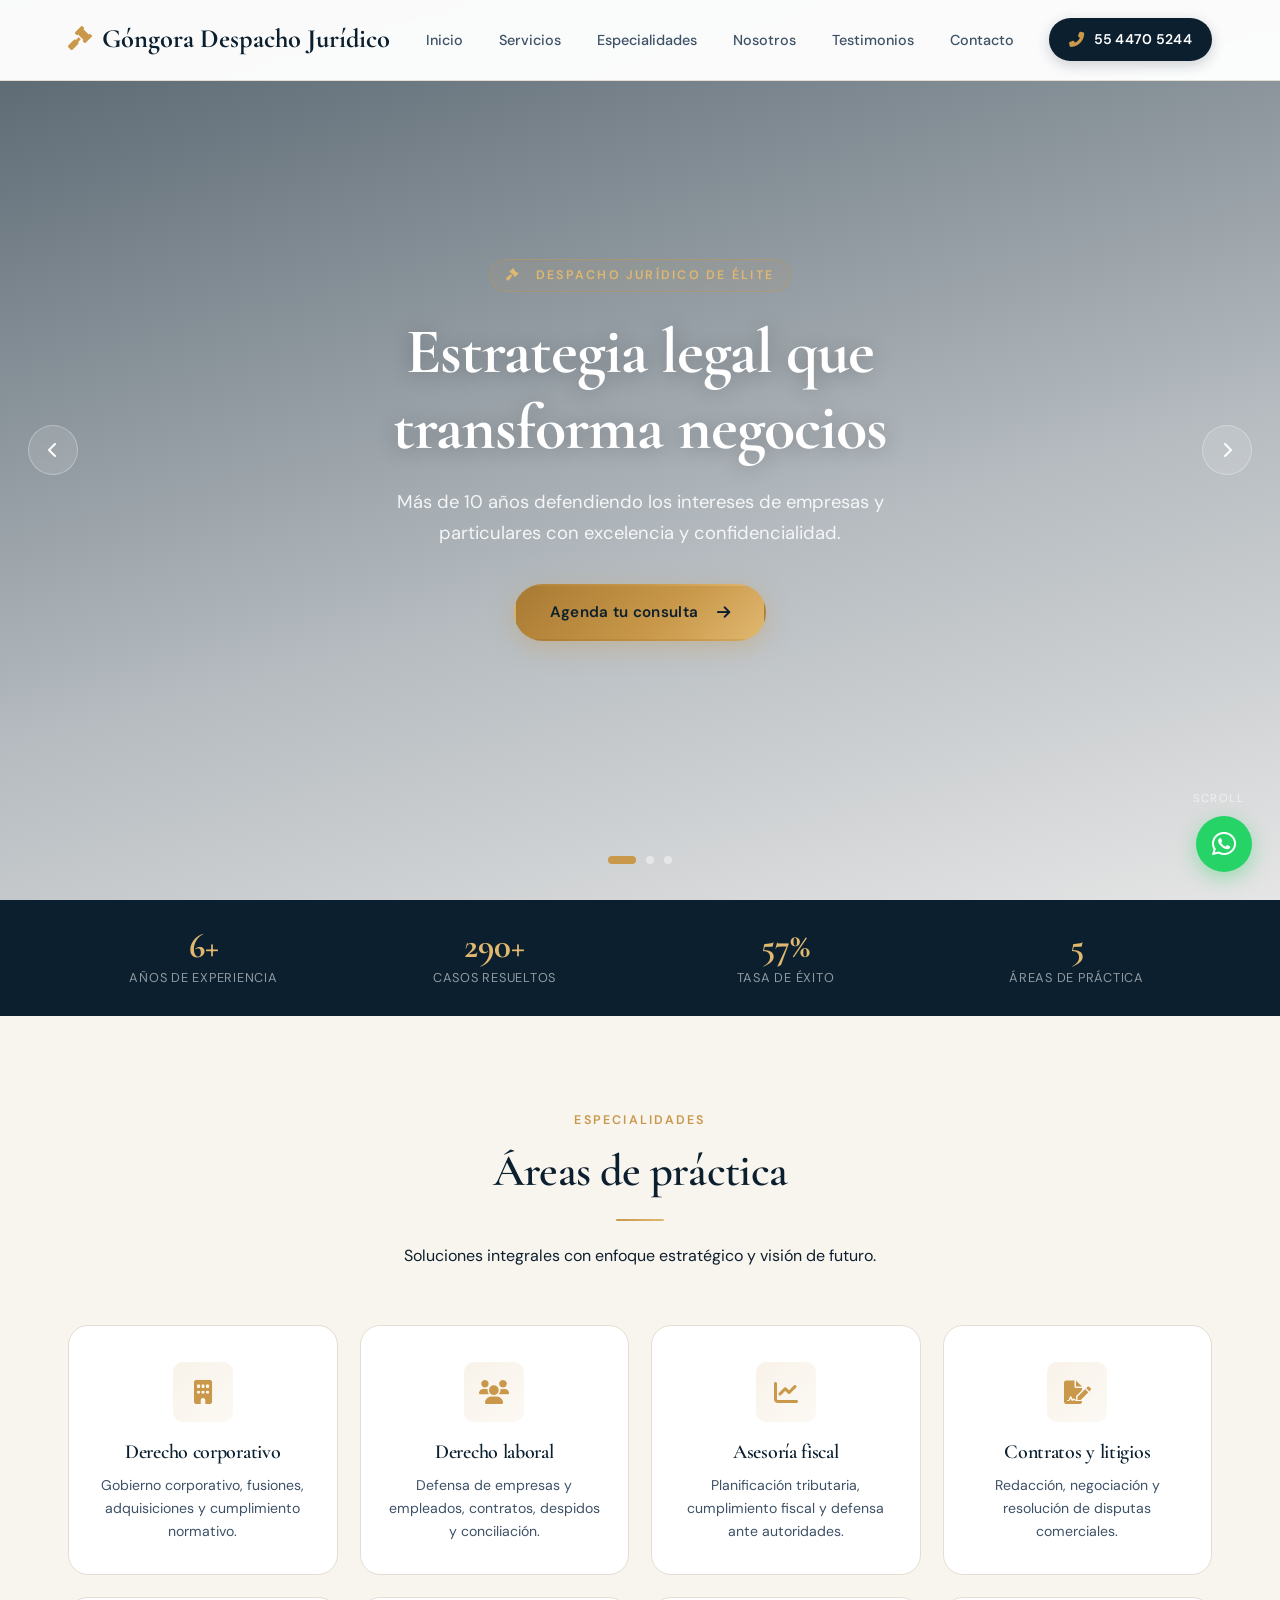
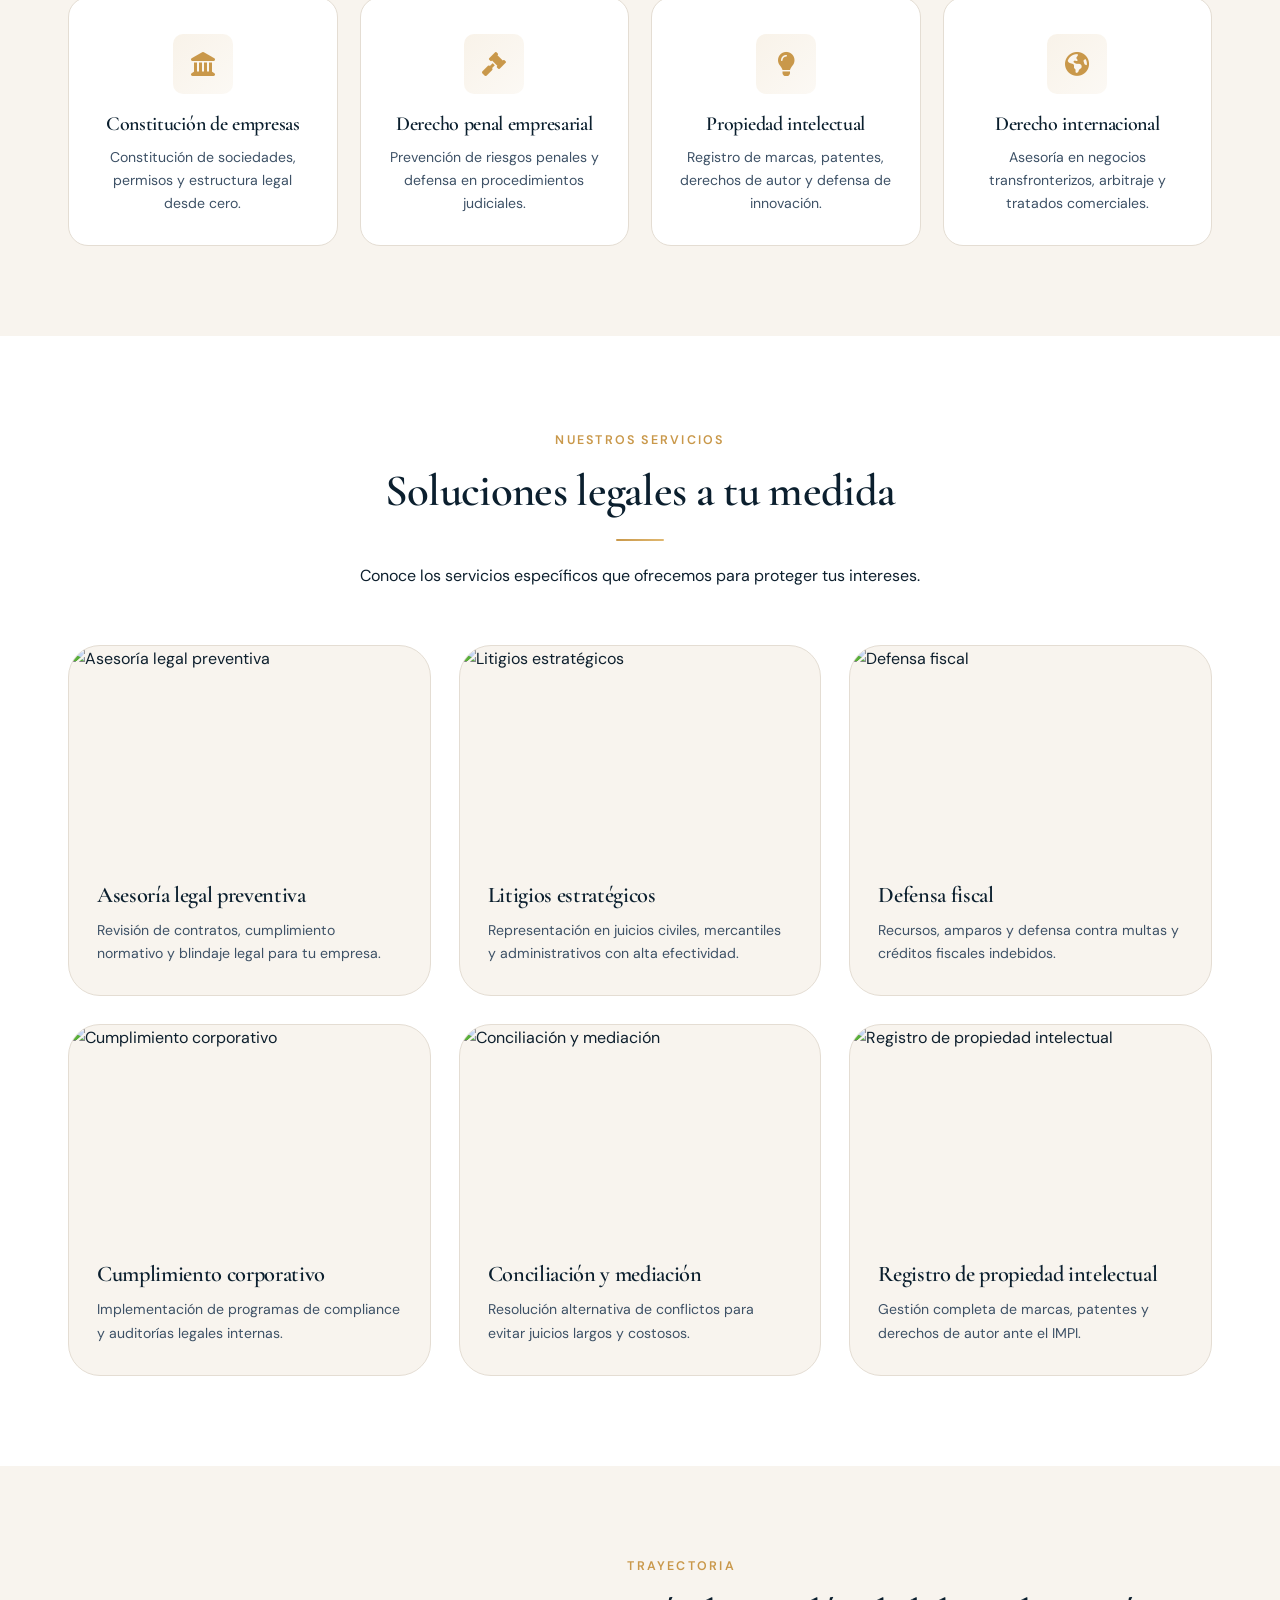
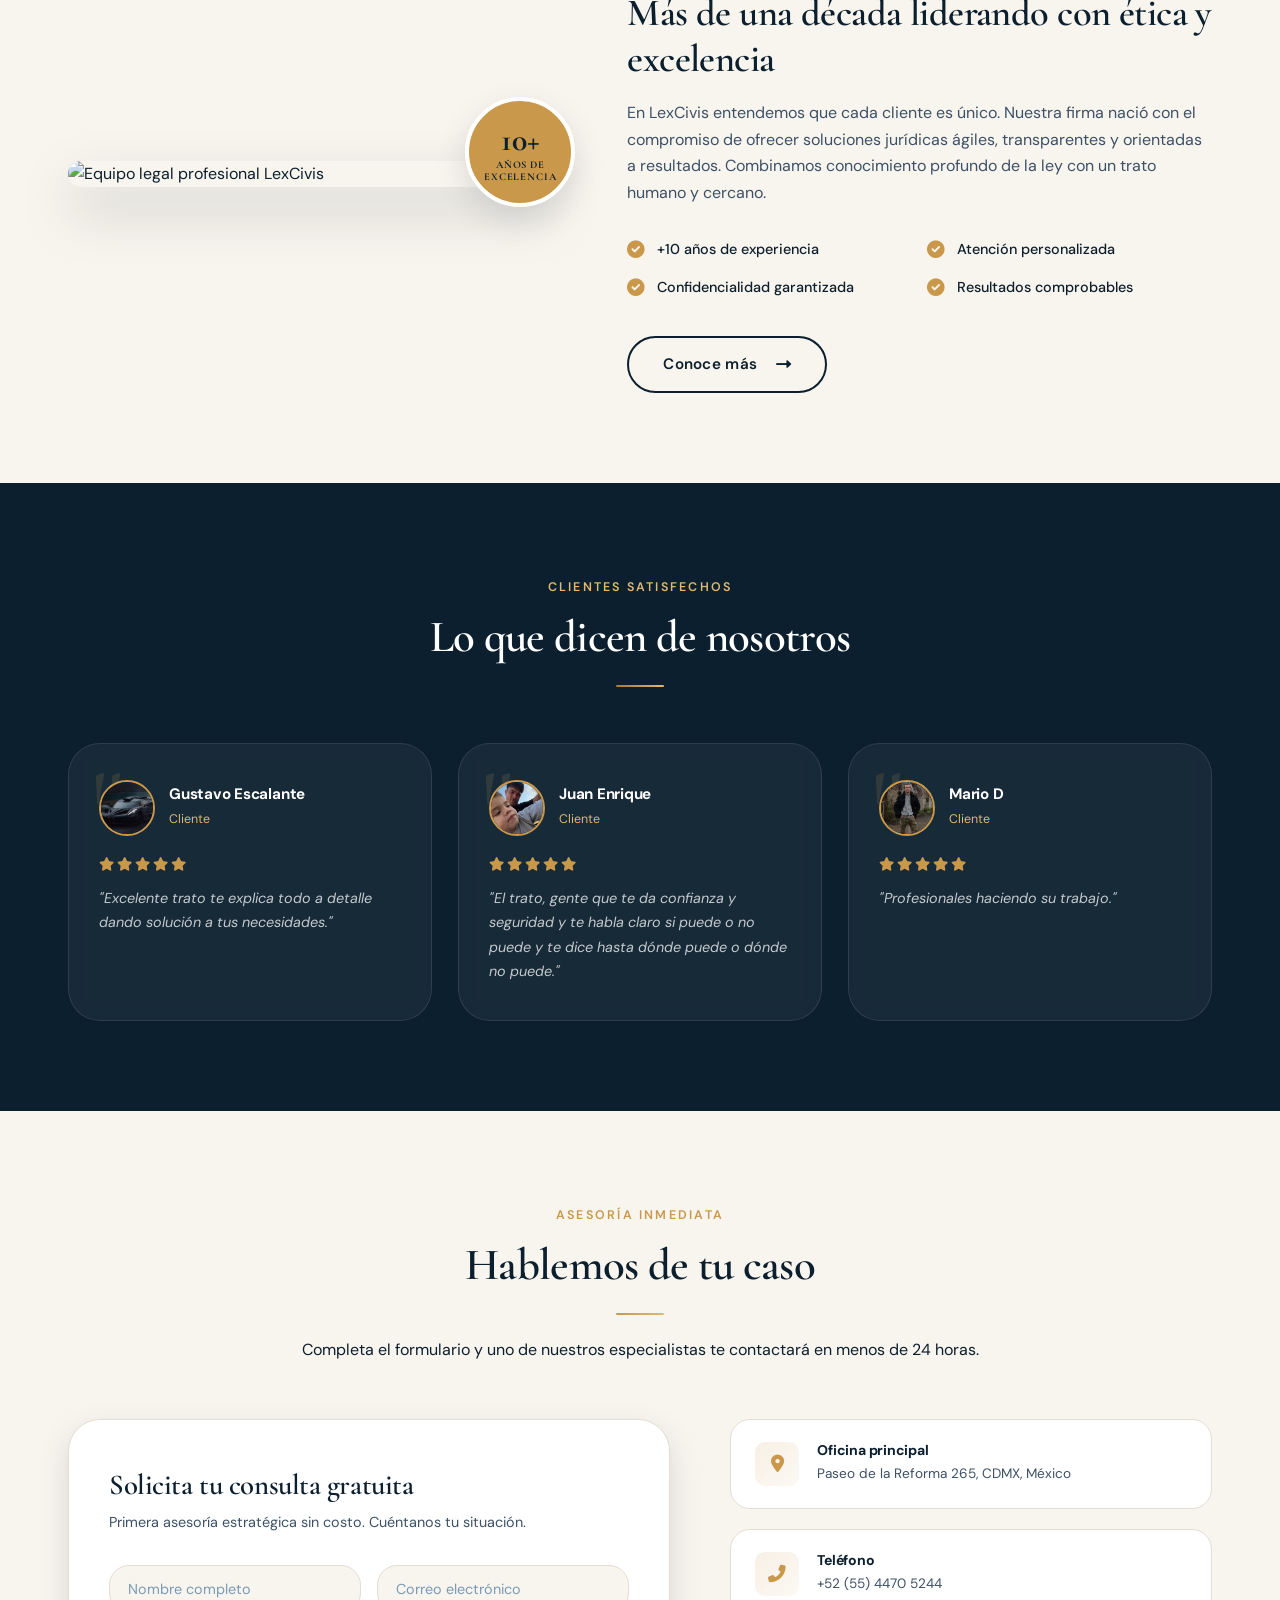
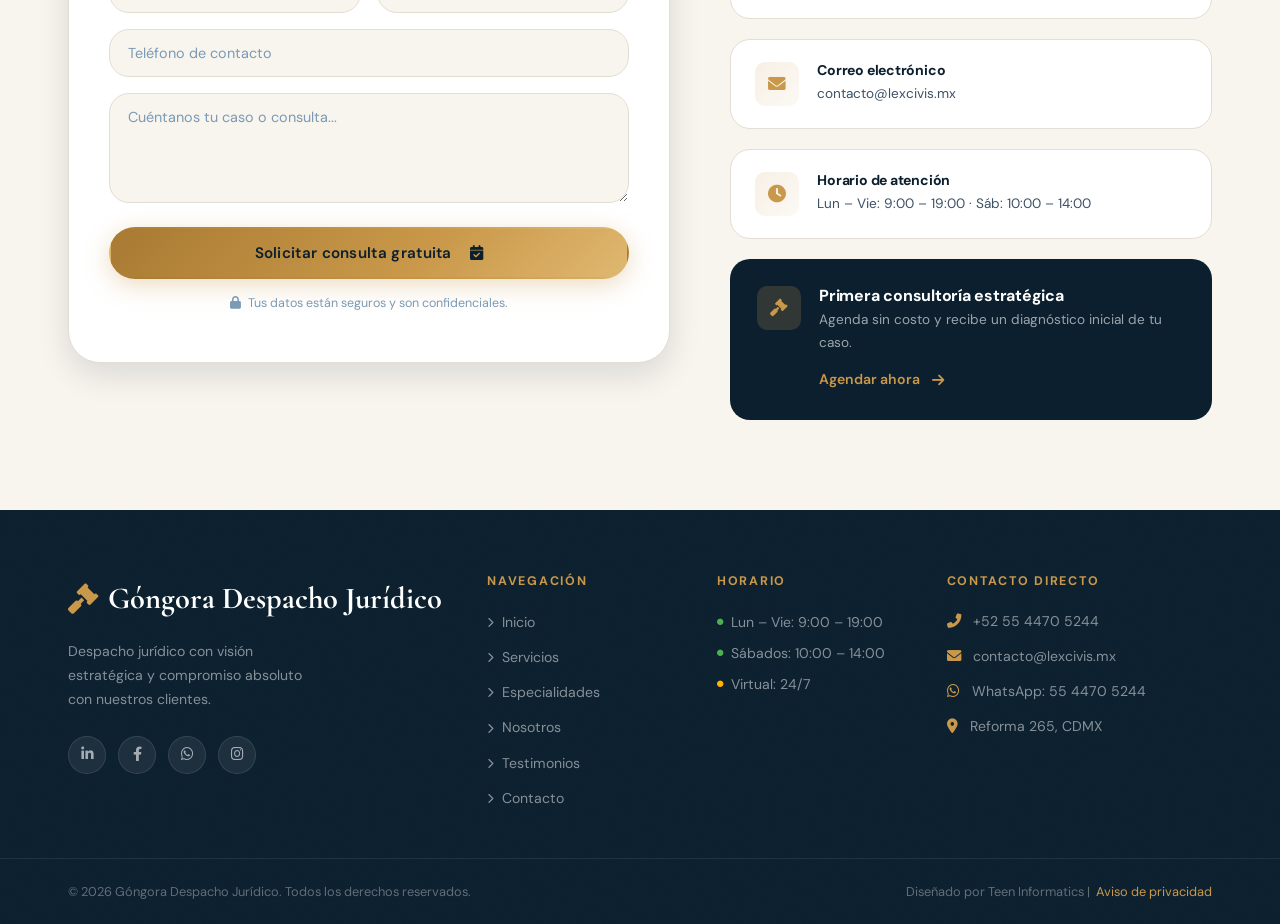
==== commit 45e340e4: "Update index.html" ====
--- a/index.html
+++ b/index.html
@@ -533,7 +533,7 @@
           <!-- Brand -->
           <div class="footer-brand">
             <div class="footer-logo-mark">
-              <i class="fas fa-gavel"></i> LexCivis
+              <i class="fas fa-gavel"></i> Góngora Despacho Jurídico
             </div>
             <p>Despacho jurídico con visión estratégica y compromiso absoluto con nuestros clientes.</p>
             <div class="social-icons">
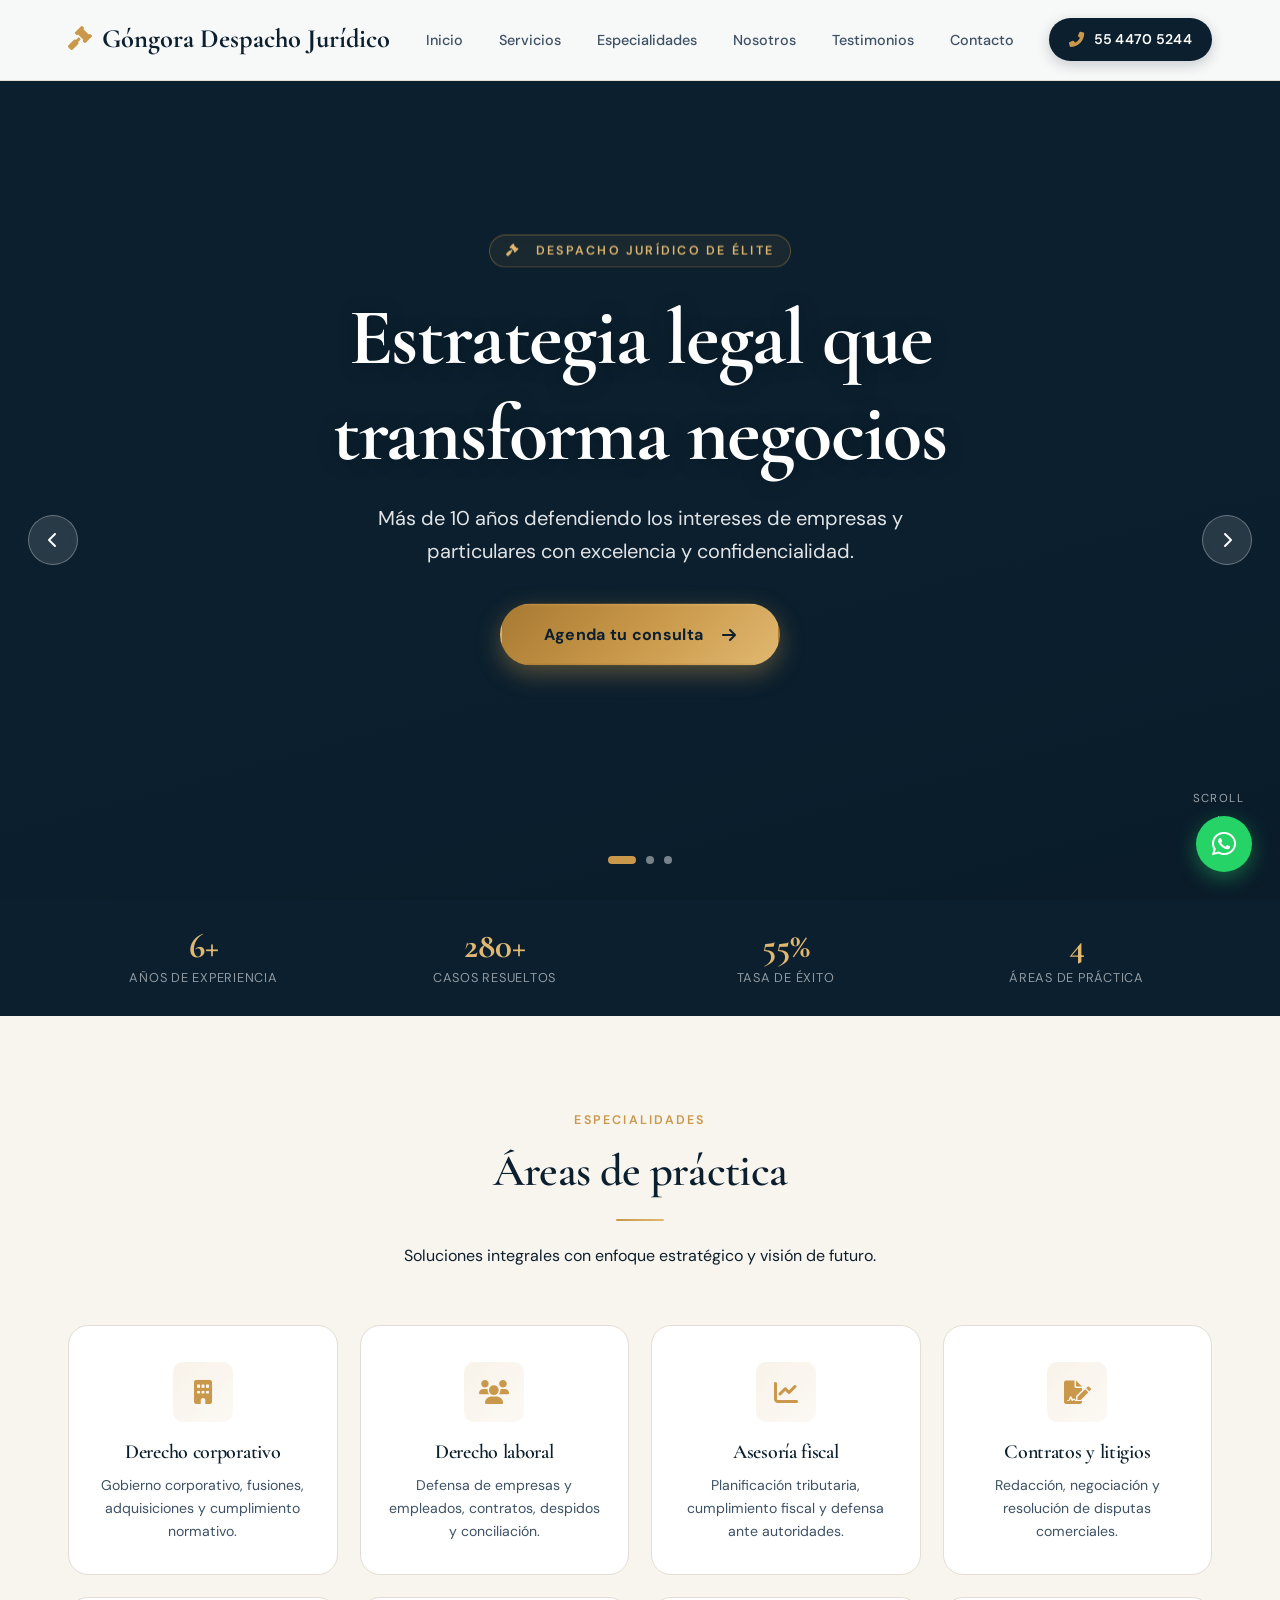
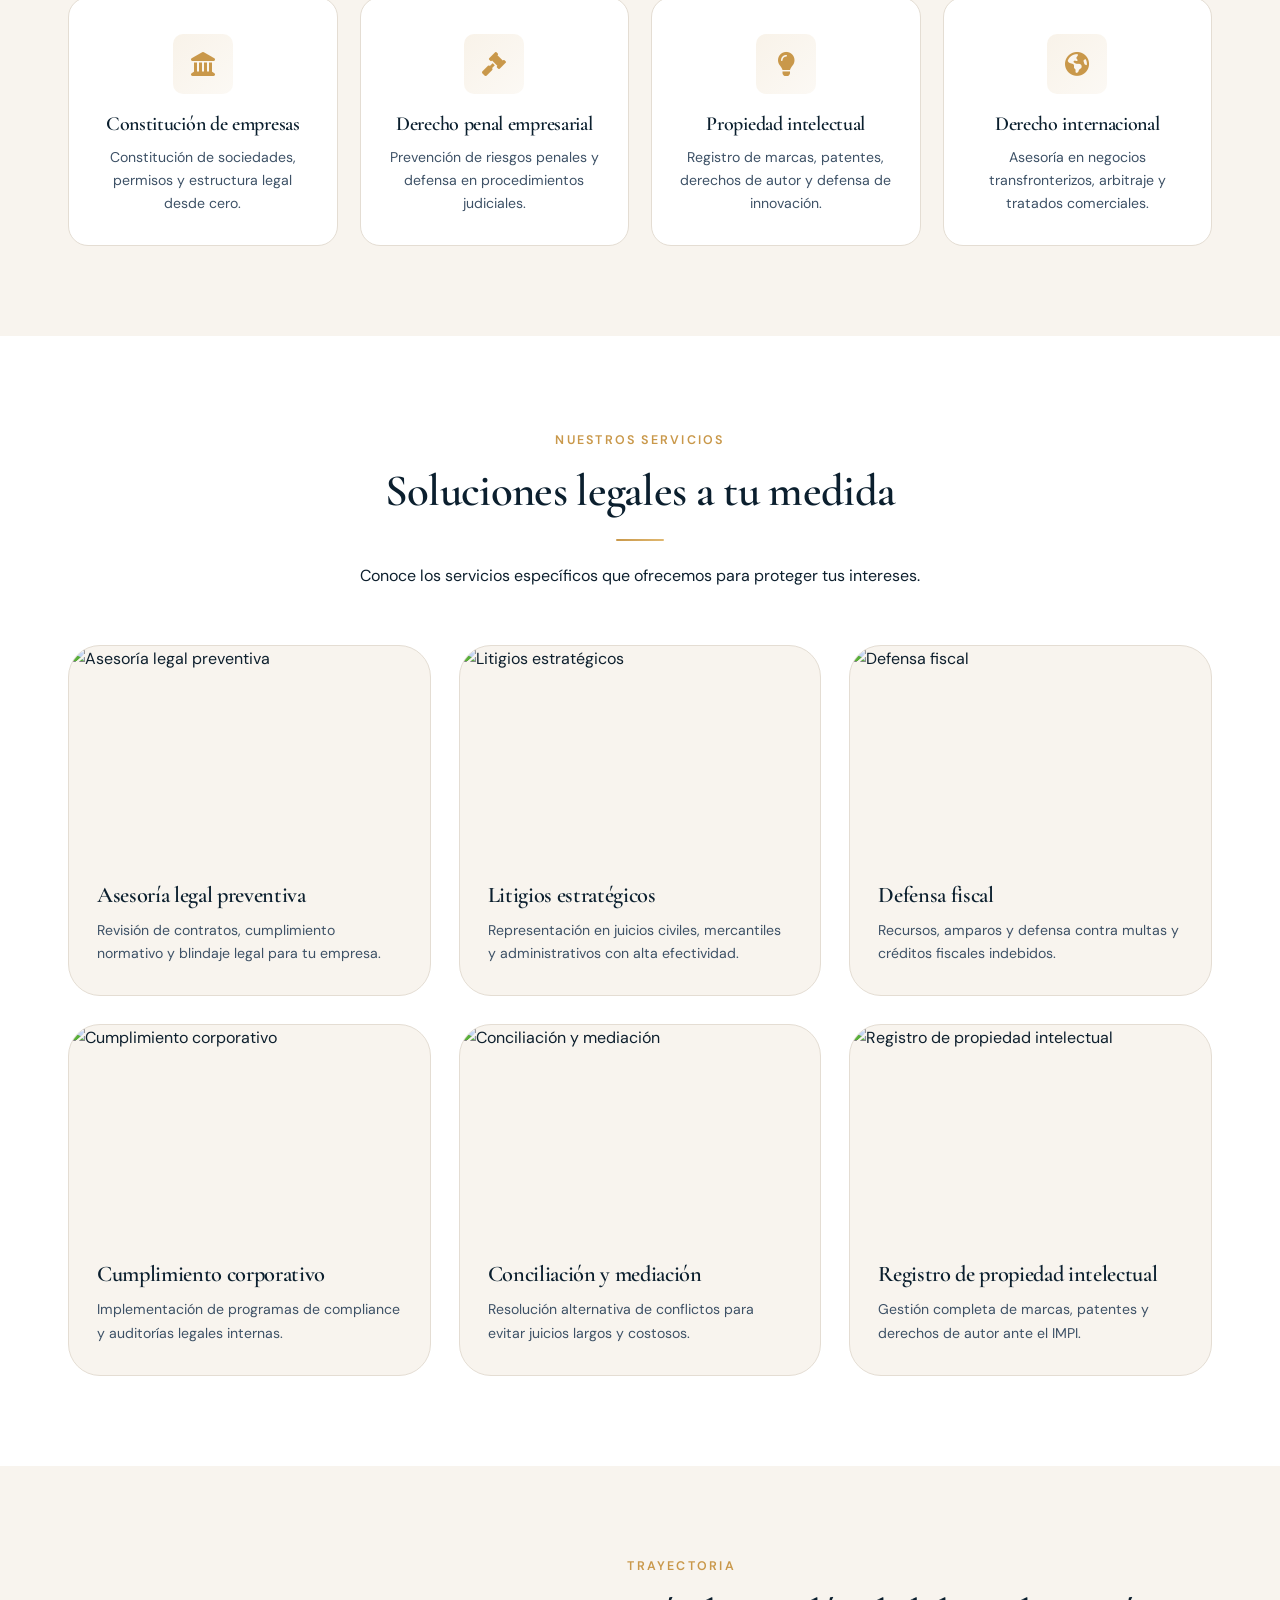
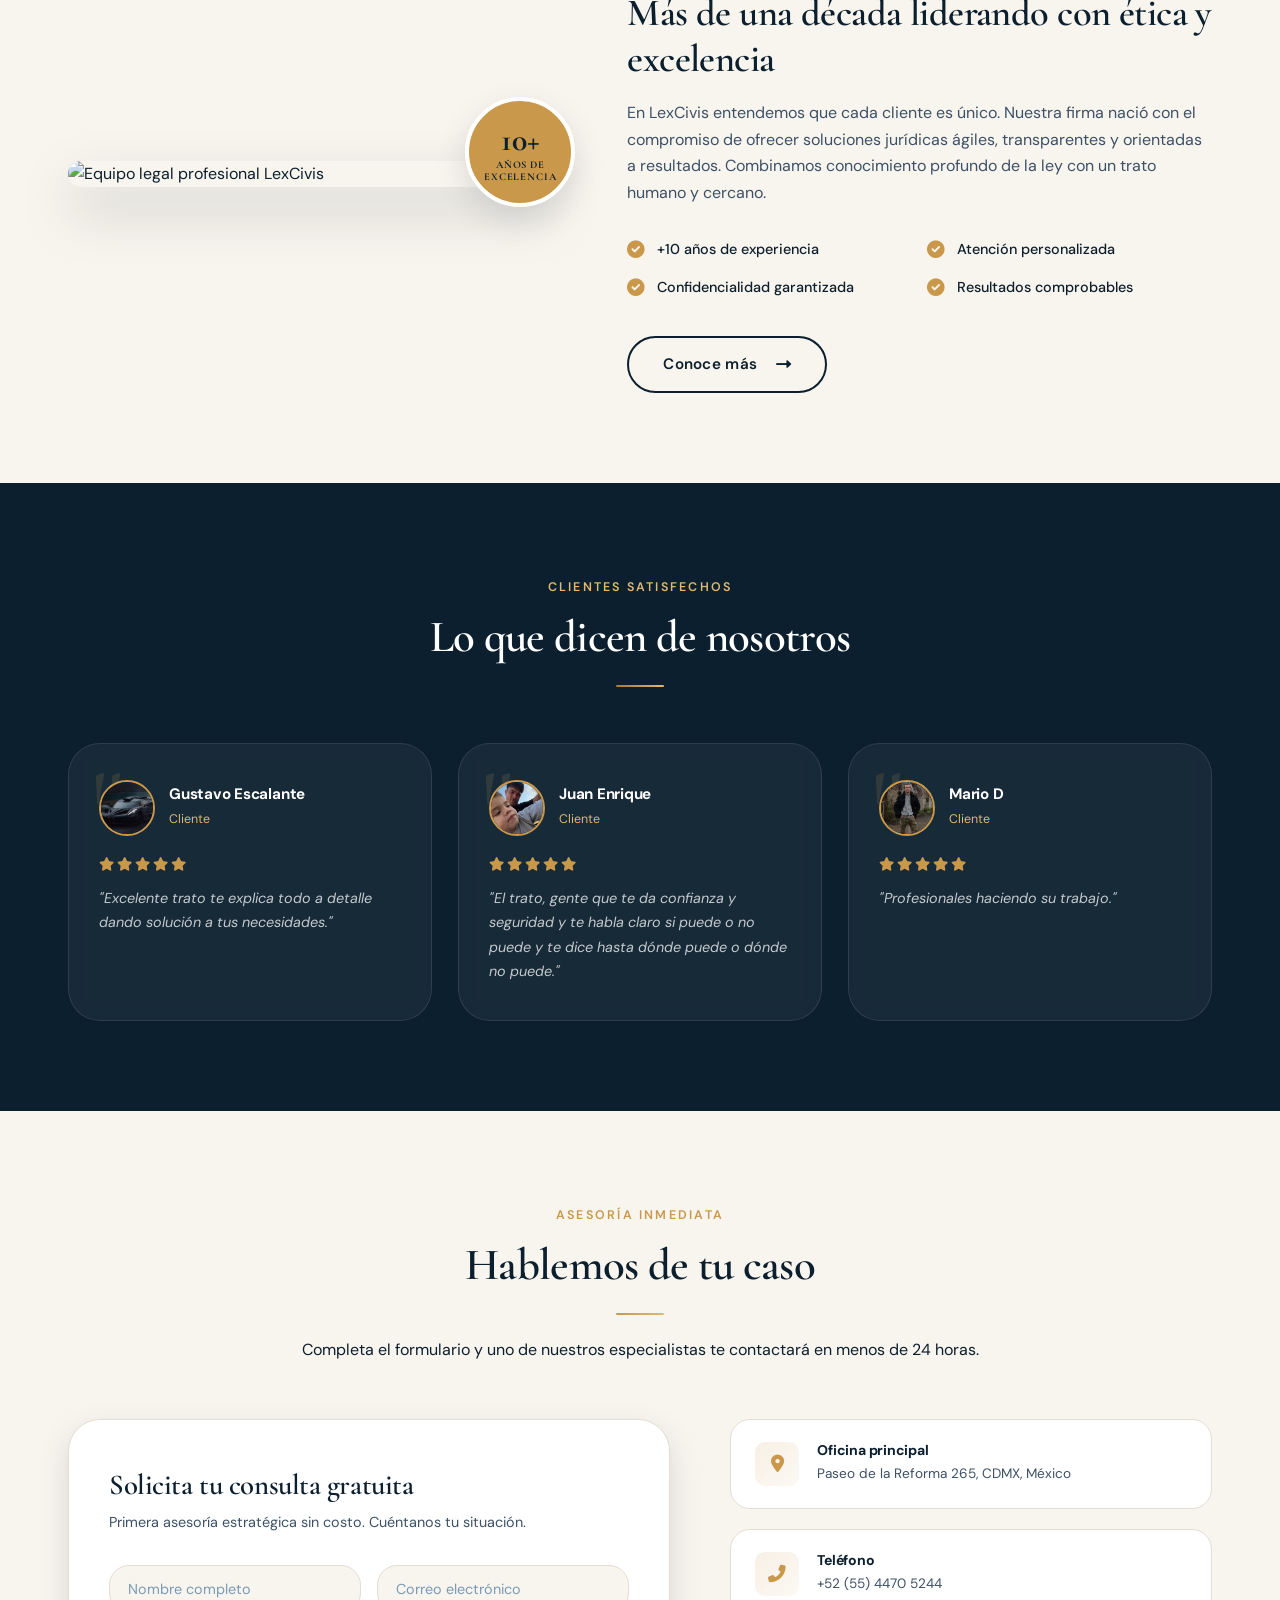
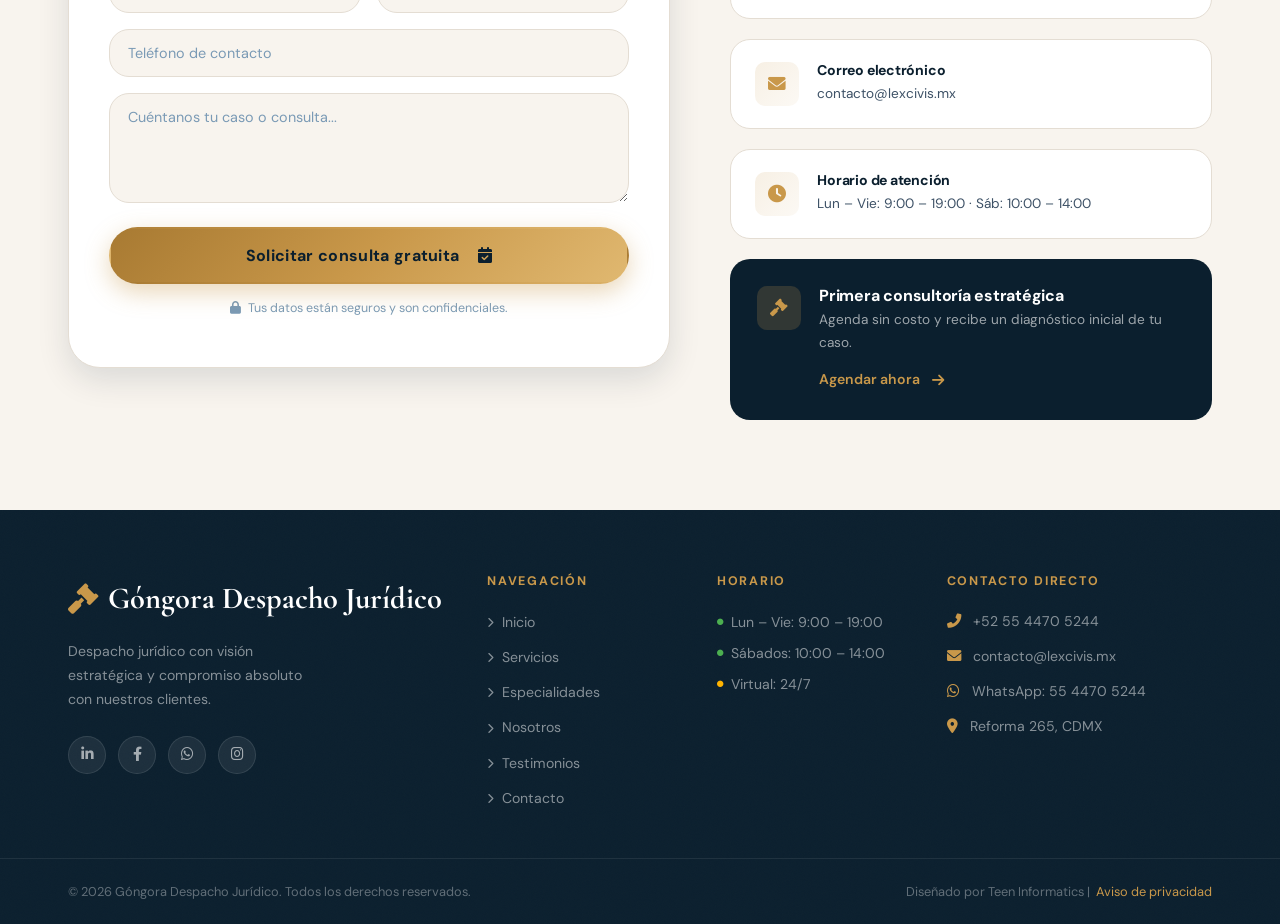
==== commit 682d87cc: "Actualizacion de aviso de privacidad" ====
--- a/index.html
+++ b/index.html
@@ -593,7 +593,7 @@
     <div class="footer-bottom">
       <div class="container">
         <p>&copy; 2026 Góngora Despacho Jurídico. Todos los derechos reservados.</p>
-        <p>Diseñado por Teen Informatics&nbsp;|&nbsp; <a href="#contacto">Aviso de privacidad</a></p>
+        <p>Diseñado por Teen Informatics&nbsp;|&nbsp; <a href="privacidad.html">Aviso de privacidad</a></p>
       </div>
     </div>
   </footer>
--- a/styles.css
+++ b/styles.css
@@ -1,7 +1,5 @@
 /* ============================================================
-   LEXCIVIS — ESTILOS OPTIMIZADOS
-   Paleta: Navy profundo · Oro cálido · Blanco hueso
-   Tipografía: Cormorant Garamond (display) + DM Sans (body)
+   LEXCIVIS — ESTILOS OPTIMIZADOS (título grande + botón mejorado)
    ============================================================ */
 
 /* ---------- VARIABLES ---------- */
@@ -55,7 +53,7 @@
 }
 .section { padding: 90px 0; }
 
-/* ---------- LOADER ---------- */
+/* ---------- LOADER (centrado) ---------- */
 #page-loader {
   position: fixed;
   inset: 0;
@@ -79,6 +77,7 @@
   font-weight: 700;
   color: var(--white);
   letter-spacing: .05em;
+  text-align: center;
   opacity: 0;
   animation: loaderFade .5s .1s forwards;
 }
@@ -128,7 +127,7 @@
   border-radius: 2px;
 }
 
-/* ---------- BUTTONS ---------- */
+/* ---------- BUTTONS (mejorado para hero) ---------- */
 .btn {
   display: inline-flex;
   align-items: center;
@@ -144,13 +143,31 @@
   letter-spacing: .02em;
 }
 .btn-primary {
-  background: linear-gradient(135deg, var(--gold-dark) 0%, var(--gold) 60%, var(--gold-light) 100%);
-  color: var(--navy);
-  box-shadow: 0 6px 24px rgba(201,152,74,.35);
+  background: linear-gradient(135deg, var(--gold-dark) 0%, var(--gold) 50%, var(--gold-light) 100%);
+  color: var(--navy);
+  box-shadow: 0 8px 24px rgba(201,152,74,.4);
+  position: relative;
+  overflow: hidden;
+  padding: 16px 42px; /* más grande */
+  font-size: 1rem;
+  font-weight: 700;
+}
+.btn-primary::before {
+  content: '';
+  position: absolute;
+  top: 0;
+  left: -100%;
+  width: 100%;
+  height: 100%;
+  background: linear-gradient(90deg, transparent, rgba(255,255,255,.3), transparent);
+  transition: left 0.5s ease;
 }
 .btn-primary:hover {
-  transform: translateY(-3px);
-  box-shadow: 0 14px 32px rgba(201,152,74,.45);
+  transform: translateY(-4px);
+  box-shadow: 0 16px 32px rgba(201,152,74,.5);
+}
+.btn-primary:hover::before {
+  left: 100%;
 }
 .btn-outline {
   background: transparent;
@@ -294,39 +311,48 @@
 .hamburger.open span:nth-child(2) { opacity:0; transform: scaleX(0); }
 .hamburger.open span:nth-child(3) { transform: translateY(-7px) rotate(-45deg); }
 
-/* ---------- HERO CAROUSEL ---------- */
+/* ---------- HERO CAROUSEL (SIN FLASH) ---------- */
 .hero-carousel {
   position: relative;
   height: 100vh;
   min-height: 680px;
   overflow: hidden;
+  background-color: var(--navy);
 }
 .carousel-container {
   position: relative;
   width: 100%;
   height: 100%;
-}
-.carousel-slides { position:relative; width:100%; height:100%; }
+  background-color: var(--navy);
+}
+.carousel-slides { 
+  position: relative; 
+  width: 100%; 
+  height: 100%;
+  background-color: var(--navy);
+}
 .carousel-slide {
   position: absolute;
   inset: 0;
   opacity: 0;
   visibility: hidden;
-  transition: opacity 1.4s ease;
-}
-.carousel-slide.active { opacity:1; visibility:visible; z-index:2; }
+  transition: opacity 0.6s ease-in-out;
+  background-color: var(--navy);
+  will-change: opacity;
+}
+.carousel-slide.active {
+  opacity: 1;
+  visibility: visible;
+  z-index: 2;
+}
 .slide-bg {
   position: absolute;
   inset: 0;
   background-size: cover;
   background-position: center;
-  transform: scale(1.04);
-  transition: transform 8s ease;
-  filter: brightness(.42);
-}
-.carousel-slide.active .slide-bg { transform: scale(1); }
-
-/* Gradient overlay */
+  background-color: var(--navy);
+  transition: none;
+}
 .carousel-overlay {
   position: absolute;
   inset: 0;
@@ -364,14 +390,14 @@
   background: rgba(201,152,74,.08);
 }
 .carousel-content h1 {
-  font-size: clamp(2.4rem, 5.5vw, 4rem);
+  font-size: clamp(3rem, 7vw, 5rem); /* título más grande */
   font-weight: 700;
   margin-bottom: 20px;
   color: var(--white);
   text-shadow: 0 2px 20px rgba(0,0,0,.25);
 }
 .carousel-content p {
-  font-size: clamp(.95rem, 1.8vw, 1.15rem);
+  font-size: clamp(1rem, 2vw, 1.25rem);
   margin-bottom: 36px;
   opacity: .88;
   max-width: 580px;
@@ -379,10 +405,10 @@
   margin-right: auto;
 }
 
-/* Carousel nav */
+/* Carousel nav (botones más abajo) */
 .carousel-btn {
   position: absolute;
-  top: 50%;
+  top: 60%;
   transform: translateY(-50%);
   z-index: 10;
   width: 50px;
@@ -397,6 +423,7 @@
   align-items: center;
   justify-content: center;
   transition: var(--transition);
+  cursor: pointer;
 }
 .carousel-btn:hover {
   background: var(--gold);
@@ -406,6 +433,7 @@
 }
 .prev { left: 28px; }
 .next { right: 28px; }
+
 .carousel-dots {
   position: absolute;
   bottom: 36px;
@@ -1042,7 +1070,7 @@
 .delay-4 { transition-delay: .4s; }
 .delay-5 { transition-delay: .5s; }
 
-/* ---------- RESPONSIVE ---------- */
+/* ---------- RESPONSIVE (con botones ocultos en móvil) ---------- */
 @media (max-width: 1100px) {
   .servicios-grid { grid-template-columns: repeat(2, 1fr); }
   .footer-grid { grid-template-columns: repeat(2, 1fr); }
@@ -1060,26 +1088,78 @@
 }
 @media (max-width: 768px) {
   .section { padding: 64px 0; }
-  .carousel-content h1 { font-size: 2rem; }
-  .carousel-btn { width:40px; height:40px; font-size:.85rem; }
+
+  /* Hero: contenido centrado vertical y horizontalmente */
+  .carousel-content {
+    top: 50%;
+    transform: translateY(-50%);
+  }
+  .carousel-content h1 { font-size: 2.4rem; } /* más grande también en móvil */
+
+  /* Ocultar botones de flecha en móvil */
+  .carousel-btn {
+    display: none !important;
+  }
+
   .servicios-detallados-grid { grid-template-columns: 1fr; }
   .testimonios-grid { grid-template-columns: 1fr; }
   .form-row { grid-template-columns: 1fr; }
   .footer-grid { grid-template-columns: 1fr; }
   .contact-form-card { padding: 32px 24px; }
   .benefits-list { grid-template-columns: 1fr; }
-  .phone-link span { display: none; }
-  .phone-link { padding: 10px; border-radius: 50%; width: 42px; height:42px; justify-content:center; }
+
+  /* Botón de llamada del header: ocultar en móvil (evita duplicado) */
+  .nav-phone { display: none; }
+
+  /* Botón de llamada dentro del menú móvil: rectangular */
+  .nav-menu-mobile .phone-link {
+    border-radius: 12px;
+    width: auto;
+    justify-content: center;
+    padding: 12px 20px;
+    margin-top: 24px;
+  }
+
   .scroll-hint { display:none; }
   .about-badge { width:90px; height:90px; }
   .about-badge strong { font-size: 1.6rem; }
+
+  /* FOOTER: centrar todo el contenido en móvil */
+  .footer-grid {
+    text-align: center;
+  }
+  .footer-brand p {
+    margin-left: auto;
+    margin-right: auto;
+    text-align: center;
+  }
+  .footer-brand .social-icons {
+    justify-content: center;
+  }
+  .footer-col ul li a {
+    justify-content: center;
+  }
+  .footer-contact-item {
+    justify-content: center;
+  }
+  .footer-hours p {
+    justify-content: center;
+  }
+  .footer-bottom .container {
+    flex-direction: column;
+    justify-content: center;
+    text-align: center;
+  }
+  .footer-bottom p {
+    text-align: center;
+  }
 }
 @media (max-width: 480px) {
   .container { padding: 0 18px; }
   .servicios-grid { grid-template-columns: 1fr; }
   .stats-grid { grid-template-columns: 1fr 1fr; }
   .stat-sep { display:none; }
-  .nav-phone { display:block; }
+  .nav-phone { display: none; }
 }
 
 /* Mobile full-screen nav */
@@ -1117,9 +1197,158 @@
   border-bottom: 1px solid var(--border);
 }
 .nav-menu-mobile .nav-link::after { display:none; }
-.nav-menu-mobile .phone-link {
-  margin-top: 24px;
-  width: 100%;
-  justify-content: center;
-}
-.nav-menu-mobile .phone-link span { display: inline; }+.nav-menu-mobile .phone-link span { display: inline; }
+
+
+
+
+
+/* ============================================
+   ESTILOS PARA PÁGINA DE AVISO DE PRIVACIDAD
+   ============================================ */
+.privacy-section {
+  background: var(--cream);
+  padding: 100px 0 120px;
+}
+.privacy-header {
+  text-align: center;
+  margin-bottom: 3rem;
+}
+.privacy-header h1 {
+  font-size: clamp(2.2rem, 5vw, 3.5rem);
+  color: var(--navy);
+  margin-top: 0.5rem;
+}
+.privacy-subtitle {
+  font-size: 1rem;
+  color: var(--text-mid);
+  max-width: 700px;
+  margin: 0 auto;
+}
+.privacy-grid {
+  display: grid;
+  grid-template-columns: 2fr 1fr;
+  gap: 3rem;
+  align-items: start;
+}
+.privacy-card {
+  background: var(--white);
+  border-radius: var(--radius-lg);
+  padding: 2.5rem;
+  box-shadow: var(--shadow-md);
+  border: 1px solid var(--border);
+}
+.privacy-card h2 {
+  font-size: 1.8rem;
+  margin: 2rem 0 1rem;
+  color: var(--navy-mid);
+  display: flex;
+  align-items: center;
+  gap: 0.8rem;
+  border-bottom: 2px solid rgba(201,152,74,0.3);
+  padding-bottom: 0.5rem;
+}
+.privacy-card h2 i {
+  color: var(--gold);
+  font-size: 1.5rem;
+}
+.privacy-card p {
+  margin-bottom: 1rem;
+  color: var(--text-mid);
+  line-height: 1.7;
+}
+.privacy-card ul, .privacy-card ol {
+  margin: 1rem 0 1.5rem 2rem;
+  color: var(--text-mid);
+}
+.privacy-card li {
+  margin-bottom: 0.5rem;
+}
+.legal-box {
+  background: rgba(201,152,74,0.08);
+  padding: 1.2rem 1.5rem;
+  border-radius: var(--radius-md);
+  margin: 1.5rem 0;
+  border-left: 4px solid var(--gold);
+  font-size: 0.95rem;
+}
+.legal-box a {
+  color: var(--gold-dark);
+  font-weight: 500;
+}
+.privacy-date {
+  margin-top: 2rem;
+  padding-top: 1rem;
+  border-top: 1px dashed var(--border);
+  font-size: 0.85rem;
+  text-align: right;
+}
+/* Sidebar */
+.privacy-sidebar {
+  display: flex;
+  flex-direction: column;
+  gap: 2rem;
+}
+.sidebar-card {
+  background: var(--white);
+  border-radius: var(--radius-md);
+  padding: 1.8rem;
+  text-align: center;
+  border: 1px solid var(--border);
+  transition: var(--transition);
+}
+.sidebar-card:hover {
+  transform: translateY(-5px);
+  box-shadow: var(--shadow-md);
+  border-color: var(--gold-light);
+}
+.sidebar-card i {
+  font-size: 2.2rem;
+  color: var(--gold);
+  margin-bottom: 1rem;
+}
+.sidebar-card h3 {
+  font-family: 'DM Sans', sans-serif;
+  font-size: 1.2rem;
+  font-weight: 700;
+  margin-bottom: 0.8rem;
+  color: var(--navy);
+}
+.sidebar-card p {
+  font-size: 0.85rem;
+  color: var(--text-mid);
+  line-height: 1.5;
+  margin-bottom: 1rem;
+}
+.sidebar-card .btn-gold-sm {
+  margin-top: 0.5rem;
+}
+/* Responsive */
+@media (max-width: 992px) {
+  .privacy-grid {
+    grid-template-columns: 1fr;
+    gap: 2rem;
+  }
+  .privacy-sidebar {
+    flex-direction: row;
+    flex-wrap: wrap;
+  }
+  .sidebar-card {
+    flex: 1;
+    min-width: 200px;
+  }
+}
+@media (max-width: 768px) {
+  .privacy-section {
+    padding: 80px 0;
+  }
+  .privacy-card {
+    padding: 1.5rem;
+  }
+  .privacy-card h2 {
+    font-size: 1.5rem;
+  }
+  .sidebar-card {
+    min-width: 100%;
+  }
+}
